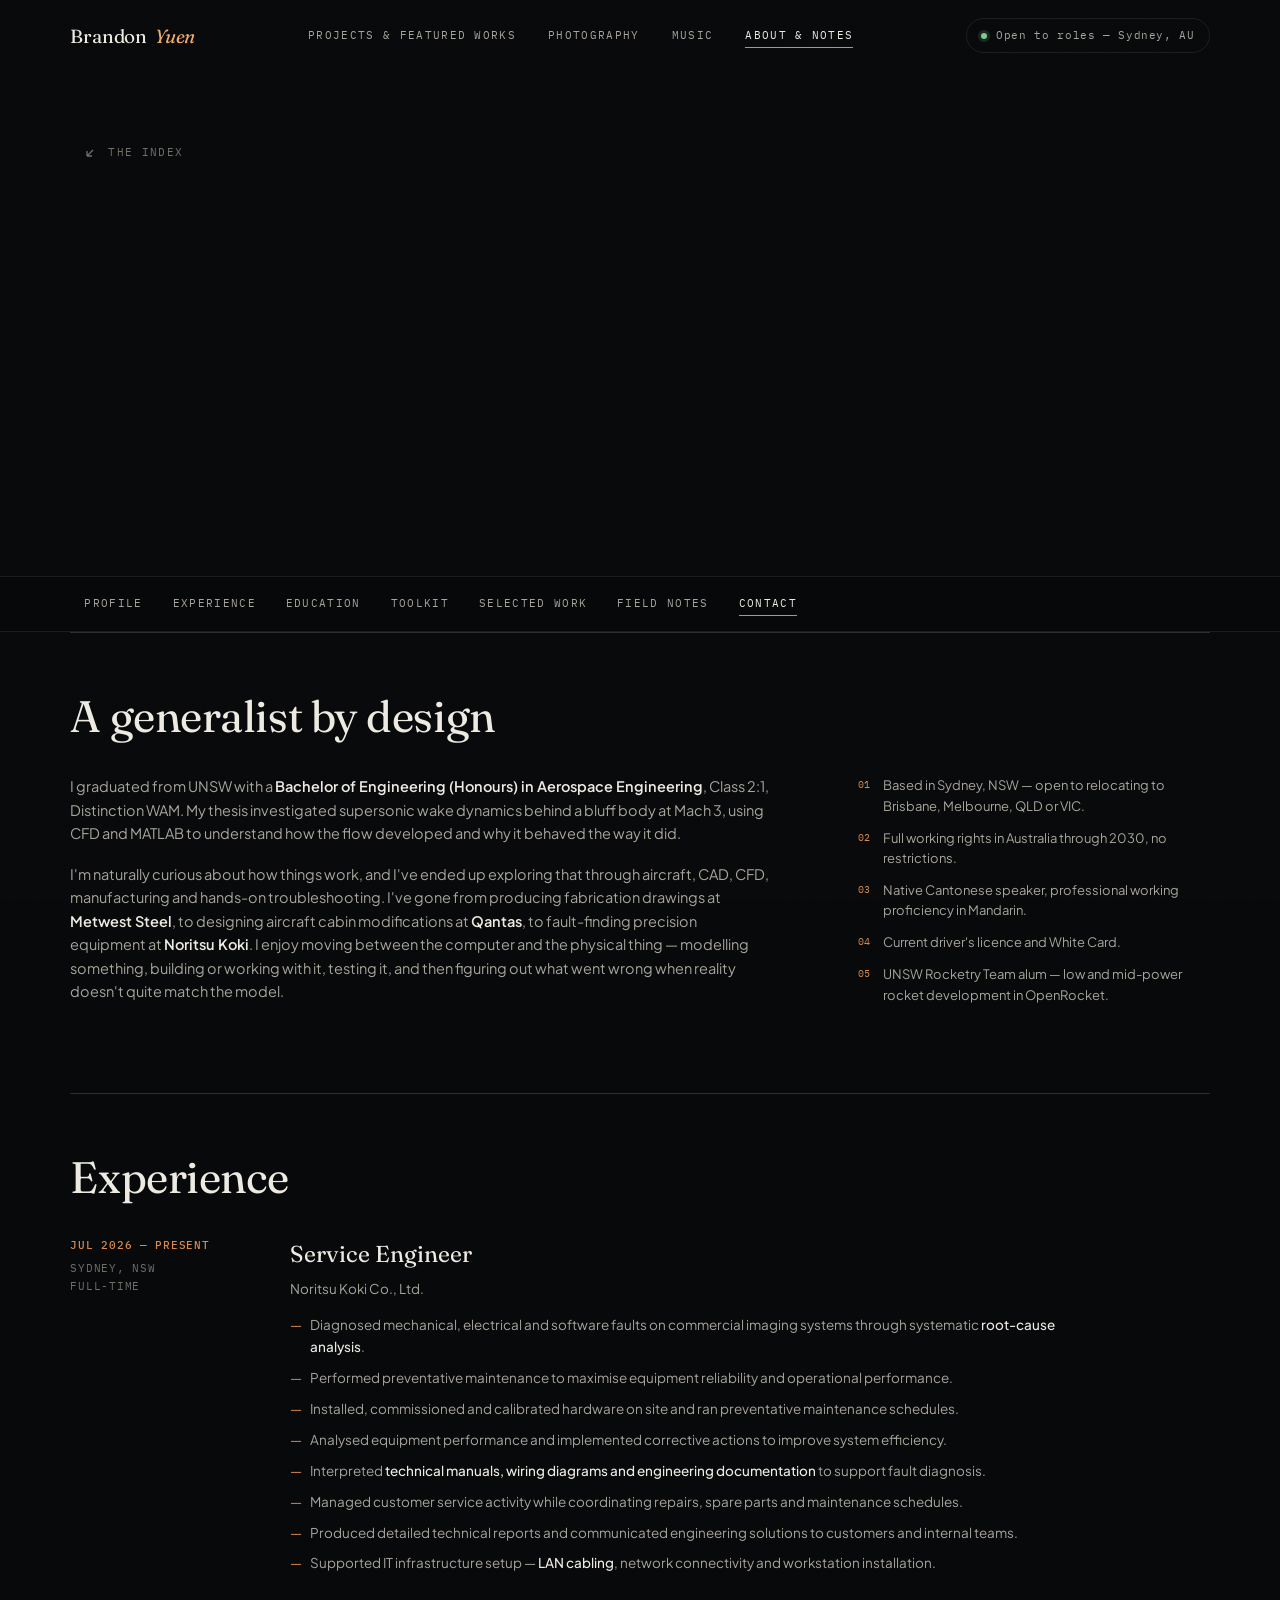
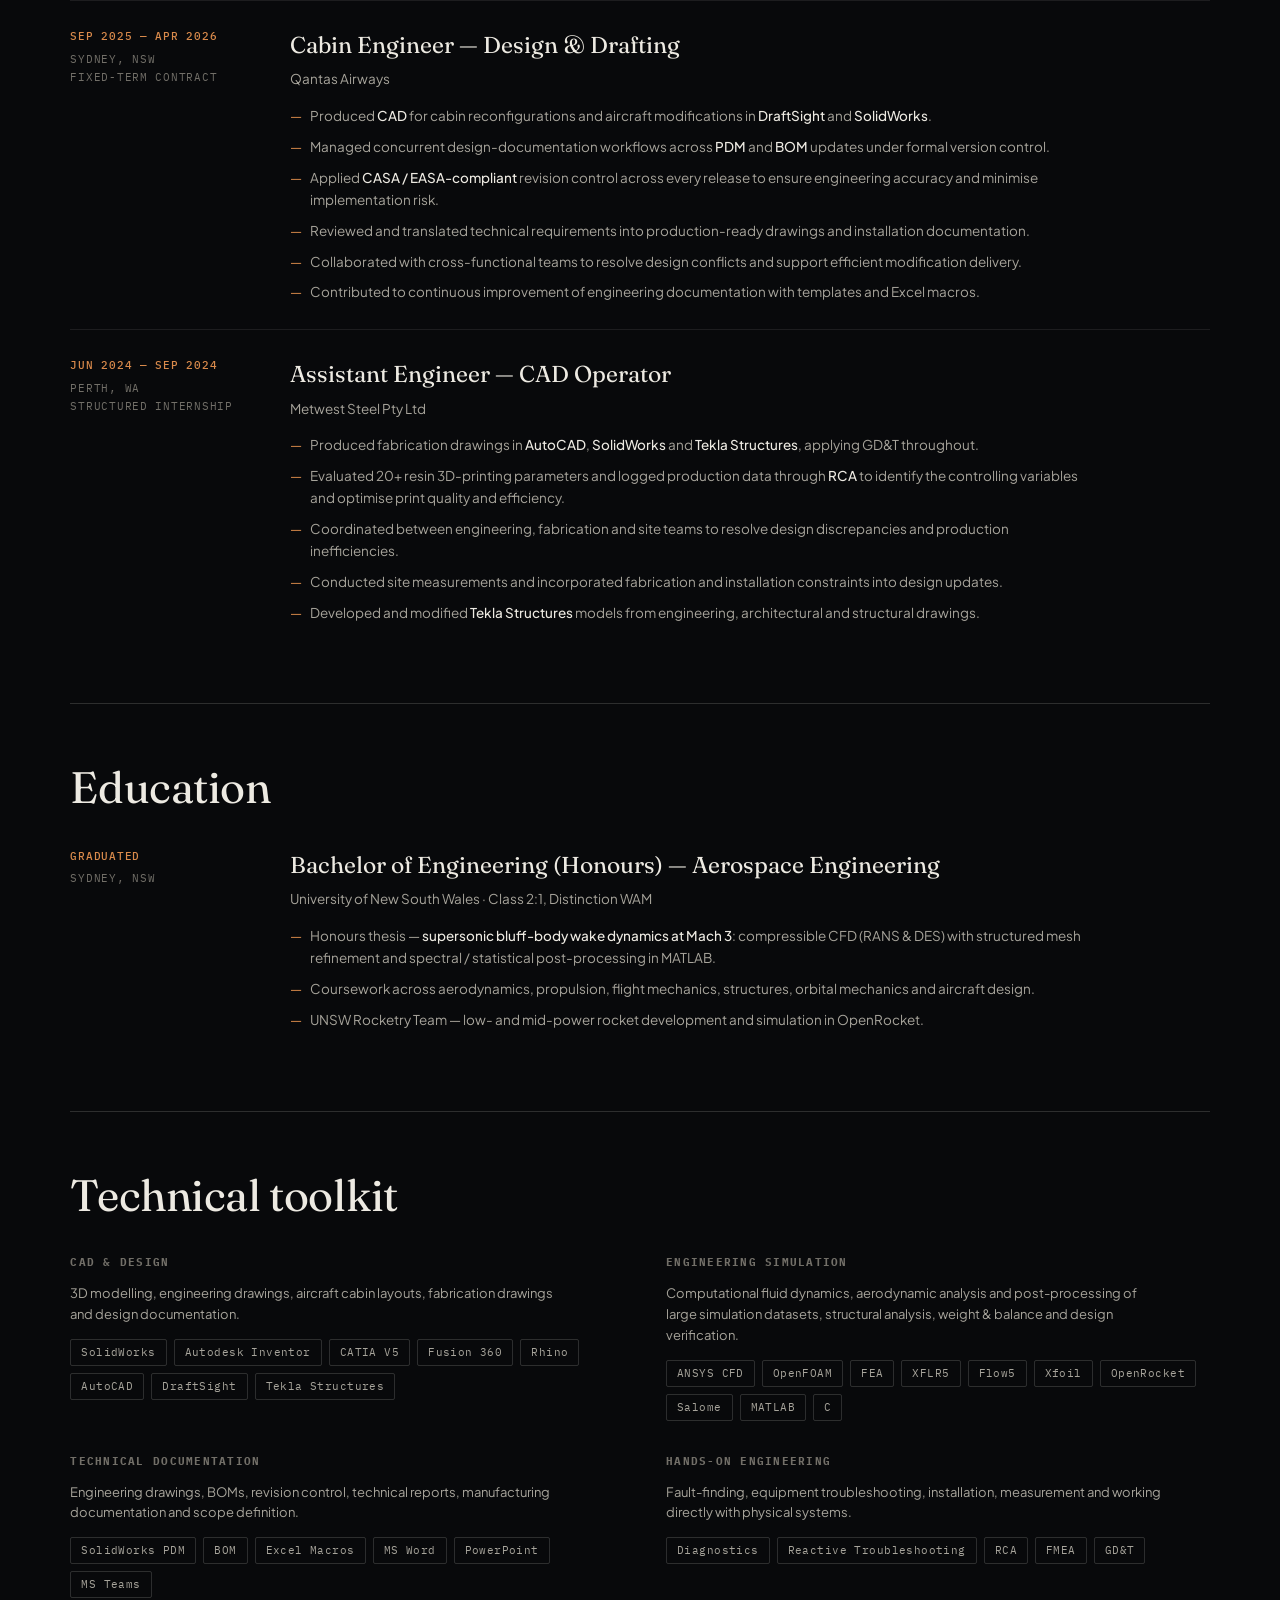
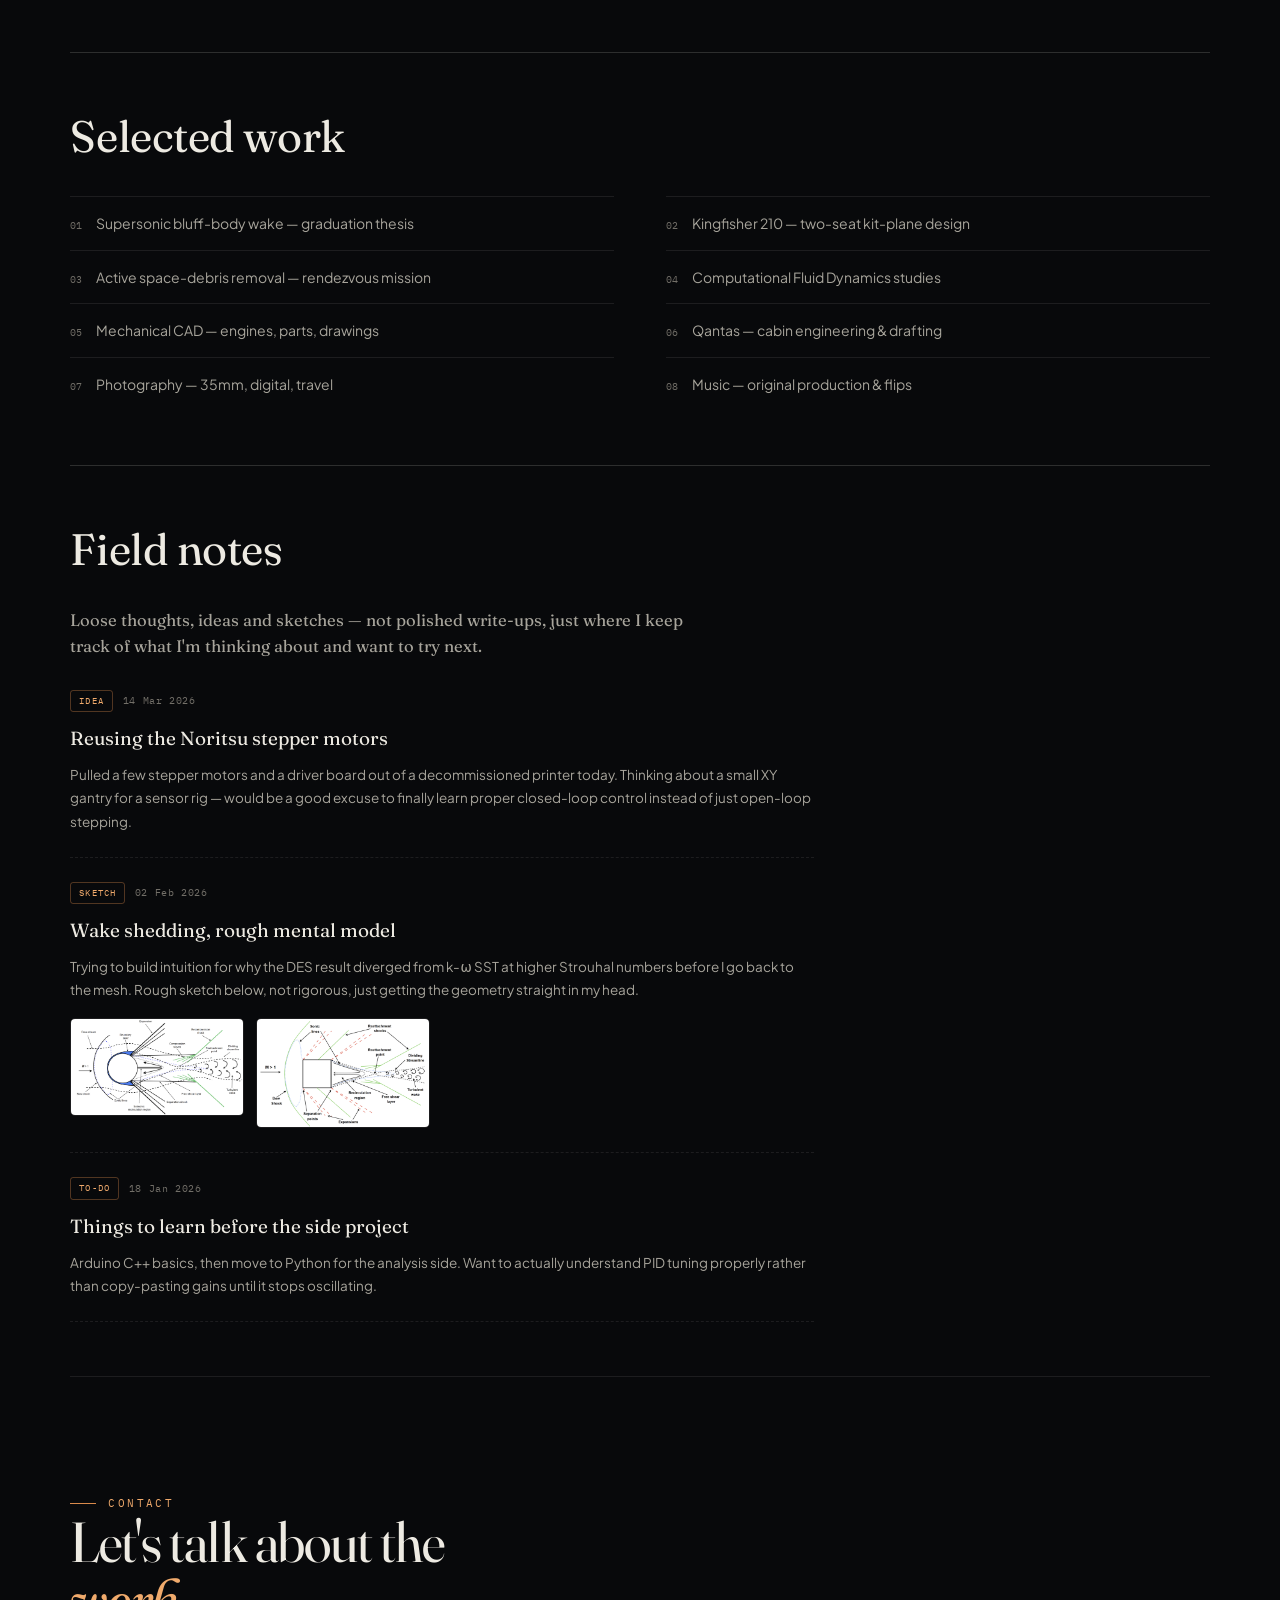
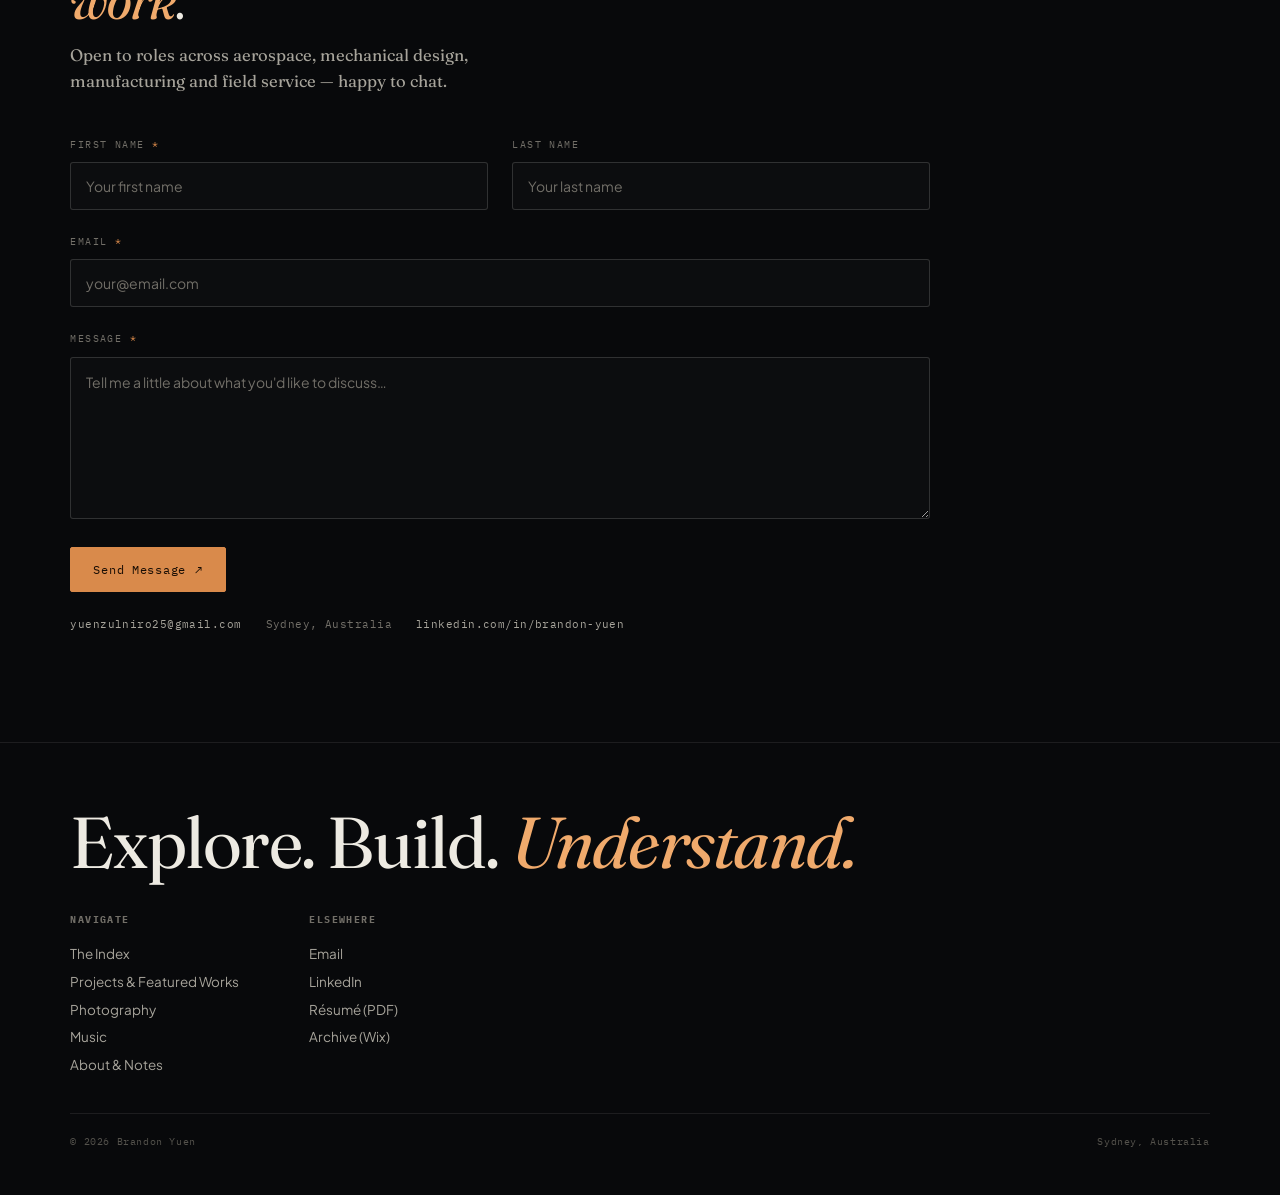
==== about.html @ ba44544e "Update portfolio and reorganise media" ====
<!DOCTYPE html>
<html lang="en">
<head>
<meta charset="UTF-8">
<meta name="viewport" content="width=device-width, initial-scale=1.0">
<link rel="shortcut icon" href="WEBP/Brandon.jpg" type="image/x-icon">
<title>About &amp; Notes — Brandon Yuen</title>
<meta name="description" content="Brandon Yuen — Aerospace &amp; Mechanical Engineer. Background, professional experience, education, technical toolkit, selected work, field notes and contact.">

<script>document.documentElement.classList.add('js');</script>
<noscript><style>#loader{display:none!important}.stage,.reveal{opacity:1!important;transform:none!important}</style></noscript>

<link rel="preconnect" href="https://fonts.googleapis.com">
<link rel="preconnect" href="https://fonts.gstatic.com" crossorigin>
<link href="https://fonts.googleapis.com/css2?family=Fraunces:ital,opsz,wght@0,9..144,400;0,9..144,500;1,9..144,400&family=IBM+Plex+Mono:wght@400;500&family=Plus+Jakarta+Sans:wght@400;500;600&display=swap" rel="stylesheet">
<link rel="stylesheet" href="redesign-assets/css/core.css">
</head>
<body data-page="about.redesign.html">

<div class="loader" id="loader" role="status" aria-live="polite" aria-label="Loading">
  <div class="loader__top">
    <span class="loader__label">Brandon Yuen — About</span>
    <span class="loader__label">Sydney, AU</span>
  </div>
  <div class="loader__mid">
    <span class="loader__word"><span>Archive</span></span>
  </div>
  <div class="loader__bottom">
    <span class="loader__count"><b>000</b><sup>%</sup></span>
    <span class="loader__status">Initialising</span>
  </div>
  <span class="loader__bar"></span>
</div>

<div class="grain" aria-hidden="true"></div>
<div class="railtrack" aria-hidden="true"><i></i></div>

<header class="site-header">
  <a class="brandmark" href="index.redesign.html"><b>Brandon</b><i>Yuen</i></a>
  <nav class="hnav" aria-label="Primary">
    <a href="work.redesign.html">Projects &amp; Featured Works</a>
    <a href="photography.redesign.html">Photography</a>
    <a href="music.redesign.html">Music</a>
    <a href="about.redesign.html">About &amp; Notes</a>
  </nav>
  <span class="avail"><i aria-hidden="true"></i><span>Open to roles — Sydney, AU</span></span>
  <button class="hmenu" aria-expanded="false" aria-label="Open menu">
    <span class="hmenu__label hmenu__label--open">Menu</span>
    <span class="hmenu__label hmenu__label--close">Close</span>
  </button>
</header>

<nav class="mnav" aria-label="Mobile">
  <a href="work.redesign.html">Projects &amp; Featured Works</a>
  <a href="photography.redesign.html">Photography</a>
  <a href="music.redesign.html">Music</a>
  <a href="about.redesign.html">About &amp; Notes</a>
</nav>

<main class="shell">

  <!-- ===== masthead ===== -->
  <section class="page-top" id="top">
    <a class="back-link" href="index.redesign.html"><svg viewBox="0 0 12 12" fill="none"><path d="M9 3 3 9M3 9h5M3 9V4" stroke="currentColor" stroke-width="1.3"/></svg> The Index</a>
    <span class="kicker stage">Profile — Technical Archive</span>
    <h1 class="display d-1 stage">About &amp; Notes</h1>
    <p class="standfirst stage">Aerospace Engineering (Honours) graduate from UNSW. I work between the model and the physical thing — CFD, CAD, aircraft modification and hands-on fault-finding — and I'm most interested in the moment reality and the model disagree.</p>
    <div class="btn-row about-actions stage">
      <a class="btn primary" href="resume.pdf" target="_blank" rel="noopener">Download résumé <span aria-hidden="true">↗</span></a>
      <a class="btn" href="https://www.linkedin.com/in/tsan-hoi-zulniro-brandon-yuen-83b472233" target="_blank" rel="noopener">LinkedIn</a>
      <a class="btn" href="#contact">Contact</a>
    </div>
  </section>

  <nav class="hnav chapter-nav" aria-label="On this page">
    <a href="#profile" data-spy-target="profile">Profile</a>
    <a href="#experience" data-spy-target="experience">Experience</a>
    <a href="#education" data-spy-target="education">Education</a>
    <a href="#toolkit" data-spy-target="toolkit">Toolkit</a>
    <a href="#selected-work" data-spy-target="selected-work">Selected work</a>
    <a href="#notes" data-spy-target="notes">Field notes</a>
    <a href="#contact" data-spy-target="contact">Contact</a>
  </nav>

  <!-- ========================================================
       PROFILE
       ======================================================== -->
  <article class="article article--cv" id="profile" data-spy>
    <h2 class="reveal">A generalist by design</h2>
    <div class="article__lede reveal">
      <div class="prose">
        <p>I graduated from UNSW with a <strong>Bachelor of Engineering (Honours) in Aerospace Engineering</strong>, Class 2:1, Distinction WAM. My thesis investigated supersonic wake dynamics behind a bluff body at Mach 3, using CFD and MATLAB to understand how the flow developed and why it behaved the way it did.</p>
        <p>I'm naturally curious about how things work, and I've ended up exploring that through aircraft, CAD, CFD, manufacturing and hands-on troubleshooting. I've gone from producing fabrication drawings at <strong>Metwest Steel</strong>, to designing aircraft cabin modifications at <strong>Qantas</strong>, to fault-finding precision equipment at <strong>Noritsu Koki</strong>. I enjoy moving between the computer and the physical thing — modelling something, building or working with it, testing it, and then figuring out what went wrong when reality doesn't quite match the model.</p>
      </div>
      <div>
        <ul class="cv-facts">
          <li><i>01</i>Based in Sydney, NSW — open to relocating to Brisbane, Melbourne, QLD or VIC.</li>
          <li><i>02</i>Full working rights in Australia through 2030, no restrictions.</li>
          <li><i>03</i>Native Cantonese speaker, professional working proficiency in Mandarin.</li>
          <li><i>04</i>Current driver's licence and White Card.</li>
          <li><i>05</i>UNSW Rocketry Team alum — low and mid-power rocket development in OpenRocket.</li>
        </ul>
      </div>
    </div>
  </article>

  <!-- ========================================================
       EXPERIENCE
       ======================================================== -->
  <article class="article article--cv" id="experience" data-spy>
    <h2 class="reveal">Experience</h2>

    <div class="cv-row reveal">
      <div class="cv-row__rail"><b>Jul 2026 — Present</b>Sydney, NSW<br>Full-time</div>
      <div>
        <div class="cv-row__role">Service Engineer</div>
        <div class="cv-row__org">Noritsu Koki Co., Ltd.</div>
        <ul class="cv-list">
          <li>Diagnosed mechanical, electrical and software faults on commercial imaging systems through systematic <b>root-cause analysis</b>.</li>
          <li>Performed preventative maintenance to maximise equipment reliability and operational performance.</li>
          <li>Installed, commissioned and calibrated hardware on site and ran preventative maintenance schedules.</li>
          <li>Analysed equipment performance and implemented corrective actions to improve system efficiency.</li>
          <li>Interpreted <b>technical manuals, wiring diagrams and engineering documentation</b> to support fault diagnosis.</li>
          <li>Managed customer service activity while coordinating repairs, spare parts and maintenance schedules.</li>
          <li>Produced detailed technical reports and communicated engineering solutions to customers and internal teams.</li>
          <li>Supported IT infrastructure setup — <b>LAN cabling</b>, network connectivity and workstation installation.</li>
        </ul>
      </div>
    </div>

    <div class="cv-row reveal">
      <div class="cv-row__rail"><b>Sep 2025 — Apr 2026</b>Sydney, NSW<br>Fixed-term contract</div>
      <div>
        <div class="cv-row__role">Cabin Engineer — Design &amp; Drafting</div>
        <div class="cv-row__org">Qantas Airways</div>
        <ul class="cv-list">
          <li>Produced <b>CAD</b> for cabin reconfigurations and aircraft modifications in <b>DraftSight</b> and <b>SolidWorks</b>.</li>
          <li>Managed concurrent design-documentation workflows across <b>PDM</b> and <b>BOM</b> updates under formal version control.</li>
          <li>Applied <b>CASA / EASA-compliant</b> revision control across every release to ensure engineering accuracy and minimise implementation risk.</li>
          <li>Reviewed and translated technical requirements into production-ready drawings and installation documentation.</li>
          <li>Collaborated with cross-functional teams to resolve design conflicts and support efficient modification delivery.</li>
          <li>Contributed to continuous improvement of engineering documentation with templates and Excel macros.</li>
        </ul>
      </div>
    </div>

    <div class="cv-row reveal">
      <div class="cv-row__rail"><b>Jun 2024 — Sep 2024</b>Perth, WA<br>Structured internship</div>
      <div>
        <div class="cv-row__role">Assistant Engineer — CAD Operator</div>
        <div class="cv-row__org">Metwest Steel Pty Ltd</div>
        <ul class="cv-list">
          <li>Produced fabrication drawings in <b>AutoCAD</b>, <b>SolidWorks</b> and <b>Tekla Structures</b>, applying GD&amp;T throughout.</li>
          <li>Evaluated 20+ resin 3D-printing parameters and logged production data through <b>RCA</b> to identify the controlling variables and optimise print quality and efficiency.</li>
          <li>Coordinated between engineering, fabrication and site teams to resolve design discrepancies and production inefficiencies.</li>
          <li>Conducted site measurements and incorporated fabrication and installation constraints into design updates.</li>
          <li>Developed and modified <b>Tekla Structures</b> models from engineering, architectural and structural drawings.</li>
        </ul>
      </div>
    </div>
  </article>

  <!-- ========================================================
       EDUCATION
       ======================================================== -->
  <article class="article article--cv" id="education" data-spy>
    <h2 class="reveal">Education</h2>
    <div class="cv-row reveal">
      <div class="cv-row__rail"><b>Graduated</b>Sydney, NSW</div>
      <div>
        <div class="cv-row__role">Bachelor of Engineering (Honours) — Aerospace Engineering</div>
        <div class="cv-row__org">University of New South Wales · Class 2:1, Distinction WAM</div>
        <ul class="cv-list">
          <li>Honours thesis — <b>supersonic bluff-body wake dynamics at Mach 3</b>: compressible CFD (RANS &amp; DES) with structured mesh refinement and spectral / statistical post-processing in MATLAB.</li>
          <li>Coursework across aerodynamics, propulsion, flight mechanics, structures, orbital mechanics and aircraft design.</li>
          <li>UNSW Rocketry Team — low- and mid-power rocket development and simulation in OpenRocket.</li>
        </ul>
      </div>
    </div>
  </article>

  <!-- ========================================================
       TOOLKIT
       ======================================================== -->
  <article class="article article--cv" id="toolkit" data-spy>
    <h2 class="reveal">Technical toolkit</h2>
    <div class="toolkit reveal">
      <div class="toolkit__group">
        <h3>CAD &amp; Design</h3>
        <p>3D modelling, engineering drawings, aircraft cabin layouts, fabrication drawings and design documentation.</p>
        <div class="tags">
          <span class="tag">SolidWorks</span><span class="tag">Autodesk Inventor</span><span class="tag">CATIA V5</span><span class="tag">Fusion 360</span><span class="tag">Rhino</span><span class="tag">AutoCAD</span><span class="tag">DraftSight</span><span class="tag">Tekla Structures</span>
        </div>
      </div>
      <div class="toolkit__group">
        <h3>Engineering Simulation</h3>
        <p>Computational fluid dynamics, aerodynamic analysis and post-processing of large simulation datasets, structural analysis, weight &amp; balance and design verification.</p>
        <div class="tags">
          <span class="tag">ANSYS CFD</span><span class="tag">OpenFOAM</span><span class="tag">FEA</span><span class="tag">XFLR5</span><span class="tag">Flow5</span><span class="tag">Xfoil</span><span class="tag">OpenRocket</span><span class="tag">Salome</span><span class="tag">MATLAB</span><span class="tag">C</span>
        </div>
      </div>
      <div class="toolkit__group">
        <h3>Technical Documentation</h3>
        <p>Engineering drawings, BOMs, revision control, technical reports, manufacturing documentation and scope definition.</p>
        <div class="tags">
          <span class="tag">SolidWorks PDM</span><span class="tag">BOM</span><span class="tag">Excel Macros</span><span class="tag">MS Word</span><span class="tag">PowerPoint</span><span class="tag">MS Teams</span>
        </div>
      </div>
      <div class="toolkit__group">
        <h3>Hands-on Engineering</h3>
        <p>Fault-finding, equipment troubleshooting, installation, measurement and working directly with physical systems.</p>
        <div class="tags">
          <span class="tag">Diagnostics</span><span class="tag">Reactive Troubleshooting</span><span class="tag">RCA</span><span class="tag">FMEA</span><span class="tag">GD&amp;T</span>
        </div>
      </div>
    </div>
  </article>

  <!-- ========================================================
       SELECTED WORK
       ======================================================== -->
  <article class="article article--cv" id="selected-work" data-spy>
    <h2 class="reveal">Selected work</h2>
    <ul class="cv-index reveal">
      <li><a href="work.redesign.html#research-thesis"><span class="n">01</span> Supersonic bluff-body wake — graduation thesis</a></li>
      <li><a href="work.redesign.html#aero4110"><span class="n">02</span> Kingfisher 210 — two-seat kit-plane design</a></li>
      <li><a href="work.redesign.html#space-debris"><span class="n">03</span> Active space-debris removal — rendezvous mission</a></li>
      <li><a href="work.redesign.html#cfd"><span class="n">04</span> Computational Fluid Dynamics studies</a></li>
      <li><a href="work.redesign.html#cad"><span class="n">05</span> Mechanical CAD — engines, parts, drawings</a></li>
      <li><a href="work.redesign.html#qantas"><span class="n">06</span> Qantas — cabin engineering &amp; drafting</a></li>
      <li><a href="photography.redesign.html"><span class="n">07</span> Photography — 35mm, digital, travel</a></li>
      <li><a href="music.redesign.html"><span class="n">08</span> Music — original production &amp; flips</a></li>
    </ul>
  </article>

  <!-- ========================================================
       FIELD NOTES
       ======================================================== -->
  <article class="article article--cv" id="notes" data-spy>
    <h2 class="reveal">Field notes</h2>
    <p class="standfirst reveal" style="max-width:56ch;margin-bottom:30px">Loose thoughts, ideas and sketches — not polished write-ups, just where I keep track of what I'm thinking about and want to try next.</p>
    <div class="note-log reveal">
      <article class="note-log__entry">
        <div class="note-log__meta"><span class="note-log__tag">Idea</span><span class="note-log__date">14 Mar 2026</span></div>
        <h3>Reusing the Noritsu stepper motors</h3>
        <p>Pulled a few stepper motors and a driver board out of a decommissioned printer today. Thinking about a small XY gantry for a sensor rig — would be a good excuse to finally learn proper closed-loop control instead of just open-loop stepping.</p>
      </article>
      <article class="note-log__entry">
        <div class="note-log__meta"><span class="note-log__tag">Sketch</span><span class="note-log__date">02 Feb 2026</span></div>
        <h3>Wake shedding, rough mental model</h3>
        <p>Trying to build intuition for why the DES result diverged from k-ω SST at higher Strouhal numbers before I go back to the mesh. Rough sketch below, not rigorous, just getting the geometry straight in my head.</p>
        <div class="note-log__sketch">
          <img src="WEBP/thesis/Pic14.webp" alt="Hand sketch — wake geometry" loading="lazy" decoding="async">
          <img src="WEBP/thesis/Pic15.webp" alt="Hand sketch — shedding model" loading="lazy" decoding="async">
        </div>
      </article>
      <article class="note-log__entry">
        <div class="note-log__meta"><span class="note-log__tag">To-do</span><span class="note-log__date">18 Jan 2026</span></div>
        <h3>Things to learn before the side project</h3>
        <p>Arduino C++ basics, then move to Python for the analysis side. Want to actually understand PID tuning properly rather than copy-pasting gains until it stops oscillating.</p>
      </article>
    </div>
  </article>

  <!-- ========================================================
       CONTACT  (form moved here from the landing)
       ======================================================== -->
  <section class="contact-sec" id="contact" data-spy>
    <div class="contact-head reveal">
      <span class="kicker">Contact</span>
      <h2 class="display d-2">Let's talk about the <em>work</em>.</h2>
      <p class="standfirst">Open to roles across aerospace, mechanical design, manufacturing and field service — happy to chat.</p>
    </div>

    <form class="contact-form reveal d1" action="https://formsubmit.co/yuenzulniro25@gmail.com" method="POST">
      <input type="hidden" name="_subject" value="New portfolio contact">
      <input type="hidden" name="_captcha" value="true">
      <input type="hidden" name="_template" value="table">
      <input type="hidden" name="_next" value="https://formsubmit.co/thanks">
      <div class="form-row">
        <label class="form-field">
          <span>First name <b>*</b></span>
          <input type="text" name="First Name" placeholder="Your first name" required>
        </label>
        <label class="form-field">
          <span>Last name</span>
          <input type="text" name="Last Name" placeholder="Your last name">
        </label>
      </div>
      <label class="form-field">
        <span>Email <b>*</b></span>
        <input type="email" name="Email" placeholder="your@email.com" required>
      </label>
      <label class="form-field">
        <span>Message <b>*</b></span>
        <textarea name="Message" rows="6" placeholder="Tell me a little about what you'd like to discuss…" required></textarea>
      </label>
      <button type="submit" class="btn primary form-submit">Send Message <span aria-hidden="true">↗</span></button>
    </form>

    <div class="contact-direct reveal">
      <a href="mailto:yuenzulniro25@gmail.com">yuenzulniro25@gmail.com</a>
      <span>Sydney, Australia</span>
      <a href="https://www.linkedin.com/in/tsan-hoi-zulniro-brandon-yuen-83b472233" target="_blank" rel="noopener">linkedin.com/in/brandon-yuen</a>
    </div>
  </section>

</main>

<footer class="site-footer">
  <p class="foot-big reveal">Explore. Build. <em>Understand.</em></p>
  <div class="foot-cols">
    <div class="foot-col">
      <h4>Navigate</h4>
      <a href="index.redesign.html">The Index</a>
      <a href="work.redesign.html">Projects &amp; Featured Works</a>
      <a href="photography.redesign.html">Photography</a>
      <a href="music.redesign.html">Music</a>
      <a href="about.redesign.html">About &amp; Notes</a>
    </div>
    <div class="foot-col">
      <h4>Elsewhere</h4>
      <a href="mailto:yuenzulniro25@gmail.com">Email</a>
      <a href="https://www.linkedin.com/in/tsan-hoi-zulniro-brandon-yuen-83b472233" target="_blank" rel="noopener">LinkedIn</a>
      <a href="resume.pdf" target="_blank" rel="noopener">Résumé (PDF)</a>
      <a href="https://brand0nyuen.wixsite.com/portfolio" target="_blank" rel="noopener">Archive (Wix)</a>
    </div>
  </div>
  <div class="foot-fine"><span>© 2026 Brandon Yuen</span><span>Sydney, Australia</span></div>
</footer>

<script src="redesign-assets/vendor/gsap.min.js"></script>
<script src="redesign-assets/vendor/ScrollTrigger.min.js"></script>
<script src="redesign-assets/js/app.js"></script>
</body>
</html>
---- redesign-assets/css/core.css ----
/* ============================================================
   BRANDON YUEN — REDESIGN  ·  "dark editorial fusion"
   Shared design system for index.redesign.html + section pages
   No media paths are referenced here. Fonts load from Google.
   ============================================================ */

:root{
  /* ---- surface ---- */
  --bg-0:#08090B;
  --bg-1:#0E0F12;
  --bg-2:#16171B;
  --bg-2-hover:#1D1F24;
  --paper:#F2EFE7;              /* editorial "page" tone for light insets */

  /* ---- ink ---- */
  --text-primary:#EDEAE2;
  --text-secondary:#A7A49B;
  --text-tertiary:#726F68;
  --text-quiet:#54524C;

  /* ---- accent ---- */
  --amber:#D98A4B;
  --amber-bright:#F0AA6C;
  --amber-deep:#8A5222;
  --ice:#6FA3C7;

  /* ---- lines ---- */
  --hairline:rgba(237,234,226,0.09);
  --hairline-strong:rgba(237,234,226,0.16);
  --hairline-amber:rgba(217,138,75,0.35);

  /* ---- type ---- */
  --font-display:'Fraunces', 'Times New Roman', serif;
  --font-body:'Plus Jakarta Sans', system-ui, -apple-system, sans-serif;
  --font-mono:'IBM Plex Mono', ui-monospace, monospace;

  /* ---- metrics ---- */
  --edge: clamp(20px, 5.5vw, 96px);
  --maxw: 1440px;
  --col-gap: clamp(20px, 3vw, 46px);
  --ease-out: cubic-bezier(.16,.84,.44,1);
  --ease-io: cubic-bezier(.65,.05,.36,1);
}

*{ box-sizing:border-box; margin:0; padding:0; }
[hidden]{ display:none !important; }
html{ background:var(--bg-0); -webkit-text-size-adjust:100%; scroll-behavior:smooth; }
html.lenis, html.lenis body{ height:auto; }
body{
  background:var(--bg-0);
  color:var(--text-primary);
  font-family:var(--font-body);
  font-size:16px;
  line-height:1.62;
  -webkit-font-smoothing:antialiased;
  text-rendering:optimizeLegibility;
  overflow-x:hidden;
}
a{ color:inherit; text-decoration:none; }
img,video{ max-width:100%; display:block; }
::selection{ background:var(--amber); color:#180D04; }

/* keyboard focus — consistent across the whole site */
:where(a,button,input,textarea,summary,[tabindex]):focus-visible{
  outline:2px solid var(--amber-bright);
  outline-offset:3px;
  border-radius:2px;
}

.sr-only{
  position:absolute; width:1px; height:1px; padding:0; margin:-1px;
  overflow:hidden; clip:rect(0,0,0,0); white-space:nowrap; border:0;
}

/* ---------- layout primitives ---------- */

.shell{ max-width:var(--maxw); margin:0 auto; padding-inline:var(--edge); }
.rule{ height:1px; background:var(--hairline); border:0; }
.rule-strong{ height:1px; background:var(--hairline-strong); border:0; }

/* film grain, extremely subtle, sitewide */
.grain{
  position:fixed; inset:0; z-index:3; pointer-events:none;
  opacity:.035; mix-blend-mode:overlay;
  background-image:url("data:image/svg+xml,%3Csvg xmlns='http://www.w3.org/2000/svg' width='140' height='140'%3E%3Cfilter id='n'%3E%3CfeTurbulence type='fractalNoise' baseFrequency='0.9' numOctaves='2' stitchTiles='stitch'/%3E%3C/filter%3E%3Crect width='100%25' height='100%25' filter='url(%23n)'/%3E%3C/svg%3E");
}

/* ---------- eyebrow / kicker / figure numerals ---------- */

.kicker{
  font-family:var(--font-mono);
  font-size:11px; letter-spacing:.22em; text-transform:uppercase;
  color:var(--amber-bright);
  display:inline-flex; align-items:center; gap:12px;
}
.kicker::before{ content:""; width:26px; height:1px; background:var(--amber); }
.kicker.plain::before{ display:none; }

.fig-no{
  font-family:var(--font-mono); font-size:11px; letter-spacing:.14em;
  color:var(--text-tertiary);
}

/* ---------- display type ---------- */

.display{
  font-family:var(--font-display);
  font-weight:400;
  font-optical-sizing:auto;
  font-variation-settings:"opsz" 144, "SOFT" 0, "WONK" 1;
  line-height:1.02;
  letter-spacing:-0.018em;
  color:var(--text-primary);
}
.display em{ font-style:italic; color:var(--amber-bright); font-variation-settings:"opsz" 144, "SOFT" 40, "WONK" 1; }

.d-hero{ font-size:clamp(52px, 10.5vw, 168px); }
.d-1{ font-size:clamp(32px, 5vw, 76px); }
.d-2{ font-size:clamp(30px, 4.4vw, 60px); }
.d-3{ font-size:clamp(23px, 2.6vw, 34px); line-height:1.12; }

.standfirst{
  font-family:var(--font-display);
  font-weight:400; font-size:clamp(15px, 1.3vw, 19px);
  line-height:1.55; color:var(--text-secondary);
  max-width:46ch;
}

.prose p{ font-size:clamp(14.5px, 1vw, 16.5px); color:var(--text-secondary); margin-bottom:1.15em; max-width:64ch; }
.prose p strong, .prose p b{ color:var(--text-primary); font-weight:600; }
.prose p:last-child{ margin-bottom:0; }
.prose .lead::first-letter{
  font-family:var(--font-display); float:left;
  font-size:3.4em; line-height:.82; padding:.06em .12em .02em 0;
  color:var(--amber-bright); font-weight:400;
}

.pull{
  font-family:var(--font-display); font-style:italic;
  font-size:clamp(19px, 2.2vw, 30px); line-height:1.34;
  color:var(--text-primary); letter-spacing:-.01em;
  max-width:42ch;
  border-top:1px solid var(--hairline-amber);
  border-bottom:1px solid var(--hairline-amber);
  padding:1em 0; margin-block:26px;
}

/* ---------- link underline wipe (words that "hover") ---------- */

.link{
  position:relative; display:inline;
  background-image:linear-gradient(currentColor,currentColor);
  background-size:0% 1px; background-repeat:no-repeat;
  background-position:0 100%;
  transition:background-size .45s var(--ease-out), color .3s ease;
}
.link:hover, .link:focus-visible{ background-size:100% 1px; }

.arrow-link{
  font-family:var(--font-mono); font-size:12px; letter-spacing:.08em;
  color:var(--amber-bright);
  display:inline-flex; align-items:center; gap:9px;
}
.arrow-link svg{ width:12px; height:12px; transition:transform .3s var(--ease-out); }
.arrow-link:hover svg{ transform:translate(3px,-3px); }

/* ---------- buttons ---------- */

.btn{
  --bg:rgba(255,255,255,0.02);
  position:relative; overflow:hidden;
  font-family:var(--font-mono); font-size:12px; letter-spacing:.06em;
  padding:14px 22px; border:1px solid var(--hairline-strong);
  color:var(--text-primary); background:var(--bg);
  display:inline-flex; align-items:center; gap:9px; border-radius:2px;
  transition:border-color .3s ease, background .3s ease, transform .3s var(--ease-out), color .3s ease;
}
.btn:hover{ border-color:var(--hairline-amber); background:rgba(255,255,255,0.05); transform:translateY(-2px); }
.btn.primary{ background:var(--amber); border-color:var(--amber); color:#180D04; }
.btn.primary:hover{ background:var(--amber-bright); border-color:var(--amber-bright); }
.btn-row{ display:flex; flex-wrap:wrap; gap:12px; }

/* reflection sweep on hover — a light catches the surface and slides across */
.btn::before{
  content:""; position:absolute; top:0; left:0;
  width:36%; height:100%;
  background:linear-gradient(115deg, transparent, rgba(255,255,255,.45), transparent);
  transform:translateX(-260%) skewX(-18deg);
  pointer-events:none;
}
.btn.primary::before{ background:linear-gradient(115deg, transparent, rgba(255,255,255,.65), transparent); }
@media (hover:hover) and (pointer:fine){
  .btn::before{ transition:transform .7s var(--ease-out); }
  .btn:hover::before{ transform:translateX(360%) skewX(-18deg); }
}

/* ---------- tags ---------- */

.tags{ display:flex; flex-wrap:wrap; gap:7px; }
.tag{
  font-family:var(--font-mono); font-size:10.5px; letter-spacing:.04em;
  color:var(--text-secondary); border:1px solid var(--hairline-strong);
  padding:4px 10px; border-radius:2px;
}

/* ============================================================
   LOADING SCREEN  (cipher.tv-style first-load curtain)
   ============================================================ */

.loader{
  position:fixed; inset:0; z-index:9999;
  background:var(--bg-0);
  display:flex; flex-direction:column; justify-content:space-between;
  padding:clamp(24px,5vw,64px);
  overflow:hidden;
  /* CSS-driven safety: the curtain always lifts even if JS stalls */
  animation:curtain-up .9s cubic-bezier(.85,0,.15,1) 3.1s forwards;
}
@keyframes curtain-up{ to{ transform:translateY(-100%); pointer-events:none; visibility:hidden; } }
.loader__top{ display:flex; justify-content:space-between; align-items:flex-start; }
.loader__label{ font-family:var(--font-mono); font-size:11px; letter-spacing:.2em; color:var(--text-tertiary); text-transform:uppercase; }
.loader__mid{ display:flex; flex-direction:column; align-items:flex-start; gap:min(3vw,30px); }
.loader__word{ overflow:hidden; padding:0 .04em; }
.loader__word span{
  display:block;
  font-family:var(--font-display); font-weight:400;
  font-size:clamp(46px,11vw,150px); line-height:1.06; letter-spacing:-.02em;
  color:var(--text-primary);
  transform:translateY(110%);
  animation:word-up .9s cubic-bezier(.16,.84,.44,1) forwards;
}
.loader__word:nth-child(1) span{ animation-delay:.15s; }
.loader__word:nth-child(2) span{ animation-delay:.26s; }
.loader__word:nth-child(3) span{ animation-delay:.37s; }
@keyframes word-up{ to{ transform:translateY(0); } }
.loader__word span em{ font-style:italic; color:var(--amber-bright); }
.loader__bottom{ display:flex; justify-content:space-between; align-items:flex-end; gap:20px; }
.loader__count{
  font-family:var(--font-mono); font-size:clamp(48px,9vw,120px);
  line-height:1; color:var(--text-primary); font-weight:400;
  font-variant-numeric:tabular-nums;
}
.loader__count sup{ font-size:.28em; color:var(--text-tertiary); vertical-align:super; margin-left:.4em; letter-spacing:.1em; }
.loader__bar{
  position:absolute; left:0; bottom:0; height:2px; width:0%;
  background:linear-gradient(90deg, var(--amber-deep), var(--amber-bright));
  box-shadow:0 0 16px 0 rgba(240,170,108,.5);
}
.loader__status{ font-family:var(--font-mono); font-size:11px; letter-spacing:.14em; color:var(--text-tertiary); text-transform:uppercase; text-align:right; min-width:12ch; }
body.loading{ overflow:hidden; height:100vh; }
.loader.done{ pointer-events:none; }

/* pre-reveal state for staged entrance.
   JS drives this when alive; the CSS animation is a safety net so the
   hero always appears even if the JS entrance never fires. */
.js .stage{ opacity:0; transform:translateY(26px); animation:stage-in 1s cubic-bezier(.2,.7,.2,1) forwards; }
.js .hero__grid .stage:nth-child(1){ animation-delay:3.35s; }
.js .hero__grid .stage:nth-child(2){ animation-delay:3.45s; }
.js .hero__grid .stage:nth-child(3){ animation-delay:3.55s; }
.js .hero__grid .stage:nth-child(4){ animation-delay:3.65s; }
.js .hero .stage:not(.hero__grid *){ animation-delay:3.7s; }
@keyframes stage-in{ to{ opacity:1; transform:none; } }

/* ============================================================
   HEADER
   ============================================================ */

.site-header{
  position:fixed; top:0; left:0; right:0; z-index:120;
  display:flex; align-items:center; justify-content:space-between; gap:24px;
  padding:18px var(--edge);
  background:transparent;
  transition:background .45s ease, backdrop-filter .45s ease, border-color .45s ease, padding .45s ease;
  border-bottom:1px solid transparent;
}
.site-header.scrolled{
  background:rgba(8,9,11,.7);
  backdrop-filter:blur(16px); -webkit-backdrop-filter:blur(16px);
  border-bottom-color:var(--hairline);
  padding-top:13px; padding-bottom:13px;
}
.brandmark{
  font-family:var(--font-display); font-size:19px; letter-spacing:-.01em;
  white-space:nowrap; display:inline-flex; gap:.42em;
  filter:url(#liquid);                       /* liquid-logo displacement */
  transition:letter-spacing .5s cubic-bezier(.32,.72,0,1);
}
.brandmark b{ font-weight:400; }
.brandmark i{ font-style:italic; color:var(--amber-bright); font-weight:400; }
.brandmark:hover{ letter-spacing:.012em; filter:url(#liquidHover); }
@media (prefers-reduced-motion: reduce){ .brandmark, .brandmark:hover{ filter:none; } }

.hnav{ display:flex; align-items:center; gap:4px; }
.hnav a{
  position:relative; white-space:nowrap;
  font-family:var(--font-mono); font-size:11px; letter-spacing:.12em; text-transform:uppercase;
  color:var(--text-secondary);
  padding:9px 14px; border-radius:999px;
  transition:color .3s ease;
}
.hnav a::after{
  content:""; position:absolute; left:14px; right:14px; bottom:6px; height:1px;
  background:var(--amber); transform:scaleX(0); transform-origin:left;
  transition:transform .4s var(--ease-out);
}
.hnav a:hover, .hnav a:focus-visible, .hnav a[aria-current]{ color:var(--text-primary); }
.hnav a:hover::after, .hnav a[aria-current]::after{ transform:scaleX(1); }

.avail{
  display:inline-flex; align-items:center; gap:9px;
  font-family:var(--font-mono); font-size:10.5px; letter-spacing:.06em;
  color:var(--text-secondary);
  border:1px solid var(--hairline); border-radius:999px; padding:8px 14px; white-space:nowrap;
}
.avail i{ width:6px; height:6px; border-radius:50%; background:#7FC98A; box-shadow:0 0 0 3px rgba(127,201,138,.16); animation:pdot 2.6s ease-in-out infinite; }
@keyframes pdot{}
@keyframes dot{ 0%,100%{opacity:1;} 50%{opacity:.4;} }

@media (max-width:1200px){ .avail span{ display:none; } }   /* "Projects & Featured Works" needs the room first */
@media (max-width:1080px){ .hnav a{ padding:9px 9px; font-size:10px; letter-spacing:.09em; } }
@media (max-width:720px){
  .hnav{ display:none; }
  .hnav.mobile-open{ display:flex; }
}

/* mobile menu button — ONE element, its label crossfades Menu ↔ Close
   so it never overlaps a separate close button at a different spot */
.hmenu{
  display:none; position:relative;
  width:78px; height:38px;
  background:none; border:1px solid var(--hairline-strong); border-radius:3px;
  color:var(--text-primary); font-family:var(--font-mono); font-size:11px; letter-spacing:.14em;
  z-index:121;                         /* stays above the full-screen overlay it controls */
}
@media (max-width:720px){ .hmenu{ display:inline-flex; } }
.hmenu__label{
  position:absolute; inset:0; display:flex; align-items:center; justify-content:center;
  transition:opacity .3s var(--ease-out), transform .3s var(--ease-out);
}
.hmenu__label--close{ opacity:0; transform:translateY(6px); }
.hmenu.is-open .hmenu__label--open{ opacity:0; transform:translateY(-6px); }
.hmenu.is-open .hmenu__label--close{ opacity:1; transform:translateY(0); }

/* full-screen mobile nav */
.mnav{
  position:fixed; inset:0; z-index:115; background:rgba(8,9,11,.97);
  backdrop-filter:blur(8px);
  display:flex; flex-direction:column; justify-content:center; gap:8px;
  padding:var(--edge);
  opacity:0; pointer-events:none; transition:opacity .4s ease;
}
.mnav.open{ opacity:1; pointer-events:auto; }
.mnav a{
  font-family:var(--font-display); font-size:clamp(34px,9vw,64px);
  color:var(--text-secondary); line-height:1.1;
  transition:color .3s ease, transform .3s var(--ease-out);
}
.mnav a:hover{ color:var(--amber-bright); transform:translateX(10px); }

/* ============================================================
   RING STAGE — the rotating media carousel IS the index
   (cipher.tv-style: the circle of media is the navigation)
   ============================================================ */

.ringstage{
  position:relative;
  height:100svh; min-height:620px;
  overflow:hidden;
  display:grid; place-items:center;
  touch-action:pan-y;
  --tiltX:-16deg;                /* ring tips forward — JS sets it from CFG.tilt */
  --cardTilt:9deg;              /* how far each card un-tilts (JS: tilt * -cardCounter) */
  perspective:var(--persp,1180px);
  perspective-origin:50% 41%;
}
/* soft top/bottom vignette so the wheel sits in a pool of light */
.ringstage::after{
  content:""; position:absolute; inset:0; z-index:1; pointer-events:none;
  background:radial-gradient(78% 72% at 50% 44%, transparent 58%, rgba(8,9,11,.42) 100%);
}

/* ---- shader-style gradient field (CSS-only, GPU-cheap) ---- */
.ring-shader{
  position:absolute; inset:-25%; z-index:0; pointer-events:none;
  filter:blur(52px) saturate(125%);
  opacity:1;
  overflow:hidden;
}
.ring-shader span{
  position:absolute; display:block; border-radius:50%;
  mix-blend-mode:screen; will-change:transform;
}
.ring-shader span:nth-child(1){
  width:56vw; height:56vw; left:6%; top:0%;
  background:radial-gradient(circle at 50% 50%, rgba(217,138,75,.62), rgba(217,138,75,0) 62%);
  animation:blob-a 26s ease-in-out infinite;
}
.ring-shader span:nth-child(2){
  width:50vw; height:50vw; right:0%; top:22%;
  background:radial-gradient(circle at 50% 50%, rgba(111,163,199,.52), rgba(111,163,199,0) 62%);
  animation:blob-b 32s ease-in-out infinite;
}
.ring-shader span:nth-child(3){
  width:44vw; height:44vw; left:24%; bottom:-8%;
  background:radial-gradient(circle at 50% 50%, rgba(240,170,108,.44), rgba(240,170,108,0) 60%);
  animation:blob-c 38s ease-in-out infinite;
}
.ring-shader span:nth-child(4){
  width:34vw; height:34vw; left:44%; top:34%;
  background:radial-gradient(circle at 50% 50%, rgba(237,234,226,.10), rgba(237,234,226,0) 60%);
  animation:blob-d 44s ease-in-out infinite;
}
@keyframes blob-a{ 0%,100%{transform:translate3d(0,0,0) scale(1);} 33%{transform:translate3d(9vw,6vh,0) scale(1.18);} 66%{transform:translate3d(-6vw,10vh,0) scale(.9);} }
@keyframes blob-b{ 0%,100%{transform:translate3d(0,0,0) scale(1);} 40%{transform:translate3d(-11vw,-7vh,0) scale(1.22);} 70%{transform:translate3d(-3vw,9vh,0) scale(.92);} }
@keyframes blob-c{ 0%,100%{transform:translate3d(0,0,0) scale(1);} 50%{transform:translate3d(12vw,-9vh,0) scale(1.25);} }
@keyframes blob-d{ 0%,100%{transform:translate3d(0,0,0) scale(1);} 50%{transform:translate3d(-8vw,-6vh,0) scale(1.3);} }
@media (prefers-reduced-motion: reduce){
  .ring-shader span{ animation:none !important; }
  .ring-shader{ opacity:.6; }
}

/* WebGL shader-gradient field — replaces the blob field when it loads */
.ring-shader-gl{
  position:absolute; inset:0; z-index:0; pointer-events:none;
  width:100%; height:100%;
  opacity:0; transition:opacity 1.2s ease;
}
.ringstage.gl-on .ring-shader-gl{ opacity:.92; }
.ringstage.gl-on .ring-shader{ opacity:.30; }   /* keep a touch of the soft blobs on top */

.ring-viewport{
  position:absolute; inset:0; z-index:2;
  transform-style:preserve-3d;
  transform:rotateX(var(--tiltX,-15deg));   /* the whole ring lies back */
  cursor:grab;
}
.ring-viewport.dragging{ cursor:grabbing; }

.ring{
  position:absolute; left:50%; top:47%;
  width:0; height:0;
  transform-style:preserve-3d;
  transform:translateZ(calc(var(--r,440px) * -1)) rotateY(var(--rot,0deg));
  will-change:transform;
}

.ring__item{
  /* --iw/--ih is the CLICKABLE box — deliberately bigger than the visible
     card (--cw/--ch below), wider on the sides than top/bottom to cover
     the keystoning a few-degrees-off-centre rotation causes. This is the
     real <a> element itself, not a pseudo-element layered on top of it —
     the whole thing IS the hit target, no indirection. */
  position:absolute; left:50%; top:50%;
  width:var(--iw,340px); height:var(--ih,300px);
  margin-left:calc(var(--iw,340px) / -2);
  margin-top:calc(var(--ih,300px) / -2);
  transform-style:preserve-3d;
  -webkit-tap-highlight-color:transparent;
  /* JS also sets --f (0..1 frontness) per frame */
  filter:blur(calc((1 - var(--f,1)) * 3.5px));
  opacity:calc(.26 + var(--f,1) * .74);
}
.ring__item.is-clickable{ cursor:pointer; }
/* an animatable custom property lets the hover "rise" transition smoothly
   WITHOUT putting a transition on .ring__card's transform as a whole —
   that property's scale()/rotateX() are driven fresh every frame from JS,
   and transitioning the whole shorthand would blur/lag that (undoing the
   snappy centring). Only --lift eases; the rest stays instant. */
@property --lift{ syntax:'<length>'; inherits:false; initial-value:0px; }
.ring__card{
  /* fixed visible size, centred inside the (bigger) clickable anchor */
  position:absolute; top:50%; left:50%;
  width:var(--cw,240px); height:var(--ch,240px);
  margin-left:calc(var(--cw,240px) / -2);
  margin-top:calc(var(--ch,240px) / -2);
  overflow:hidden;
  padding:5px;
  border:1px solid var(--hairline-strong);
  border-radius:20px;
  background:rgba(255,255,255,.035);
  box-shadow:inset 0 1px 1px rgba(255,255,255,.08);
  --lift:0px;
  /* partly un-tilt each card (readable) while the wheel itself stays tipped;
     scale by frontness for depth; --lift is the only part that transitions */
  transform:translateY(var(--lift)) rotateX(var(--cardTilt,11deg)) scale(calc(.64 + var(--f,1) * .46));
  transition:border-color .5s cubic-bezier(.32,.72,0,1), --lift .3s var(--ease-out);
}
/* hover: the whole card rises toward you, not just the image inside it */
.ring__item.is-hover .ring__card{ --lift:-10px; }
.ring__media{
  position:absolute; inset:5px;
  border-radius:15px; overflow:hidden;
  background:var(--bg-1);
}
.ring__media img, .ring__media video{
  width:100%; height:100%; object-fit:cover; display:block;
  filter:grayscale(.32) contrast(1.06) brightness(.92);
  transition:filter .5s cubic-bezier(.32,.72,0,1), transform .5s cubic-bezier(.16,.84,.44,1);
}
.ring__media::after{      /* readability + push non-front items back */
  content:""; position:absolute; inset:0;
  background:linear-gradient(180deg, rgba(8,9,11,.04), rgba(8,9,11,.52));
  opacity:calc(.22 + (1 - var(--f,1)) * .4);
  transition:opacity .5s cubic-bezier(.32,.72,0,1);
}
.ring__tag{
  position:absolute; left:12px; bottom:12px; z-index:2;
  font-family:var(--font-mono); font-size:9px; letter-spacing:.14em; text-transform:uppercase;
  color:var(--text-secondary);
  opacity:calc((var(--f,1) - .55) * 3);
}
.ring__item.is-front .ring__card{
  border-color:var(--hairline-amber);
  box-shadow:inset 0 1px 1px rgba(255,255,255,.10), 0 0 0 1px rgba(217,138,75,.10), 0 30px 80px -30px rgba(217,138,75,.30);
}
.ring__item.is-front .ring__media img,
.ring__item.is-front .ring__media video{ filter:grayscale(0) contrast(1.06) brightness(1); }

/* a faint tint marks every card that's currently reachable (clickable) —
   not just the loud hover/centred states — so the wider "in range" zone
   reads as a group even before you touch it */
.ring__item.is-near .ring__card{ border-color:rgba(217,138,75,.28); }

/* hover: a vivid pulsing glow + the image brightens and zooms slightly —
   lives on the image/border, never on .ring__card's own transform, so it
   never fights the per-frame frontness scale driven from JS */
@keyframes ring-pulse{
  0%,100%{ box-shadow:inset 0 1px 1px rgba(255,255,255,.10), 0 0 0 1px rgba(217,138,75,.22), 0 30px 70px -28px rgba(217,138,75,.45); }
  50%{ box-shadow:inset 0 1px 1px rgba(255,255,255,.16), 0 0 0 2px rgba(240,170,108,.45), 0 40px 95px -26px rgba(240,170,108,.7); }
}
.ring__item.is-hover .ring__card{ border-color:var(--amber-bright); animation:ring-pulse 1.5s ease-in-out infinite; }
.ring__item.is-hover .ring__media img,
.ring__item.is-hover .ring__media video{ filter:grayscale(0) contrast(1.12) brightness(1.1) saturate(1.2); transform:scale(1.05); }
.ring__item.is-hover .ring__tag{ opacity:1; color:var(--amber-bright); }

/* click flash — a bright pop confirming the click landed */
@keyframes card-flash{ 0%{ filter:grayscale(0) brightness(1) saturate(1); } 30%{ filter:grayscale(0) brightness(1.9) saturate(1.5); } 100%{ filter:grayscale(0) brightness(1) saturate(1); } }
.ring__item.is-flash .ring__media img,
.ring__item.is-flash .ring__media video{ animation:card-flash .55s cubic-bezier(.16,.84,.44,1); }
.ring__item.is-flash .ring__card{ animation:ring-pulse .55s ease-out; }

/* the label at the bottom — the "index" readout */
.ring-label{
  position:absolute; left:0; right:0; bottom:clamp(40px,10vh,104px); z-index:6;
  display:flex; flex-direction:column; align-items:center; gap:8px;
  padding-inline:var(--edge); text-align:center; pointer-events:none;
}
.ring-label__no{
  font-family:var(--font-mono); font-size:10px; letter-spacing:.24em; color:var(--amber);
}
.ring-label__name{
  font-family:var(--font-display); font-weight:400;
  font-size:clamp(30px,6vw,68px); line-height:1; letter-spacing:-.02em;
  color:var(--text-primary);
  transition:opacity .45s cubic-bezier(.32,.72,0,1), transform .45s cubic-bezier(.32,.72,0,1), filter .45s cubic-bezier(.32,.72,0,1);
}
.ring-label__desc{
  font-family:var(--font-mono); font-size:11px; letter-spacing:.14em; text-transform:uppercase;
  color:var(--text-secondary);
  transition:opacity .45s cubic-bezier(.32,.72,0,1);
}
.ring-label.swapping .ring-label__name{ opacity:0; transform:translateY(10px); filter:blur(4px); }
.ring-label.swapping .ring-label__desc{ opacity:0; }

.ring-hint{
  position:absolute; left:50%; bottom:8px; z-index:6; transform:translateX(-50%);
  font-family:var(--font-mono); font-size:9px; letter-spacing:.24em; text-transform:uppercase;
  color:var(--text-quiet);
}

.scrollcue{
  position:absolute; bottom:20px; right:var(--edge); z-index:6;
  display:flex; flex-direction:column; align-items:center; gap:8px;
  font-family:var(--font-mono); font-size:9px; letter-spacing:.24em; color:var(--text-tertiary);
}
.scrollcue i{ width:1px; height:24px; background:linear-gradient(180deg,var(--text-tertiary),transparent); animation:cue 1.9s ease-in-out infinite; }
@keyframes cue{ 0%{opacity:0;transform:scaleY(.3);transform-origin:top;} 40%{opacity:1;} 100%{opacity:0;transform:scaleY(1);transform-origin:top;} }

@media (max-width:640px){
  .scrollcue{ display:none; }
  .ring-label__name{ font-size:clamp(26px,8vw,40px); }
}
@media (prefers-reduced-motion: reduce){
  .ring__item{ filter:none; }
  .ring-label__name, .ring__media img, .ring__media video{ transition:opacity .2s ease; }
}

/* the centred card gently pulses to invite the second click ("go in") */
.ring__item.is-centred .ring__card{ border-color:var(--amber); animation:ring-pulse 2.2s ease-in-out infinite; }

/* ---- WARP transition: zoom into the card + light-speed streaks ---- */
.warp{
  position:fixed; inset:0; z-index:9998; pointer-events:none;
  background:rgba(8,9,11,0);
  transition:background .55s cubic-bezier(.6,0,.85,.25);
}
.warp.go{ background:rgba(8,9,11,.97); }
.warp-canvas{ position:absolute; inset:0; width:100%; height:100%; }
.warp-card{
  position:fixed; z-index:1; border-radius:15px; overflow:hidden;
  border:1px solid var(--hairline-amber);
  will-change:transform, opacity, filter;
  transform:translate(0,0) scale(1);
  transition:transform .9s cubic-bezier(.5,0,1,.5),
             opacity .9s cubic-bezier(.6,0,1,.6),
             filter .9s cubic-bezier(.6,0,1,.6);
}
.warp-card :where(img,video){ width:100%; height:100%; object-fit:cover; }
.warp-card.go{
  transform:translate(var(--dx,0), var(--dy,0)) scale(9);
  opacity:0; filter:blur(16px) brightness(1.7);
}
@media (prefers-reduced-motion: reduce){ .warp, .warp-card{ display:none; } }

/* ============================================================
   PROFILE  (editorial two-column with portrait)
   ============================================================ */

.profile-sec{ padding-block:clamp(70px,10vh,130px); border-top:1px solid var(--hairline); }
.profile-grid{
  display:grid; grid-template-columns:1fr; gap:clamp(34px,6vw,90px); align-items:start;
  justify-items:center;
}
.profile-portrait{
  position:relative; border:1px solid var(--hairline-strong); border-radius:5px; overflow:hidden;
  max-width:clamp(280px, 42vw, 520px); width:100%;
  margin-inline:auto;                 /* stays centred at every screen size */
}
.profile-portrait img{ width:100%; height:auto; filter:grayscale(.2) contrast(1.05); }
.profile-portrait figcaption{
  position:absolute; left:12px; bottom:12px;
  font-family:var(--font-mono); font-size:9.5px; letter-spacing:.1em; color:var(--text-secondary);
  background:rgba(8,9,11,.6); border:1px solid var(--hairline); backdrop-filter:blur(6px);
  padding:5px 9px; border-radius:2px;
}
.profile-body{ width:100%; }
.profile-body .kicker{ margin-bottom:22px; }

/* ---- past-experience card (company logo + role) ---- */
.exp-block{ margin-top:28px; border-top:1px solid var(--hairline); padding-top:22px; }
.exp-block .intro-label{
  font-family:var(--font-mono); font-size:10px; letter-spacing:.16em; text-transform:uppercase;
  color:var(--text-tertiary); margin-bottom:14px;
}
.experience-card{
  display:grid; grid-template-columns:118px minmax(0,1fr); gap:22px; align-items:center;
  padding:16px 18px; border:1px solid var(--hairline); border-radius:6px;
  background:rgba(255,255,255,.015);
  transition:border-color .35s var(--ease-out), transform .35s var(--ease-out), background .35s var(--ease-out);
}
.experience-card:hover{ border-color:var(--hairline-amber); background:rgba(255,255,255,.028); transform:translateY(-2px); }
.company-logo{
  display:flex; align-items:center; justify-content:center;
  height:82px; border-right:1px solid var(--hairline); padding-right:18px;
}
.company-logo img{ max-width:100px; max-height:58px; width:auto; height:auto; object-fit:contain; }
.experience-company{
  font-family:var(--font-mono); font-size:9px; letter-spacing:.14em; text-transform:uppercase;
  color:var(--amber); margin-bottom:6px;
}
.experience-info h3{ font-family:var(--font-display); font-weight:400; font-size:20px; margin:0 0 4px; color:var(--text-primary); }
.experience-role{ font-size:13px; color:var(--text-secondary); }
.experience-location, .experience-date{
  font-family:var(--font-mono); font-size:9px; letter-spacing:.1em; text-transform:uppercase; color:var(--text-tertiary);
}
.experience-location{ margin-top:10px; }
.experience-date{ margin-top:3px; }
@media (max-width:600px){
  .experience-card{ grid-template-columns:1fr; gap:14px; }
  .company-logo{ border-right:none; border-bottom:1px solid var(--hairline); padding-right:0; padding-bottom:14px; justify-content:flex-start; height:auto; }
}

@media (min-width:960px){
  .profile-grid{ grid-template-columns:0.85fr 1.15fr; justify-items:stretch; }
  .profile-portrait{ margin-inline:0; }
  .profile-body .prose{ columns:2; column-gap:44px; }
  .profile-body .prose p{ break-inside:avoid; }
}

/* ============================================================
   CONTACT  (recruiter message form → email)
   ============================================================ */
.contact-sec{ padding-block:clamp(72px,12vh,160px); border-top:1px solid var(--hairline); }
.contact-head{ max-width:36ch; margin-bottom:42px; }
.contact-head .standfirst{ margin-top:16px; }
.contact-form{ max-width:860px; }
.form-row{ display:grid; grid-template-columns:1fr 1fr; gap:24px; }
.form-field{ display:flex; flex-direction:column; gap:9px; margin-bottom:24px; }
.form-field > span{
  font-family:var(--font-mono); font-size:10px; letter-spacing:.14em; text-transform:uppercase; color:var(--text-tertiary);
}
.form-field > span b{ color:var(--amber); font-weight:400; }
.form-field input, .form-field textarea{
  width:100%; border:1px solid var(--hairline-strong); border-radius:3px;
  background:rgba(255,255,255,.02); color:var(--text-primary);
  font-family:var(--font-body); font-size:14px; padding:13px 15px; outline:none;
  transition:border-color .25s var(--ease-out), background .25s var(--ease-out), box-shadow .25s var(--ease-out);
}
.form-field input{ height:48px; }
.form-field textarea{ min-height:158px; resize:vertical; line-height:1.6; }
.form-field input::placeholder, .form-field textarea::placeholder{ color:var(--text-tertiary); }
.form-field input:focus, .form-field textarea:focus{
  border-color:var(--amber); background:rgba(255,255,255,.035); box-shadow:0 0 0 2px rgba(217,138,75,.10);
}
.form-submit{ cursor:pointer; margin-top:4px; }
@media (max-width:640px){
  .form-row{ grid-template-columns:1fr; gap:0; }
  .form-submit{ width:100%; justify-content:center; }
}

/* ============================================================
   TEASER STRIP  (photography marquee preview on landing)
   ============================================================ */

.teaser-sec{ padding-block:clamp(60px,9vh,120px); border-top:1px solid var(--hairline); overflow:hidden; }
.teaser-head{ display:flex; justify-content:space-between; align-items:baseline; gap:20px; margin-bottom:34px; }
.marq{ position:relative; overflow:hidden;
  -webkit-mask-image:linear-gradient(90deg,transparent,#000 7%,#000 93%,transparent);
          mask-image:linear-gradient(90deg,transparent,#000 7%,#000 93%,transparent);
}
.marq__track{ display:flex; gap:10px; width:max-content; will-change:transform; }
.marq__track img{
  height:clamp(160px,22vw,260px); width:auto; aspect-ratio:3/2; object-fit:cover;
  border:1px solid var(--hairline); border-radius:3px;
  filter:grayscale(.35) contrast(1.05);
  transition:filter .4s ease, transform .5s var(--ease-out);
}
.marq__track img:hover{ filter:grayscale(0) contrast(1.05); transform:translateY(-4px); }

/* ============================================================
   SECTION-PAGE MASTHEAD + ARTICLE BLOCKS
   ============================================================ */

.page-top{ padding-top:calc(72px + clamp(40px,8vh,96px)); padding-bottom:clamp(28px,5vh,64px); }
.page-top .kicker{ margin-bottom:20px; }
.page-top h1{ margin-bottom:18px; }
.page-top .standfirst{ max-width:52ch; }

/* sticky "in this chapter" jump-bar — the same nav row that sits in the
   masthead sticks under the header once you scroll past it, so any
   project is one click away without scrolling back up */
.chapter-nav{
  position:sticky; top:72px; z-index:60;
  margin-top:24px; margin-inline:calc(var(--edge) * -1);
  padding:9px var(--edge);
  display:flex; flex-wrap:nowrap; gap:2px; overflow-x:auto;
  background:rgba(8,9,11,.86); backdrop-filter:blur(14px); -webkit-backdrop-filter:blur(14px);
  border-block:1px solid var(--hairline);
  scrollbar-width:none;
}
.chapter-nav::-webkit-scrollbar{ display:none; }
.chapter-nav a{ flex:0 0 auto; white-space:nowrap; }

/* leading width matches .kicker's dash+gap (26px + 12px) so the two
   eyebrow rows in a masthead line up on the same text column */
.back-link{
  position:relative;
  font-family:var(--font-mono); font-size:11px; letter-spacing:.12em; text-transform:uppercase;
  color:var(--text-tertiary); display:flex; align-items:center; width:fit-content;
  padding-left:38px; margin-bottom:34px;
}
.back-link svg{
  position:absolute; left:14px; top:50%; width:12px; height:12px;
  transform:translateY(-50%); transition:transform .3s var(--ease-out);
}
.back-link:hover{ color:var(--amber-bright); }
.back-link:hover svg{ transform:translateY(-50%) translateX(-3px); }

/* progress rail on section pages */
.railtrack{ position:fixed; top:0; left:0; height:2px; width:100%; z-index:130; background:transparent; }
.railtrack i{ display:block; height:100%; width:0%; background:linear-gradient(90deg,var(--amber-deep),var(--amber-bright)); box-shadow:0 0 12px rgba(240,170,108,.4); }

.article{
  padding-block:clamp(44px,7vh,88px);
  border-top:1px solid var(--hairline-strong);
}
.article__head{ display:grid; grid-template-columns:1fr; gap:12px; margin-bottom:30px; }
.article__meta{ display:flex; flex-wrap:wrap; gap:16px 26px; align-items:baseline; }
.article__meta .fig-no{ color:var(--amber); }
.article__meta span.mono{ font-family:var(--font-mono); font-size:10.5px; letter-spacing:.1em; text-transform:uppercase; color:var(--text-tertiary); }
.article h2{ font-family:var(--font-display); font-weight:400; font-size:clamp(24px,3.6vw,44px); line-height:1.06; letter-spacing:-.02em; margin-top:6px; }

.article__lede{ display:grid; grid-template-columns:1fr; gap:24px; margin-bottom:34px; }
@media (min-width:900px){ .article__lede{ grid-template-columns:1.35fr .65fr; gap:56px; align-items:start; } }

.figure{
  position:relative; border:1px solid var(--hairline); border-radius:5px; overflow:hidden;
  background:var(--bg-1); margin-block:22px;
  /* border-color/box-shadow transitions live on .js .reveal.is-in (below) —
     that rule already wins the cascade for every .reveal figure, so the
     hover glow rides on it instead of fighting it for specificity */
}
.figure img, .figure video{ width:100%; height:auto; display:block; transition:transform .5s var(--ease-out); }
.figure--wide video, .figure--wide img{ aspect-ratio:16/9; object-fit:cover; max-height:min(60vh,600px); }
/* a standalone figure not paired in a plate-duo reads best a little
   smaller than the full column, so it doesn't dominate the page */
.article > .figure:not(.figure--wide){ max-width:640px; margin-inline:auto; }
@media (hover:hover) and (pointer:fine){
  .figure:hover{ border-color:var(--hairline-amber); box-shadow:0 26px 60px -30px rgba(217,138,75,.32); }
  .figure:hover img, .figure:hover video{ transform:scale(1.035); }
}
.figure figcaption{ padding:16px 20px 24px; border-top:1px solid var(--hairline); }
.figure .plate-label{
  display:block; font-family:var(--font-mono); font-size:10px; letter-spacing:.08em;
  color:var(--amber-bright); margin-bottom:7px; text-transform:uppercase;
}
.figure .plate-text{ display:block; font-size:clamp(12.5px,1vw,13.5px); color:var(--text-secondary); line-height:1.6; }
.figure .plate-text b, .figure .plate-text strong{ color:var(--text-primary); }
/* the dashes line up flush with the paragraph text above (no extra
   left margin) — only the list text itself hangs indented */
.figure figcaption ul{
  list-style:none; margin:14px 0 4px; padding:0;
  display:flex; flex-direction:column; gap:7px;
  font-size:clamp(12.5px,1vw,13.5px); color:var(--text-secondary); line-height:1.6;
}
.figure figcaption ul li{ padding-left:20px; position:relative; }
.figure figcaption ul li::before{ content:"—"; position:absolute; left:0; color:var(--amber); }

.plate-duo{ display:grid; grid-template-columns:1fr; gap:18px; margin-block:22px; }
@media (min-width:760px){ .plate-duo{ grid-template-columns:1fr 1fr; } }
.plate-duo .figure{ margin-block:0; }   /* the duo grid supplies the rhythm instead */

/* spec tables (AERO4110) — auto-fit responds to the CARD's own width
   (it sits inside a half-width plate-duo column), not the viewport,
   so it never crams 3 columns into a narrow card */
.spec-tables{ display:grid; grid-template-columns:repeat(auto-fit,minmax(96px,1fr)); gap:12px; margin-top:12px; }
.spec-group{ min-width:0; }
.spec-title{ font-family:var(--font-mono); font-size:9px; letter-spacing:.1em; text-transform:uppercase; color:var(--text-tertiary); margin-bottom:5px; }
.spec-table{ width:100%; border-collapse:collapse; table-layout:fixed; font-size:10.5px; }
.spec-table th, .spec-table td{
  padding:4px 3px; border-bottom:1px solid var(--hairline); text-align:left;
  overflow-wrap:break-word; word-break:break-word;
}
.spec-table th{ font-weight:400; color:var(--text-tertiary); }
.spec-table td{ text-align:right; color:var(--text-secondary); }
.spec-table tr:last-child th, .spec-table tr:last-child td{ border-bottom:none; }

/* diagram card reused from original */
.card-diagram{ width:100%; aspect-ratio:16/9; border:1px solid var(--hairline); border-radius:4px; overflow:hidden; background:var(--bg-1); }
.card-diagram svg{ width:100%; height:100%; display:block; }

/* ============================================================
   FOOTER
   ============================================================ */

.site-footer{
  border-top:1px solid var(--hairline);
  padding:clamp(40px,7vh,90px) var(--edge) clamp(30px,5vh,60px);
  display:grid; grid-template-columns:1fr; gap:34px;
  max-width:var(--maxw); margin:0 auto;
}
.site-footer .foot-big{ font-family:var(--font-display); font-weight:400; font-size:clamp(30px,6vw,72px); line-height:1; letter-spacing:-.02em; }
.site-footer .foot-big em{ font-style:italic; color:var(--amber-bright); }
.foot-cols{ display:flex; flex-wrap:wrap; gap:40px 70px; }
.foot-col h4{ font-family:var(--font-mono); font-size:10px; letter-spacing:.14em; text-transform:uppercase; color:var(--text-tertiary); margin-bottom:12px; }
.foot-col a{ display:block; font-size:13.5px; color:var(--text-secondary); padding:3px 0; }
.foot-col a:hover{ color:var(--amber-bright); }
.foot-fine{ font-family:var(--font-mono); font-size:10px; letter-spacing:.06em; color:var(--text-quiet); display:flex; justify-content:space-between; flex-wrap:wrap; gap:10px; border-top:1px solid var(--hairline); padding-top:20px; }

/* ============================================================
   SCROLL REVEAL (GSAP toggles .is-in; CSS is the fallback look)
   ============================================================ */

.js .reveal{
  opacity:0; transform:translateY(24px);
  animation:reveal-fallback .01s linear 7s forwards;   /* shows content even if the observer never fires */
}
@keyframes reveal-fallback{ to{ opacity:1; transform:none; } }
.js .reveal.is-in{
  opacity:1; transform:none; animation:none;
  /* the entrance uses the slower pair; border-color/box-shadow get their
     own snappy duration so a hover glow on a .reveal element (e.g. .figure)
     stays smooth without this higher-specificity rule swallowing it */
  transition:opacity .9s var(--ease-out), transform .9s var(--ease-out),
             border-color .3s var(--ease-out), box-shadow .3s var(--ease-out);
}

/* ============================================================
   ABOUT & NOTES  — editorial CV / technical archive
   ============================================================ */
.about-actions{ margin-top:28px; }

.article--cv{ padding-block:clamp(38px,6vh,72px); }
.article--cv > h2{
  font-family:var(--font-display); font-weight:400;
  font-size:clamp(24px,3.6vw,44px); letter-spacing:-.01em;
  margin-bottom:clamp(24px,4vh,38px);
}

/* row: mono rail + body on a shared axis */
.cv-row{ display:grid; grid-template-columns:1fr; gap:10px 44px; padding:26px 0; border-top:1px solid var(--hairline); }
.cv-row:first-of-type{ border-top:none; padding-top:0; }
@media (min-width:760px){ .cv-row{ grid-template-columns:172px 1fr; gap:0 48px; } }
.cv-row__rail{ font-family:var(--font-mono); font-size:10.5px; letter-spacing:.07em; text-transform:uppercase; color:var(--text-tertiary); line-height:1.75; }
.cv-row__rail b{ display:block; color:var(--amber); font-weight:500; margin-bottom:4px; }
.cv-row__role{ font-family:var(--font-display); font-size:clamp(18px,2vw,23px); color:var(--text-primary); margin-bottom:4px; }
.cv-row__org{ font-size:13.5px; color:var(--text-secondary); margin-bottom:15px; }

.cv-list{ list-style:none; display:flex; flex-direction:column; gap:9px; max-width:66ch; }
.cv-list li{ position:relative; padding-left:20px; font-size:13.5px; line-height:1.62; color:var(--text-secondary); }
.cv-list li::before{ content:"—"; position:absolute; left:0; color:var(--amber); }
.cv-list li b{ color:var(--text-primary); font-weight:500; }

.cv-facts{ list-style:none; display:flex; flex-direction:column; gap:12px; }
@media (max-width:899px){ .cv-facts{ margin-top:22px; padding-top:22px; border-top:1px solid var(--hairline); } }
.cv-facts li{ display:flex; gap:13px; font-size:13px; color:var(--text-secondary); line-height:1.55; }
.cv-facts li i{ flex:0 0 auto; font-family:var(--font-mono); font-style:normal; font-size:10px; color:var(--amber); padding-top:2px; }

.toolkit{ display:grid; grid-template-columns:1fr; gap:28px; }
@media (min-width:720px){ .toolkit{ grid-template-columns:1fr 1fr; gap:32px 52px; } }
.toolkit__group h3{ font-family:var(--font-mono); font-size:10.5px; letter-spacing:.12em; text-transform:uppercase; color:var(--text-tertiary); margin-bottom:12px; }
.toolkit__group p{ font-size:13px; color:var(--text-secondary); line-height:1.6; margin-bottom:14px; max-width:50ch; }

.cv-index{ list-style:none; display:grid; grid-template-columns:1fr; }
@media (min-width:720px){ .cv-index{ grid-template-columns:1fr 1fr; column-gap:52px; } }
.cv-index a{ display:flex; align-items:baseline; gap:14px; padding:15px 0; border-top:1px solid var(--hairline); font-size:14px; color:var(--text-secondary); transition:color .3s var(--ease-out); }
.cv-index a:hover{ color:var(--amber-bright); }
.cv-index a .n{ font-family:var(--font-mono); font-size:10px; color:var(--text-tertiary); }

.note-log{ display:flex; flex-direction:column; }
.note-log__entry{ padding:24px 0; border-bottom:1px dashed var(--hairline); max-width:62ch; }
.note-log__entry:first-child{ padding-top:0; }
.note-log__meta{ display:flex; align-items:center; gap:10px; margin-bottom:11px; }
.note-log__tag{ font-family:var(--font-mono); font-size:9px; letter-spacing:.12em; text-transform:uppercase; color:var(--amber-bright); border:1px solid var(--hairline-amber); padding:3px 8px; border-radius:3px; }
.note-log__date{ font-family:var(--font-mono); font-size:10px; letter-spacing:.06em; color:var(--text-tertiary); }
.note-log__entry h3{ font-family:var(--font-display); font-size:19px; font-weight:400; margin-bottom:9px; color:var(--text-primary); }
.note-log__entry p{ font-size:13.5px; line-height:1.72; color:var(--text-secondary); }
.note-log__sketch{ margin-top:16px; display:grid; grid-template-columns:1fr 1fr; gap:12px; max-width:360px; }
.note-log__sketch img{ border:1px solid var(--hairline); border-radius:5px; }

.contact-direct{ margin-top:24px; font-family:var(--font-mono); font-size:11px; letter-spacing:.04em; color:var(--text-tertiary); display:flex; flex-wrap:wrap; gap:8px 24px; }
.contact-direct a{ color:var(--text-secondary); }
.contact-direct a:hover{ color:var(--amber-bright); }

/* ============================================================
   PHOTOGRAPHY  — the corridor (scroll flies you through a
   3D hall of hanging frames)
   ============================================================ */
body.photo-page{ background:#060607; }
.photo-page .grain{ opacity:.22; }
.photo-page .site-header{ background:linear-gradient(180deg, rgba(6,6,7,.85), rgba(6,6,7,0)); backdrop-filter:none; border-bottom:none; }
.photo-page .site-header.scrolled{ background:rgba(6,6,7,.92); backdrop-filter:blur(12px); }

.hall-scroll{ position:relative; min-height:100svh; }
.hall{
  position:sticky; top:0; height:100svh; overflow:hidden;
  perspective:1150px; perspective-origin:50% 47%;
}

/* living background: two slow-drifting light pools + a fine dot screen.
   Both are transform/opacity only (compositor) and pause under reduced-motion. */
.hall::before{
  content:""; position:absolute; inset:-25%; z-index:0; pointer-events:none;
  background:
    radial-gradient(40% 44% at 24% 18%, rgba(217,138,75,.22), transparent 70%),
    radial-gradient(48% 50% at 82% 86%, rgba(111,163,199,.16), transparent 72%),
    radial-gradient(135% 125% at 50% 44%, transparent 62%, rgba(0,0,0,.42));
  will-change:transform, opacity;
  animation:hallHaze 42s ease-in-out infinite alternate;
}
.hall::after{
  content:""; position:absolute; inset:0; z-index:0; pointer-events:none;
  background-image:radial-gradient(rgba(237,234,226,.55) .5px, transparent .6px);
  background-size:4px 4px; opacity:.028;
  -webkit-mask-image:radial-gradient(125% 90% at 50% 38%, #000, transparent 76%);
          mask-image:radial-gradient(125% 90% at 50% 38%, #000, transparent 76%);
}
@keyframes hallHaze{
  0%   { transform:translate3d(-3%,-2%,0) scale(1.04); opacity:.72; }
  50%  { transform:translate3d( 2%, 3%,0) scale(1.14); opacity:1; }
  100% { transform:translate3d( 4%,-1%,0) scale(1.07); opacity:.8; }
}

.hall__space{
  position:absolute; inset:0; z-index:1;
  transform-style:preserve-3d; will-change:transform;
  transition:filter .45s var(--ease-out), opacity .45s var(--ease-out);
}

/* streaming perspective floor + ceiling of the corridor.
   The grid lives on a ::before that only ever gets a composited translate
   (--flow, set by JS) — the plane itself never repaints. */
.hall__floor, .hall__ceil{
  position:absolute; left:50%; width:2600px; height:4600px; margin-left:-1300px;
  overflow:hidden;
  -webkit-mask-image:linear-gradient(#000 0%, #000 22%, rgba(0,0,0,.5) 55%, transparent 92%);
          mask-image:linear-gradient(#000 0%, #000 22%, rgba(0,0,0,.5) 55%, transparent 92%);
}
.hall__floor::before, .hall__ceil::before{
  content:""; position:absolute; left:0; right:0; top:-242px; height:calc(100% + 484px);
  background:
    repeating-linear-gradient(90deg, transparent 0 117px, rgba(217,138,75,.66) 117px 121px),
    repeating-linear-gradient(0deg,  transparent 0 117px, rgba(237,234,226,.32) 117px 121px),
    radial-gradient(60% 40% at 50% 0%, rgba(217,138,75,.10), transparent 70%);
  transform:translate3d(0, var(--flow, 0px), 0);
  will-change:transform;
}
.hall__floor{ top:100%; transform-origin:50% 0; transform:translateY(90px) rotateX(90deg); }
.hall__ceil{ bottom:100%; transform-origin:50% 100%; transform:translateY(-90px) rotateX(-90deg); opacity:.45; }

.hframe{
  position:absolute; left:50%; top:50%;
  width:var(--fw,300px); height:var(--fh,300px);      /* square */
  margin-left:calc(var(--fw,300px) / -2);
  margin-top:calc(var(--fh,300px) / -2);
  transform-style:preserve-3d; will-change:transform,opacity;
  -webkit-tap-highlight-color:transparent;
}
.hframe__media{
  position:absolute; inset:0; overflow:hidden; border-radius:6px;
  border:1px solid var(--hairline-strong); background:#0b0b0c;
  box-shadow:0 60px 130px -55px rgba(0,0,0,.85);
  transition:border-color .4s var(--ease-out), box-shadow .4s var(--ease-out);
}
/* per-photo rotation for files that were saved sideways (square card → stays square) */
.hframe[data-rot="-90"] .hframe__media{ transform:rotate(-90deg); }
.hframe[data-rot="90"]  .hframe__media{ transform:rotate(90deg); }
.hframe[data-rot="180"] .hframe__media{ transform:rotate(180deg); }
.hframe__media img{
  width:100%; height:100%; object-fit:cover; display:block;
  transition:transform .6s var(--ease-out), filter .5s var(--ease-out);
}
.hframe.is-hot .hframe__media{ border-color:var(--amber); box-shadow:0 50px 130px -30px rgba(217,138,75,.42); }
.hframe.is-hot .hframe__media img{ transform:scale(1.05); filter:brightness(1.06) saturate(1.06); }
.hframe__num{
  position:absolute; top:11px; left:13px; z-index:2;
  font-family:var(--font-mono); font-size:10px; letter-spacing:.16em;
  color:#fff; mix-blend-mode:difference; pointer-events:none;
}

/* opening title over the corridor mouth */
.hall__title{
  position:absolute; left:var(--edge); top:clamp(96px,15vh,168px); z-index:5;
  max-width:min(660px,72vw); pointer-events:none;
  transition:opacity .6s var(--ease-out), transform .6s var(--ease-out);
}
.hall__title .back-link{ color:rgba(255,255,255,.62); pointer-events:auto; }
.hall__title h1{
  font-family:var(--font-display); font-weight:400; color:#fff;
  font-size:clamp(44px,9.5vw,132px); line-height:.9; letter-spacing:-.025em; margin:14px 0 14px;
}
.hall__title p{ color:rgba(255,255,255,.6); font-size:clamp(12.5px,1.3vw,15.5px); max-width:42ch; }
.hall.is-deep .hall__title{ opacity:0; transform:translateY(-18px); }

.hall__cap{
  position:absolute; left:0; right:0; bottom:26px; z-index:6;
  display:flex; gap:16px 20px; justify-content:center; align-items:baseline; flex-wrap:wrap;
  padding-inline:var(--edge); pointer-events:none;
}
.hall__cap .n{ font-family:var(--font-mono); font-size:10.5px; letter-spacing:.2em; color:var(--amber); }
.hall__cap .t{ font-family:var(--font-display); font-size:clamp(19px,2.8vw,32px); color:#fff; }
.hall__hint{
  position:absolute; left:0; right:0; bottom:7px; text-align:center;
  font-family:var(--font-mono); font-size:9px; letter-spacing:.34em; text-transform:uppercase;
  color:var(--text-quiet); pointer-events:none;
}

body.viewer-open .hall__space{ filter:blur(9px); opacity:.28; }
.hall{ transition:transform .5s var(--ease-out); }
body.viewer-open .hall{ transform:scale(1.06); }

/* ---- reduced-motion / no-JS fallback: plain column ---- */
.hall--flat{ position:static; height:auto; overflow:visible; perspective:none; padding:clamp(56px,10vh,120px) 0; }
.hall--flat .hall__space{ position:static; transform:none !important; filter:none !important; opacity:1 !important;
  display:grid; grid-template-columns:repeat(auto-fill,minmax(240px,1fr)); gap:18px; padding-inline:var(--edge); }
.hall--flat .hframe{ position:static; width:auto; height:auto; margin:0;
  transform:none !important; opacity:1 !important; visibility:visible !important; aspect-ratio:1/1; }
.hall--flat .hframe[data-rot="-90"] .hframe__media,
.hall--flat .hframe[data-rot="90"] .hframe__media,
.hall--flat .hframe[data-rot="180"] .hframe__media{ transform:none; }
.hall--flat .hframe[data-rot="-90"] .hframe__media img{ transform:rotate(-90deg); }
.hall--flat .hframe[data-rot="90"] .hframe__media img{ transform:rotate(90deg); }
.hall--flat .hframe[data-rot="180"] .hframe__media img{ transform:rotate(180deg); }
.hall--flat .hall__floor, .hall--flat .hall__ceil, .hall--flat .hall__cap, .hall--flat .hall__hint{ display:none; }
.hall--flat::before, .hall--flat::after{ display:none; }
.hall--flat .hall__title{ position:static; max-width:none; margin-bottom:34px; }

/* ----- viewer ----- */
.viewer{
  position:fixed; inset:0; z-index:200;
  display:flex; align-items:center; justify-content:center;
  padding:clamp(14px,4vw,64px);
  background:rgba(6,7,9,.9); backdrop-filter:blur(12px);
  opacity:0; visibility:hidden;
  transition:opacity .3s var(--ease-out), visibility .3s;
}
.viewer.open{ opacity:1; visibility:visible; }
.viewer__stage{ position:relative; max-width:min(1200px,94vw); }
.viewer__img{
  --vrot:0deg;
  max-width:100%; max-height:86vh; object-fit:contain; display:block; margin:0 auto;
  border:1px solid var(--hairline-strong); border-radius:6px;
  transform:rotate(var(--vrot)) scale(.94); opacity:0; filter:blur(8px);
  transition:transform .34s var(--ease-out), opacity .34s var(--ease-out), filter .34s var(--ease-out);
}
.viewer.open .viewer__img{ transform:rotate(var(--vrot)) scale(1); opacity:1; filter:blur(0); }
.viewer.is-swapping .viewer__img{ opacity:0; filter:blur(6px); transition-duration:.14s; }
/* a photo whose file is stored sideways — swap the visual bounds so it still fits */
.viewer__img[data-rot="-90"]{ --vrot:-90deg; max-width:86vh; max-height:94vw; }
.viewer__img[data-rot="90"]{  --vrot:90deg;  max-width:86vh; max-height:94vw; }
.viewer__img[data-rot="180"]{ --vrot:180deg; }
.viewer__close{
  position:absolute; top:-6px; right:0; z-index:2;
  font-family:var(--font-mono); font-size:10px; letter-spacing:.14em; text-transform:uppercase;
  color:var(--text-secondary); background:none; border:1px solid var(--hairline-strong);
  padding:9px 15px; border-radius:999px; cursor:pointer;
  transition:color .2s, border-color .2s, transform .16s var(--ease-out);
}
.viewer__close:hover{ color:var(--amber-bright); border-color:var(--hairline-amber); }
.viewer__close:active{ transform:scale(.96); }
.viewer__nav{
  position:absolute; top:50%; transform:translateY(-50%);
  width:52px; height:52px; border-radius:999px;
  background:rgba(20,21,24,.66); border:1px solid var(--hairline-strong);
  color:var(--text-primary); cursor:pointer; font-size:17px; line-height:1;
  display:flex; align-items:center; justify-content:center;
  transition:background .2s, border-color .2s, transform .16s var(--ease-out);
}
.viewer__nav:hover{ border-color:var(--hairline-amber); background:rgba(30,31,35,.82); }
.viewer__nav:active{ transform:translateY(-50%) scale(.93); }
.viewer__nav--prev{ left:max(6px,-4vw); }
.viewer__nav--next{ right:max(6px,-4vw); }
.viewer__meta{
  position:absolute; left:0; right:0; bottom:-34px;
  display:flex; gap:18px; justify-content:center;
  font-family:var(--font-mono); font-size:10px; letter-spacing:.12em; color:var(--text-tertiary);
}
@media (max-width:720px){
  .viewer__nav{ width:44px; height:44px; }
  .viewer__nav--prev{ left:2px; } .viewer__nav--next{ right:2px; }
}

/* ============================================================
   REDUCED MOTION
   ============================================================ */

@media (prefers-reduced-motion: reduce){
  *, *::before, *::after{ animation-duration:.001ms !important; animation-iteration-count:1 !important; transition-duration:.001ms !important; scroll-behavior:auto !important; }
  .js .stage, .js .reveal{ opacity:1 !important; transform:none !important; }
  #hero-canvas{ display:none; }
  .hero__fallback{ opacity:.6; }
  .loader{ display:none; }
  body.loading{ overflow:auto; height:auto; }
}

/* ============================================================
   MUSIC  — "three-track visual archive" (audio-reactive, 2D)
   A ledger of three rows. Click a row → it opens in place into a
   now-playing panel with a live canvas waveform. No 3D, no
   floating Spotify card — the transport is woven into the row.
   ============================================================ */
/* ---- the ledger (sits inside .shell, no extra width wrapper) ---- */
.mx-list{ list-style:none; border-top:1px solid var(--hairline-strong); margin-top:clamp(6px,2vh,20px); }
.mx-track{ border-bottom:1px solid var(--hairline); }

.mx-track__title-h{ margin:0; font:inherit; font-weight:400; }
.mx-track__head{
  --pad:clamp(15px,2.4vh,26px);
  width:100%; display:grid; grid-template-columns:auto 1fr auto; align-items:center;
  gap:clamp(14px,3vw,34px); padding:var(--pad) 4px;
  background:none; border:0; cursor:pointer; text-align:left; color:inherit;
  min-height:56px; transition:opacity .35s var(--ease-out);
  -webkit-tap-highlight-color:transparent;
}
.mx-track__head:active{ transform:scale(.997); }
.mx-track__n{ font-family:var(--font-mono); font-size:11px; letter-spacing:.16em; color:var(--text-tertiary); transition:color .3s var(--ease-out); }
.mx-track__name{
  font-family:var(--font-display); font-weight:400; letter-spacing:-.02em;
  font-size:clamp(24px,4.4vw,46px); line-height:1; color:var(--text-secondary);
  transition:color .35s var(--ease-out);
}
.mx-track__tail{ display:flex; align-items:center; gap:14px; }
.mx-track__dur{ font-family:var(--font-mono); font-size:10.5px; letter-spacing:.08em; text-transform:uppercase; color:var(--text-tertiary); white-space:nowrap; }
.mx-track__glyph{ font-family:var(--font-mono); font-size:12px; color:var(--text-tertiary); flex:0 0 auto; width:1.1em; text-align:center; transition:color .3s var(--ease-out); }

@media (hover:hover) and (pointer:fine){
  .mx-track__head:hover .mx-track__n,
  .mx-track__head:hover .mx-track__glyph{ color:var(--amber); }
  .mx-track__head:hover .mx-track__name{ color:var(--text-primary); }
}
.mx-track.is-active .mx-track__n,
.mx-track.is-active .mx-track__glyph{ color:var(--amber); }
.mx-track.is-active .mx-track__name{ color:var(--text-primary); }

/* once a row is open, the others step back */
.mx-list.has-active .mx-track:not(.is-active) .mx-track__head{ opacity:.38; }
@media (hover:hover) and (pointer:fine){
  .mx-list.has-active .mx-track:not(.is-active) .mx-track__head:hover{ opacity:.7; }
}

/* ---- expanding panel: interruptible grid-rows transition ---- */
.mx-track__panelwrap{ display:grid; grid-template-rows:0fr; transition:grid-template-rows .34s var(--ease-out); }
.mx-track.is-active .mx-track__panelwrap{ grid-template-rows:1fr; }
.mx-track__panel{ overflow:hidden; min-height:0; }
.mx-track__inner{
  display:grid; grid-template-columns:1fr; gap:clamp(15px,3vw,28px);
  padding:4px 4px clamp(22px,4vh,34px);
  opacity:0; transform:translateY(8px); filter:blur(4px);
  transition:opacity .3s var(--ease-out) .04s, transform .3s var(--ease-out) .04s, filter .3s var(--ease-out) .04s;
}
.mx-track.is-active .mx-track__inner{ opacity:1; transform:none; filter:none; }
@media (min-width:720px){ .mx-track__inner{ grid-template-columns:auto 1fr; align-items:center; } }

.mx-cover{
  width:clamp(74px,20vw,104px); aspect-ratio:1/1; border-radius:5px; overflow:hidden;
  border:1px solid var(--hairline-strong); background:var(--bg-2);
}
.mx-cover img{ width:100%; height:100%; object-fit:cover; }

.mx-stage{ min-width:0; }
.mx-row{ display:flex; align-items:center; gap:clamp(12px,2vw,18px); }

.mx-play{
  width:46px; height:46px; border-radius:999px; flex:0 0 auto;
  border:1px solid var(--hairline-strong); background:rgba(255,255,255,.02); color:var(--text-primary);
  cursor:pointer; display:grid; place-items:center;
  transition:border-color .25s, background .25s, transform .16s var(--ease-out);
}
.mx-play:hover{ border-color:var(--hairline-amber); background:rgba(255,255,255,.05); }
.mx-play:active{ transform:scale(.94); }
.mx-play .mx-ic{ display:block; }

.mx-wave{ position:relative; flex:1 1 auto; min-width:0; height:clamp(62px,11vh,100px); cursor:pointer; touch-action:none; }
.mx-wave canvas{ position:absolute; inset:0; width:100%; height:100%; display:block; }
.mx-wave__load{
  position:absolute; inset:0; display:grid; place-items:center;
  font-family:var(--font-mono); font-size:9.5px; letter-spacing:.2em; text-transform:uppercase; color:var(--text-tertiary);
}
/* plain fallback bar — reduced-motion, or when the waveform can't be read */
.mx-bar{ position:absolute; left:0; right:0; top:50%; height:3px; margin-top:-1.5px; background:var(--hairline-strong); }
.mx-bar__fill{ position:absolute; left:0; top:0; height:100%; width:0%; background:var(--amber); }
.mx-wave.is-bare canvas{ display:none; }
.mx-wave:not(.is-bare) .mx-bar{ display:none; }

.mx-transport{
  display:flex; align-items:center; justify-content:space-between; gap:14px 20px; flex-wrap:wrap; margin-top:12px;
  font-family:var(--font-mono); font-size:10.5px; letter-spacing:.08em; color:var(--text-tertiary);
}
.mx-transport .mx-time b{ color:var(--amber); font-weight:500; }
.mx-transport .mx-note{ color:var(--text-secondary); letter-spacing:.01em; }
.mx-clear{
  font-family:var(--font-mono); font-size:10px; letter-spacing:.14em; text-transform:uppercase;
  color:var(--text-tertiary); background:none; border:0; cursor:pointer; padding:6px 2px; transition:color .2s;
}
.mx-clear:hover{ color:var(--amber-bright); }

.mx-keys{
  margin-top:clamp(22px,4vh,34px); padding-top:18px; border-top:1px solid var(--hairline);
  font-family:var(--font-mono); font-size:10px; letter-spacing:.1em; text-transform:uppercase; color:var(--text-quiet);
  display:flex; flex-wrap:wrap; gap:8px 22px;
}
.mx-keys kbd{ font:inherit; color:var(--text-tertiary); }

/* ---- ambient per-track backdrop (blurred cover, slow drift) ---- */
.mx-amb{
  position:fixed; inset:0; z-index:0; pointer-events:none; overflow:hidden;
  opacity:0; transition:opacity .9s var(--ease-out);
}
.mx-amb.is-on{ opacity:1; }
.mx-amb img{
  position:absolute; inset:-12%; width:124%; height:124%; object-fit:cover;
  filter:blur(46px) saturate(1.25) brightness(.62);
  opacity:.18; will-change:transform;
  animation:mxDrift 46s ease-in-out infinite alternate;
}
@keyframes mxDrift{
  0%  { transform:translate3d(-2%,-1%,0) scale(1.06); }
  100%{ transform:translate3d(3%,2%,0) scale(1.22); }
}
body.music-page .site-header,
body.music-page main,
body.music-page .site-footer{ position:relative; z-index:1; }

/* ---- page-level volume (built by music.js, sits under the ledger) ---- */
.mx-vol{
  display:flex; align-items:center; gap:14px; flex-wrap:wrap;
  margin-top:clamp(24px,4.5vh,38px); padding-top:16px; border-top:1px solid var(--hairline);
  font-family:var(--font-mono); font-size:10px; letter-spacing:.16em; text-transform:uppercase; color:var(--text-tertiary);
}
.mx-vol__label{ color:var(--amber); }
.mx-vol input[type=range]{
  -webkit-appearance:none; appearance:none; background:none; cursor:pointer;
  width:min(240px,44vw); height:20px; --v:80%;
}
.mx-vol input[type=range]::-webkit-slider-runnable-track{
  height:2px; border-radius:2px;
  background:linear-gradient(90deg, var(--amber) 0 var(--v), var(--hairline-strong) var(--v) 100%);
}
.mx-vol input[type=range]::-moz-range-track{ height:2px; border-radius:2px; background:var(--hairline-strong); }
.mx-vol input[type=range]::-moz-range-progress{ height:2px; border-radius:2px; background:var(--amber); }
.mx-vol input[type=range]::-webkit-slider-thumb{
  -webkit-appearance:none; appearance:none; margin-top:-6px;
  width:13px; height:13px; border-radius:999px; background:var(--amber); border:0;
  transition:transform .16s var(--ease-out), background .2s, box-shadow .3s;
}
.mx-vol input[type=range]::-moz-range-thumb{ width:13px; height:13px; border:0; border-radius:999px; background:var(--amber); }
.mx-vol input[type=range]:hover::-webkit-slider-thumb{ background:var(--amber-bright); transform:scale(1.18); box-shadow:0 0 0 6px rgba(217,138,75,.14); }
.mx-vol__pct{ color:var(--text-secondary); min-width:3.5ch; }
.mx-vol__mute{
  margin-left:auto; background:none; border:0; cursor:pointer; font:inherit;
  letter-spacing:.16em; text-transform:uppercase; color:var(--text-tertiary); transition:color .2s;
}
.mx-vol__mute:hover{ color:var(--amber-bright); }
.mx-vol.is-muted .mx-vol__label,
.mx-vol.is-muted .mx-vol__pct{ color:var(--text-quiet); }
.mx-vol.is-muted .mx-vol__pct{ text-decoration:line-through; }

/* ---- more life on the active row ---- */
.mx-cover{
  transition:transform .55s var(--ease-out) .04s, filter .55s var(--ease-out) .04s;
  transform:scale(.92); filter:saturate(.55) brightness(.88);
}
.mx-track.is-active .mx-cover{ transform:none; filter:none; }
.mx-track.is-playing .mx-track__n{ animation:mxPulse 2.6s ease-in-out infinite; }
@keyframes mxPulse{ 0%,100%{ opacity:1; } 50%{ opacity:.4; } }
.mx-play.is-playing{ animation:mxRing 2.8s ease-out infinite; }
@keyframes mxRing{
  0%  { box-shadow:0 0 0 0 rgba(217,138,75,.45); }
  70% { box-shadow:0 0 0 13px rgba(217,138,75,0); }
  100%{ box-shadow:0 0 0 0 rgba(217,138,75,0); }
}

@media (prefers-reduced-motion: reduce){
  .mx-track__panelwrap, .mx-track__inner{ transition:none; }
  .mx-amb img,
  .mx-track.is-playing .mx-track__n,
  .mx-play.is-playing{ animation:none; }
  .mx-cover{ transform:none; filter:none; transition:none; }
}

/* ============================================================
   MUSIC PAGE  —  "Árstraumur" aesthetic pass
   Cool blue-black ground, soft sage accent, Marcellus display,
   IBM Plex Mono captions, a signature-script loader + a sticky
   onboard-audio mini-bar. Scoped to  body.music-page  so the
   rest of the portfolio keeps its warm amber identity.
   ============================================================ */
body.music-page{
  --bg-0:#04070e;
  --amber:#8fc7a4;                 /* the accent — soft sage */
  --amber-bright:#a9d8bd;
  --amber-deep:#4f7b62;
  --text-primary:rgba(230,237,245,.92);
  --text-secondary:rgba(199,210,222,.72);
  --text-tertiary:rgba(176,189,204,.60);
  --text-quiet:rgba(154,176,201,.42);
  --hairline:rgba(154,176,201,.14);
  --hairline-strong:rgba(154,176,201,.26);
  --hairline-amber:rgba(143,199,164,.42);
  --font-display:'Marcellus', 'Times New Roman', serif;
  /* waveform colours read by music.js */
  --wave-played:rgba(160,210,182,0.95);
  --wave-mid:rgba(143,199,164,0.92);
  --wave-deep:rgba(79,123,98,0.80);
  --wave-un:rgba(199,210,222,0.15);
  --wave-glow:rgba(169,216,189,0.30);
  --wave-head:rgba(200,232,214,0.95);
  background:#04070e;
}
body.music-page ::selection{ background:var(--amber); color:#052015; }
body.music-page .grain{ opacity:.04; }

/* the persistent top-left wordmark, as a signature (matches the loader) */
body.music-page .brandmark{
  font-family:'Parisienne', 'Snell Roundhand', cursive;
  font-size:23px; letter-spacing:0; gap:.2ch; padding-top:2px;
}
body.music-page .brandmark b{ font-weight:400; }
body.music-page .brandmark i{ font-style:normal; color:var(--amber-bright); }
body.music-page .site-header{ background:linear-gradient(180deg, rgba(4,7,14,.9), rgba(4,7,14,0)); backdrop-filter:none; border-bottom:none; }
body.music-page .site-header.scrolled{ background:rgba(4,7,14,.92); backdrop-filter:blur(12px); border-bottom:1px solid var(--hairline); }

/* ---- centred, signature-script loader with the orbital-ascent scene ---- */
.loader--center{ justify-content:center; align-items:center; text-align:center; background:#04070e; }
/* procedural canvas: a night city that the camera pulls back from, out to a
   planet in a starfield. music-loader.js drives it off the real load %. */
.loader--center .mx-scene{
  position:absolute; inset:0; width:100%; height:100%; display:block;
  z-index:0; pointer-events:none;
}
.loader--center .loader__mid,
.loader--center .loader__coord,
.loader--center .loader__meter{ z-index:2; }
.loader__coord{
  position:absolute; left:0; right:0; bottom:clamp(150px,30vh,280px); text-align:center;
  font-family:var(--font-mono); font-size:9px; letter-spacing:.24em; text-transform:uppercase;
  color:rgba(176,201,190,0); transition:color 1s var(--ease-out);
}
.loader.is-orbit .loader__coord{ color:rgba(176,201,190,.5); }
.loader--center .loader__mid{ align-items:center; gap:clamp(16px,3vh,28px); }
.loader--center .loader__word{ overflow:visible; padding:0; }
.loader__word--sig span{
  font-family:'Parisienne', 'Snell Roundhand', cursive;
  font-size:clamp(54px,12vw,124px); line-height:1.12; letter-spacing:0;
  color:rgba(233,239,246,.96); transform:none;
  opacity:0; animation:mxSigFade 1.1s cubic-bezier(.22,.61,.36,1) .15s forwards;
}
@keyframes mxSigFade{ from{ opacity:0; transform:translateY(12px); } to{ opacity:1; transform:none; } }
.loader__tag{
  font-family:'Marcellus', 'Times New Roman', serif;
  font-size:clamp(15px,2.4vw,21px); line-height:1.5; color:rgba(199,210,222,.68);
  max-width:32ch; opacity:0; animation:mxSigFade 1s ease .45s forwards;
}
.loader--center .loader__meter{
  position:absolute; left:50%; bottom:clamp(56px,13vh,116px); transform:translateX(-50%);
  display:flex; flex-direction:column; align-items:center; gap:13px; width:min(320px,72vw);
}
.loader--center .loader__bar{
  position:static; width:100%; height:1px;
  background:linear-gradient(90deg, rgba(143,199,164,.2), var(--amber-bright));
  box-shadow:0 0 12px rgba(143,199,164,.4);
}
.loader__read{
  font-family:var(--font-mono); font-size:10px; letter-spacing:.3em; text-transform:uppercase;
  color:rgba(176,189,204,.6);
}
.loader__read .loader__count{
  font-family:inherit; font-size:inherit; letter-spacing:.3em; color:rgba(176,189,204,.88);
}
.loader__read .loader__count sup{ font-size:.85em; margin-left:.1em; vertical-align:baseline; letter-spacing:0; }
.loader--center .loader__status{
  font-family:var(--font-mono); font-size:9px; letter-spacing:.26em; text-transform:uppercase;
  color:rgba(154,176,201,.44); text-align:center; min-width:0;
}

/* ---- ledger eyebrow ---- */
.mx-ledger-label{
  font-family:var(--font-mono); font-size:10px; letter-spacing:.24em; text-transform:uppercase;
  color:var(--text-tertiary); display:flex; align-items:center; gap:12px;
  margin-top:clamp(10px,2.5vh,26px);
}
.mx-ledger-label::before{ content:""; width:24px; height:1px; background:var(--amber); }

/* ---- track list: calmer, more "index" than "hero" ---- */
body.music-page .mx-track__name{ font-size:clamp(20px,2.8vw,32px); letter-spacing:-.01em; }
body.music-page .mx-list{ border-top-color:var(--hairline-strong); }

/* ---- square, outlined transport (prev / play / next) ---- */
.mx-transport-row{ display:flex; align-items:center; gap:10px; flex:0 0 auto; }
.mx-tbtn{
  width:38px; height:38px; flex:0 0 auto; display:grid; place-items:center;
  border:1px solid var(--hairline-strong); background:rgba(255,255,255,.015);
  color:var(--text-primary); cursor:pointer; border-radius:3px;
  transition:border-color .22s, background .22s, color .22s, transform .14s var(--ease-out);
}
.mx-tbtn:hover{ border-color:var(--hairline-amber); background:rgba(143,199,164,.06); color:var(--amber-bright); }
.mx-tbtn:active{ transform:scale(.93); }
.mx-tbtn svg{ width:13px; height:13px; display:block; }
/* pulsing ring = a pseudo-element scaling out (compositor only, no repaint) */
@keyframes mxRingCool{
  0%{ transform:scale(1); opacity:.5; }
  70%{ transform:scale(1.55); opacity:0; }
  100%{ transform:scale(1.55); opacity:0; }
}
/* the existing play button, squared off and dropped into the transport row */
body.music-page .mx-row{ align-items:center; }
body.music-page .mx-play{
  position:relative;
  width:44px; height:44px; border-radius:3px;
  border-color:var(--hairline-strong); background:rgba(255,255,255,.015); order:2;
}
body.music-page .mx-play:hover{ border-color:var(--hairline-amber); background:rgba(143,199,164,.06); }
body.music-page .mx-play.is-playing::after{
  content:""; position:absolute; inset:-1px; border-radius:3px;
  border:1px solid var(--amber); pointer-events:none;
  animation:mxRingCool 2.8s var(--ease-out) infinite;
}
.mx-transport-row .mx-tbtn--prev{ order:1; }
.mx-transport-row .mx-tbtn--next{ order:3; }
@media (max-width:560px){
  body.music-page .mx-row{ flex-wrap:wrap; }
  body.music-page .mx-wave{ order:1; flex-basis:100%; }
  body.music-page .mx-transport-row{ order:2; }
}

body.music-page .mx-track.is-playing .mx-track__n{ animation:mxPulse 2.6s ease-in-out infinite; }

/* ---- sticky onboard-audio mini-bar ---- */
.mx-minibar{
  position:fixed; left:0; right:0; bottom:0; z-index:80;
  display:flex; align-items:center; gap:13px;
  padding:11px clamp(16px,4vw,32px);
  background:rgba(4,7,14,.92);
  border-top:1px solid var(--hairline-strong);
  font-family:var(--font-mono); font-size:10px; letter-spacing:.2em; text-transform:uppercase;
  transform:translateY(115%); transition:transform .4s var(--ease-out);
}
/* only pay for the blur while it's actually on screen */
.mx-minibar.is-shown{
  transform:none;
  background:rgba(4,7,14,.78);
  backdrop-filter:blur(14px); -webkit-backdrop-filter:blur(14px);
}
.mx-minibar__pp{
  width:30px; height:30px; flex:0 0 auto; display:grid; place-items:center; border-radius:3px;
  border:1px solid var(--hairline-strong); background:none; color:var(--text-primary); cursor:pointer;
  transition:border-color .2s, color .2s;
}
.mx-minibar__pp:hover{ border-color:var(--hairline-amber); color:var(--amber-bright); }
.mx-minibar__pp svg{ width:11px; height:11px; }
.mx-minibar__eq{ display:inline-flex; align-items:flex-end; gap:2px; width:15px; height:13px; flex:0 0 auto; }
.mx-minibar__eq i{ flex:1; background:var(--amber); transform-origin:bottom; transform:scaleY(.26); border-radius:1px; }
.mx-minibar.is-playing .mx-minibar__eq i{ animation:mxEq .8s ease-in-out infinite; }
.mx-minibar.is-playing .mx-minibar__eq i:nth-child(2){ animation-delay:-.24s; }
.mx-minibar.is-playing .mx-minibar__eq i:nth-child(3){ animation-delay:-.5s; }
.mx-minibar.is-playing .mx-minibar__eq i:nth-child(4){ animation-delay:-.12s; }
@keyframes mxEq{ 0%,100%{ transform:scaleY(.2); } 50%{ transform:scaleY(1); } }
.mx-minibar__title{
  flex:1 1 auto; min-width:0; color:var(--text-secondary);
  white-space:nowrap; overflow:hidden; text-overflow:ellipsis; cursor:pointer;
  background:none; border:0; font:inherit; letter-spacing:.2em; text-transform:uppercase; text-align:left;
}
.mx-minibar__title b{ color:var(--amber); font-weight:400; margin-right:9px; }
.mx-minibar__toggle{
  flex:0 0 auto; background:none; border:0; color:var(--text-tertiary); cursor:pointer;
  font:inherit; letter-spacing:.1em; transition:color .2s, transform .2s var(--ease-out);
}
.mx-minibar__toggle:hover{ color:var(--amber-bright); }
.mx-minibar.at-player .mx-minibar__toggle{ transform:rotate(180deg); }

/* ---- scroll-pinned cosmic hero (music-hero.js) ---- */
.mx-hero-scroll{ position:relative; height:calc(100svh * var(--mx-hero-len, 2.6)); }
.mx-hero{ position:sticky; top:0; height:100svh; overflow:hidden; }
.mx-hero__scene{ position:absolute; inset:0; width:100%; height:100%; display:block; z-index:0; pointer-events:none; }
.mx-hero__inner{
  position:absolute; left:var(--edge); top:50%; transform:translateY(-50%);
  z-index:2; max-width:min(46ch, 78vw);
  display:flex; flex-direction:column; gap:clamp(12px,2.2vh,22px);
  transition:opacity .6s var(--ease-out), transform .6s var(--ease-out);
}
.mx-hero.is-far .mx-hero__inner{ opacity:0; transform:translateY(-50%) translate3d(0,-18px,0) scale(.97); }
.mx-hero__coord{
  font-family:var(--font-mono); font-size:9px; letter-spacing:.24em;
  text-transform:uppercase; color:rgba(176,201,190,.5);
}
.mx-hero__sig{
  font-family:'Parisienne','Snell Roundhand',cursive;
  font-size:clamp(48px,9.5vw,118px); line-height:1.12; letter-spacing:0;
  color:rgba(233,239,246,.96);
}
.mx-hero__tag{
  font-family:'Marcellus','Times New Roman',serif;
  font-size:clamp(15px,2.2vw,21px); line-height:1.5;
  color:rgba(199,210,222,.68); max-width:34ch;
}
.mx-hero__cue{
  position:absolute; left:var(--edge); bottom:clamp(24px,5vh,52px); z-index:2;
  font-family:var(--font-mono); font-size:9.5px; letter-spacing:.26em;
  text-transform:uppercase; color:var(--text-tertiary);
  transition:color .25s var(--ease-out);
}
.mx-hero__cue:hover{ color:var(--amber-bright); }
.mx-hero__act{
  position:absolute; right:var(--edge); bottom:clamp(24px,5vh,52px); z-index:2;
  font-family:var(--font-mono); font-size:9px; letter-spacing:.24em;
  text-transform:uppercase; color:rgba(176,201,190,.45); margin:0;
}
@media (max-width:640px){ .mx-hero__act{ display:none; } }

@media (prefers-reduced-motion: reduce){
  .loader__word--sig span, .loader__tag{ animation:none; opacity:1; }
  body.music-page .mx-play.is-playing::after{ animation:none; opacity:0; }
  .mx-minibar{ transition:none; }
  .mx-minibar.is-playing .mx-minibar__eq i{ animation:none; transform:scaleY(.6); }
  .mx-hero-scroll{ height:auto; }
  .mx-hero{ position:static; height:auto; min-height:70svh; }
  .mx-hero__inner{ transition:none; }
  .mx-hero.is-far .mx-hero__inner{ opacity:1; transform:translateY(-50%); }
  .mx-hero__cue{ position:static; margin-top:20px; display:inline-block; }
}

/* ============================================================
   NEW-CONTENT FLAG (for Wix material added later)
   ============================================================ */
[data-new]{ position:relative; }
[data-new]::before{
  content:"NEW"; position:absolute; top:-8px; left:-10px; z-index:5;
  font-family:var(--font-mono); font-size:9px; letter-spacing:.14em;
  color:#180D04; background:var(--amber-bright);
  padding:3px 6px; border-radius:2px;
}
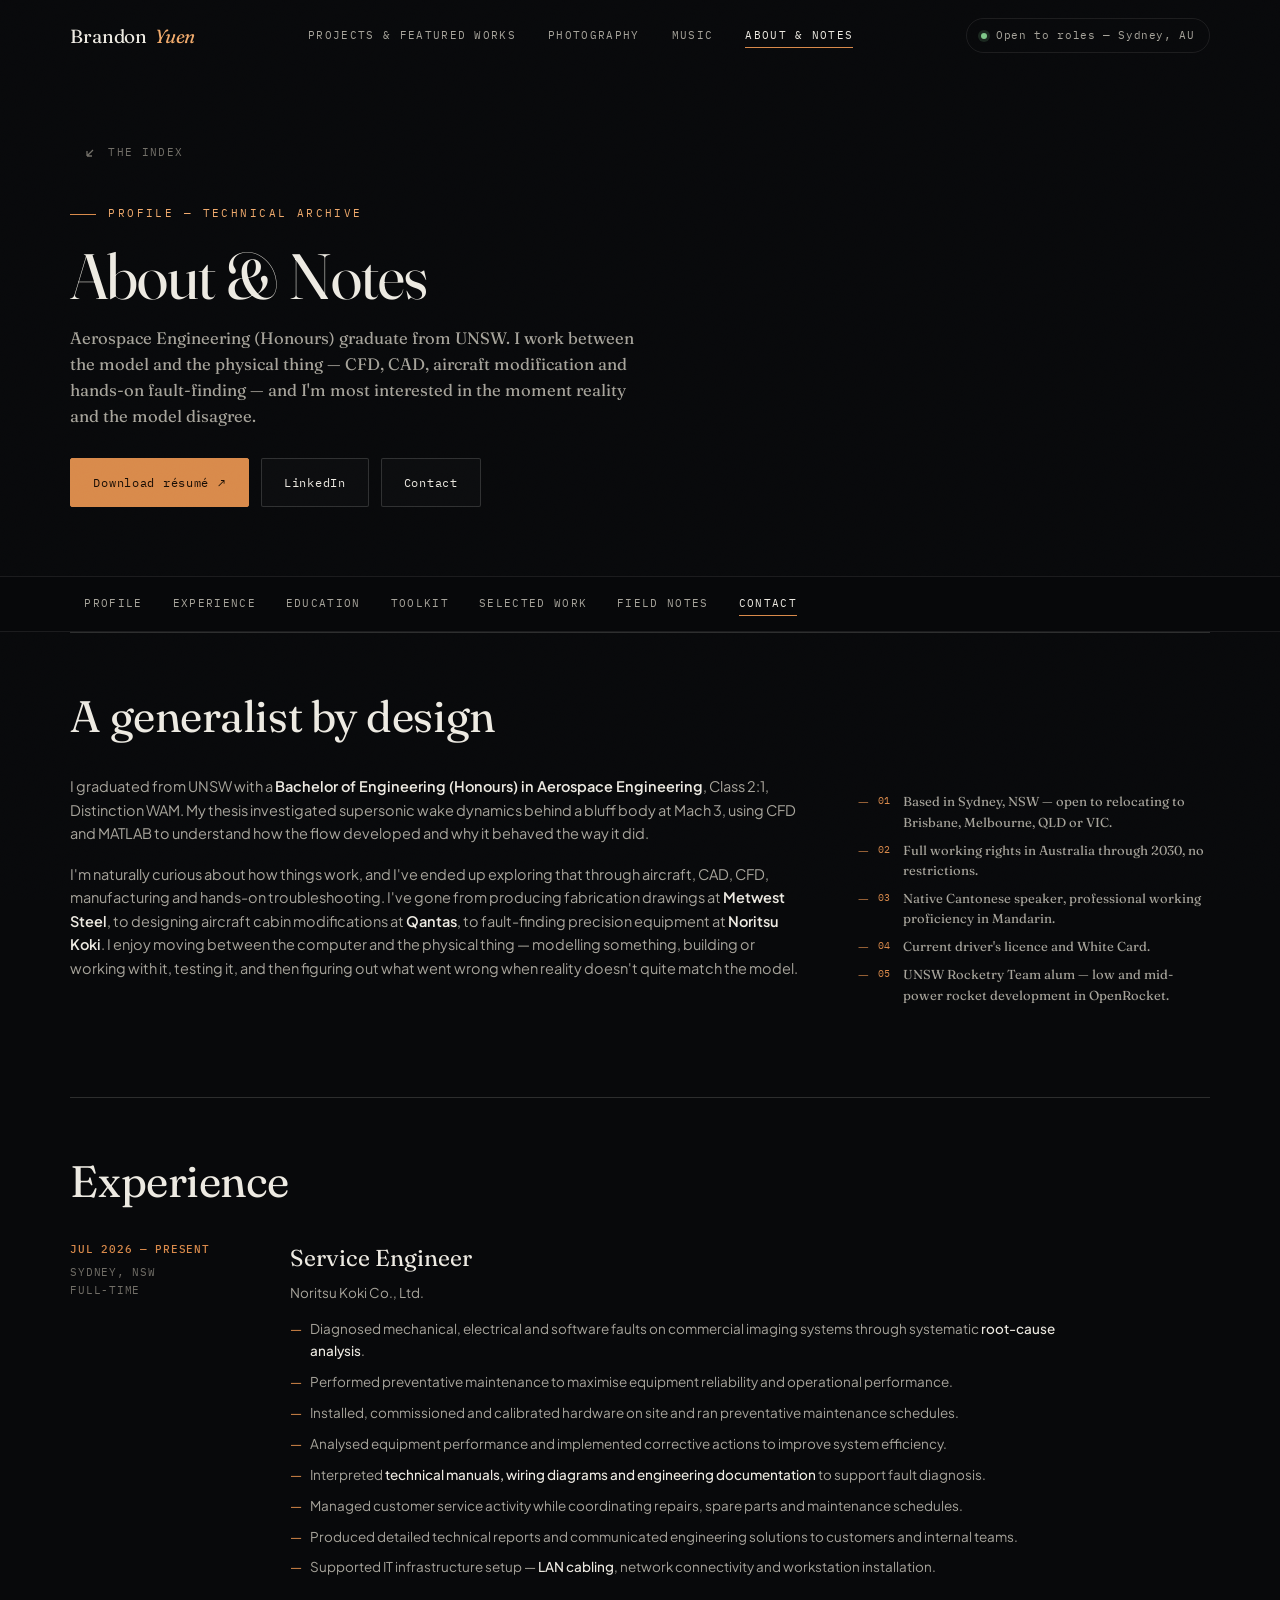
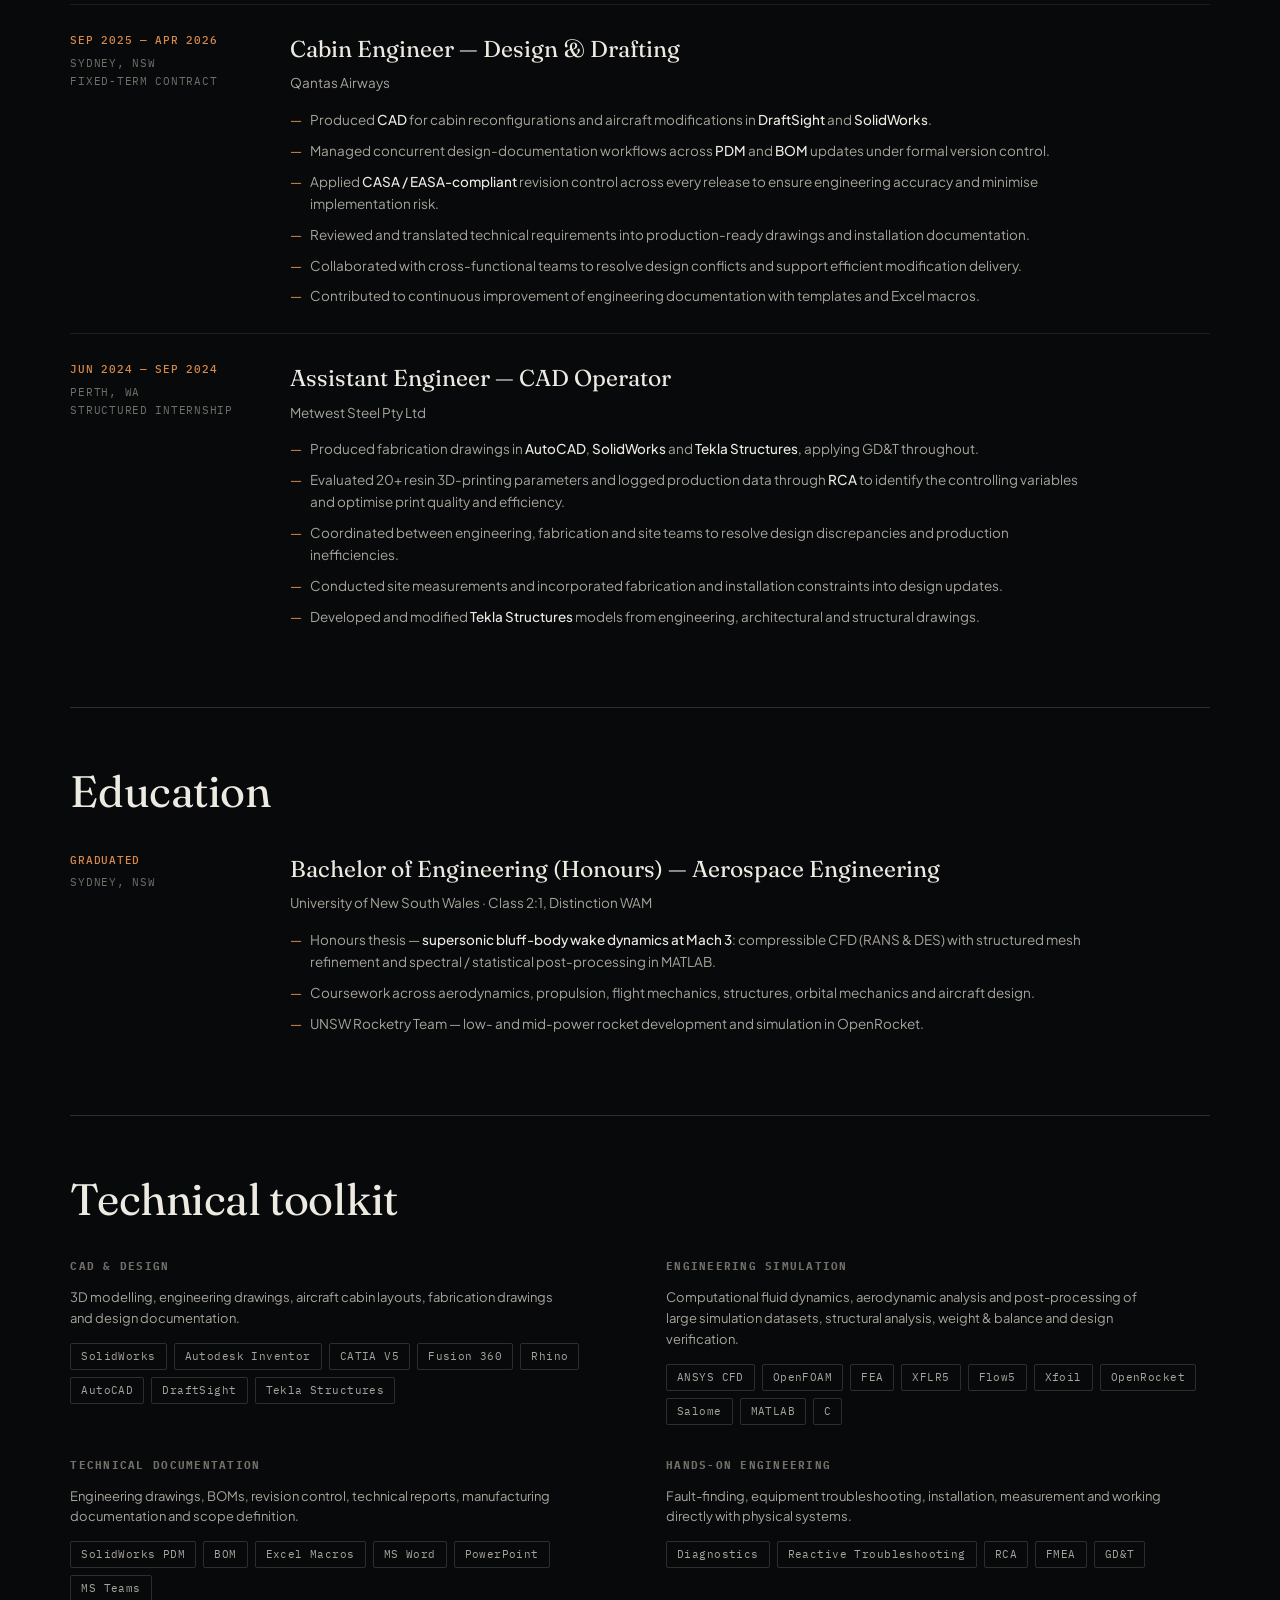
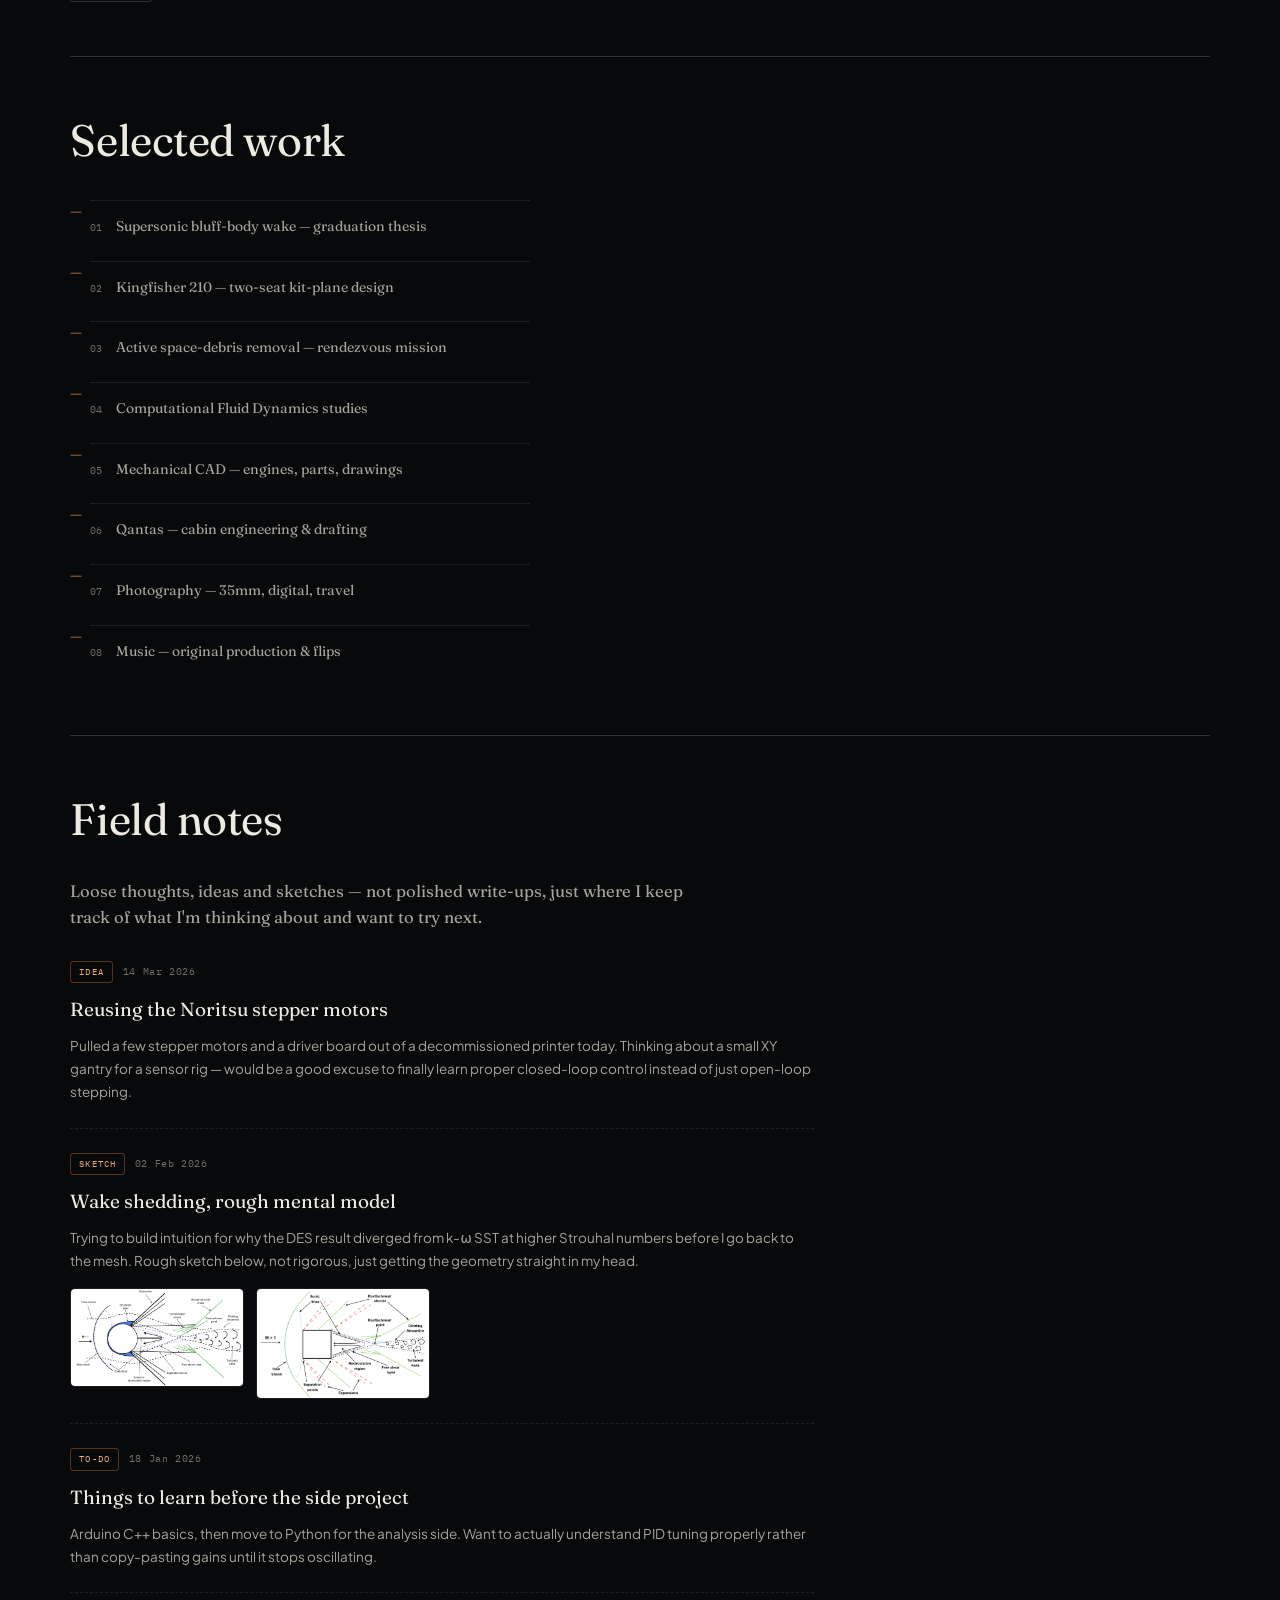
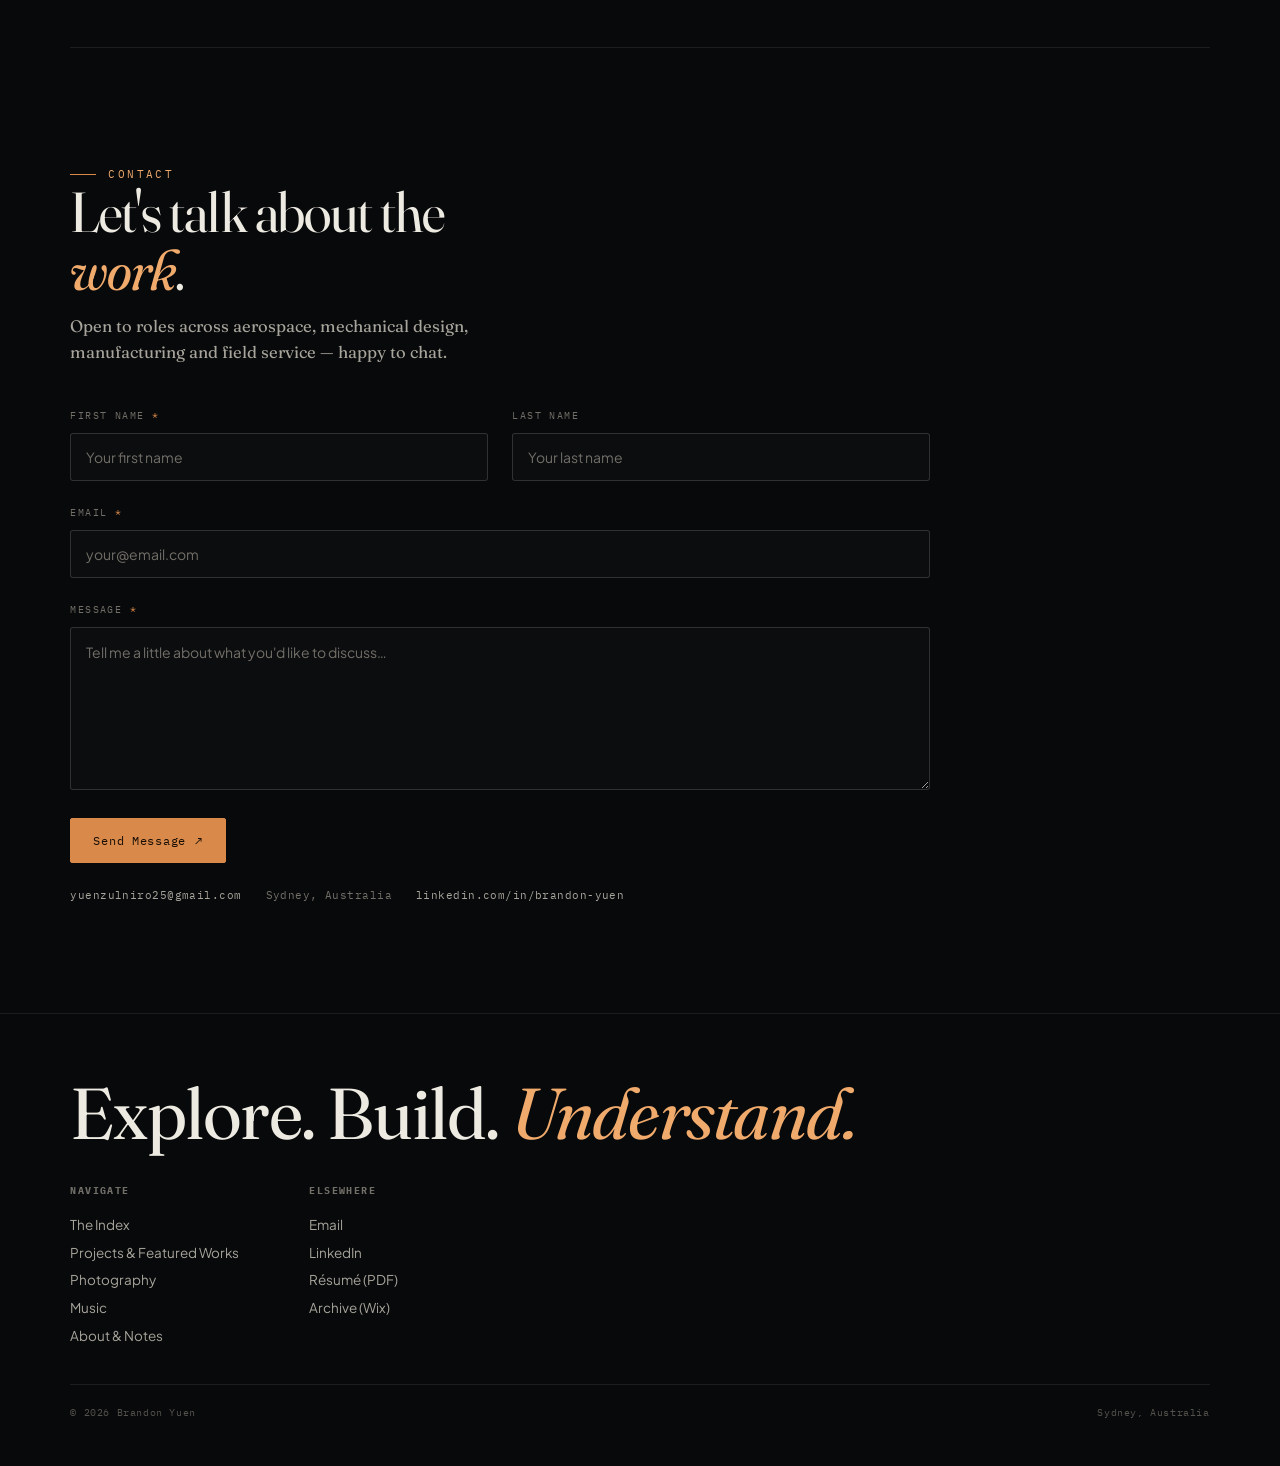
==== commit 59949e23: "Ring for 11 cards, work.html order, link previews, perf and homepage wording - Ring: re-space for 11" ====
--- a/about.html
+++ b/about.html
@@ -6,16 +6,37 @@
 <link rel="shortcut icon" href="WEBP/Brandon.jpg" type="image/x-icon">
 <title>About &amp; Notes — Brandon Yuen</title>
 <meta name="description" content="Brandon Yuen — Aerospace &amp; Mechanical Engineer. Background, professional experience, education, technical toolkit, selected work, field notes and contact.">
+<link rel="canonical" href="https://1n0nly-ily.github.io/brandon-portfolio/about.html">
+
+<!-- Open Graph — LinkedIn / Facebook / Slack link previews -->
+<meta property="og:type" content="website">
+<meta property="og:site_name" content="Brandon Yuen">
+<meta property="og:url" content="https://1n0nly-ily.github.io/brandon-portfolio/about.html">
+<meta property="og:title" content="About &amp; Notes — Brandon Yuen">
+<meta property="og:description" content="Brandon Yuen — Aerospace &amp; Mechanical Engineer. Background, professional experience, education, technical toolkit, selected work, field notes and contact.">
+<meta property="og:image" content="https://1n0nly-ily.github.io/brandon-portfolio/WEBP/og-share-image.jpg">
+<meta property="og:image:type" content="image/jpeg">
+<meta property="og:image:width" content="1200">
+<meta property="og:image:height" content="630">
+<meta property="og:image:alt" content="Brandon Yuen — Aerospace &amp; Mechanical Engineer, with a CFD velocity contour">
+<meta property="og:locale" content="en_AU">
+
+<!-- Twitter / X card -->
+<meta name="twitter:card" content="summary_large_image">
+<meta name="twitter:title" content="About &amp; Notes — Brandon Yuen">
+<meta name="twitter:description" content="Brandon Yuen — Aerospace &amp; Mechanical Engineer. Background, professional experience, education, technical toolkit, selected work, field notes and contact.">
+<meta name="twitter:image" content="https://1n0nly-ily.github.io/brandon-portfolio/WEBP/og-share-image.jpg">
 
 <script>document.documentElement.classList.add('js');</script>
 <noscript><style>#loader{display:none!important}.stage,.reveal{opacity:1!important;transform:none!important}</style></noscript>
 
 <link rel="preconnect" href="https://fonts.googleapis.com">
 <link rel="preconnect" href="https://fonts.gstatic.com" crossorigin>
-<link href="https://fonts.googleapis.com/css2?family=Fraunces:ital,opsz,wght@0,9..144,400;0,9..144,500;1,9..144,400&family=IBM+Plex+Mono:wght@400;500&family=Plus+Jakarta+Sans:wght@400;500;600&display=swap" rel="stylesheet">
+<link rel="preload" as="style" href="https://fonts.googleapis.com/css2?family=Fraunces:ital,opsz,wght@0,9..144,400;0,9..144,500;1,9..144,400&family=IBM+Plex+Mono:wght@400;500&family=Plus+Jakarta+Sans:wght@400;500;600&display=swap" onload="this.onload=null;this.rel='stylesheet'">
+<noscript><link rel="stylesheet" href="https://fonts.googleapis.com/css2?family=Fraunces:ital,opsz,wght@0,9..144,400;0,9..144,500;1,9..144,400&family=IBM+Plex+Mono:wght@400;500&family=Plus+Jakarta+Sans:wght@400;500;600&display=swap"></noscript>
 <link rel="stylesheet" href="redesign-assets/css/core.css">
 </head>
-<body data-page="about.redesign.html">
+<body data-page="about.html">
 
 <div class="loader" id="loader" role="status" aria-live="polite" aria-label="Loading">
   <div class="loader__top">
@@ -36,12 +57,12 @@
 <div class="railtrack" aria-hidden="true"><i></i></div>
 
 <header class="site-header">
-  <a class="brandmark" href="index.redesign.html"><b>Brandon</b><i>Yuen</i></a>
+  <a class="brandmark" href="index.html"><b>Brandon</b><i>Yuen</i></a>
   <nav class="hnav" aria-label="Primary">
-    <a href="work.redesign.html">Projects &amp; Featured Works</a>
-    <a href="photography.redesign.html">Photography</a>
-    <a href="music.redesign.html">Music</a>
-    <a href="about.redesign.html">About &amp; Notes</a>
+    <a href="work.html">Projects &amp; Featured Works</a>
+    <a href="photography.html">Photography</a>
+    <a href="music.html">Music</a>
+    <a href="about.html">About &amp; Notes</a>
   </nav>
   <span class="avail"><i aria-hidden="true"></i><span>Open to roles — Sydney, AU</span></span>
   <button class="hmenu" aria-expanded="false" aria-label="Open menu">
@@ -51,17 +72,17 @@
 </header>
 
 <nav class="mnav" aria-label="Mobile">
-  <a href="work.redesign.html">Projects &amp; Featured Works</a>
-  <a href="photography.redesign.html">Photography</a>
-  <a href="music.redesign.html">Music</a>
-  <a href="about.redesign.html">About &amp; Notes</a>
+  <a href="work.html">Projects &amp; Featured Works</a>
+  <a href="photography.html">Photography</a>
+  <a href="music.html">Music</a>
+  <a href="about.html">About &amp; Notes</a>
 </nav>
 
 <main class="shell">
 
   <!-- ===== masthead ===== -->
   <section class="page-top" id="top">
-    <a class="back-link" href="index.redesign.html"><svg viewBox="0 0 12 12" fill="none"><path d="M9 3 3 9M3 9h5M3 9V4" stroke="currentColor" stroke-width="1.3"/></svg> The Index</a>
+    <a class="back-link" href="index.html"><svg viewBox="0 0 12 12" fill="none"><path d="M9 3 3 9M3 9h5M3 9V4" stroke="currentColor" stroke-width="1.3"/></svg> The Index</a>
     <span class="kicker stage">Profile — Technical Archive</span>
     <h1 class="display d-1 stage">About &amp; Notes</h1>
     <p class="standfirst stage">Aerospace Engineering (Honours) graduate from UNSW. I work between the model and the physical thing — CFD, CAD, aircraft modification and hands-on fault-finding — and I'm most interested in the moment reality and the model disagree.</p>
@@ -222,14 +243,14 @@
   <article class="article article--cv" id="selected-work" data-spy>
     <h2 class="reveal">Selected work</h2>
     <ul class="cv-index reveal">
-      <li><a href="work.redesign.html#research-thesis"><span class="n">01</span> Supersonic bluff-body wake — graduation thesis</a></li>
-      <li><a href="work.redesign.html#aero4110"><span class="n">02</span> Kingfisher 210 — two-seat kit-plane design</a></li>
-      <li><a href="work.redesign.html#space-debris"><span class="n">03</span> Active space-debris removal — rendezvous mission</a></li>
-      <li><a href="work.redesign.html#cfd"><span class="n">04</span> Computational Fluid Dynamics studies</a></li>
-      <li><a href="work.redesign.html#cad"><span class="n">05</span> Mechanical CAD — engines, parts, drawings</a></li>
-      <li><a href="work.redesign.html#qantas"><span class="n">06</span> Qantas — cabin engineering &amp; drafting</a></li>
-      <li><a href="photography.redesign.html"><span class="n">07</span> Photography — 35mm, digital, travel</a></li>
-      <li><a href="music.redesign.html"><span class="n">08</span> Music — original production &amp; flips</a></li>
+      <li><a href="work.html#research-thesis"><span class="n">01</span> Supersonic bluff-body wake — graduation thesis</a></li>
+      <li><a href="work.html#aero4110"><span class="n">02</span> Kingfisher 210 — two-seat kit-plane design</a></li>
+      <li><a href="work.html#space-debris"><span class="n">03</span> Active space-debris removal — rendezvous mission</a></li>
+      <li><a href="work.html#cfd"><span class="n">04</span> Computational Fluid Dynamics studies</a></li>
+      <li><a href="work.html#cad"><span class="n">05</span> Mechanical CAD — engines, parts, drawings</a></li>
+      <li><a href="work.html#qantas"><span class="n">06</span> Qantas — cabin engineering &amp; drafting</a></li>
+      <li><a href="photography.html"><span class="n">07</span> Photography — 35mm, digital, travel</a></li>
+      <li><a href="music.html"><span class="n">08</span> Music — original production &amp; flips</a></li>
     </ul>
   </article>
 
@@ -312,11 +333,11 @@
   <div class="foot-cols">
     <div class="foot-col">
       <h4>Navigate</h4>
-      <a href="index.redesign.html">The Index</a>
-      <a href="work.redesign.html">Projects &amp; Featured Works</a>
-      <a href="photography.redesign.html">Photography</a>
-      <a href="music.redesign.html">Music</a>
-      <a href="about.redesign.html">About &amp; Notes</a>
+      <a href="index.html">The Index</a>
+      <a href="work.html">Projects &amp; Featured Works</a>
+      <a href="photography.html">Photography</a>
+      <a href="music.html">Music</a>
+      <a href="about.html">About &amp; Notes</a>
     </div>
     <div class="foot-col">
       <h4>Elsewhere</h4>
--- a/redesign-assets/css/core.css
+++ b/redesign-assets/css/core.css
@@ -1,6 +1,6 @@
 /* ============================================================
    BRANDON YUEN — REDESIGN  ·  "dark editorial fusion"
-   Shared design system for index.redesign.html + section pages
+   Shared design system for index.html + section pages
    No media paths are referenced here. Fonts load from Google.
    ============================================================ */
 
@@ -126,7 +126,8 @@
   max-width:46ch;
 }
 
-.prose p{ font-size:clamp(14.5px, 1vw, 16.5px); color:var(--text-secondary); margin-bottom:1.15em; max-width:64ch; }
+
+.prose p{ font-size:clamp(14.5px, 1vw, 16.5px); color:var(--text-secondary); margin-bottom:1.15em; max-width:none; width:100%;}
 .prose p strong, .prose p b{ color:var(--text-primary); font-weight:600; }
 .prose p:last-child{ margin-bottom:0; }
 .prose .lead::first-letter{
@@ -139,7 +140,8 @@
   font-family:var(--font-display); font-style:italic;
   font-size:clamp(19px, 2.2vw, 30px); line-height:1.34;
   color:var(--text-primary); letter-spacing:-.01em;
-  max-width:42ch;
+  max-width:none;
+  width:100%;
   border-top:1px solid var(--hairline-amber);
   border-bottom:1px solid var(--hairline-amber);
   padding:1em 0; margin-block:26px;
@@ -504,9 +506,10 @@
   transition:opacity .5s cubic-bezier(.32,.72,0,1);
 }
 .ring__tag{
-  position:absolute; left:12px; bottom:12px; z-index:2;
+  /* lives INSIDE .ring__card so it sits on its own card, not on the oversized hit box */
+  position:absolute; left:16px; bottom:14px; z-index:2;
   font-family:var(--font-mono); font-size:9px; letter-spacing:.14em; text-transform:uppercase;
-  color:var(--text-secondary);
+  color:var(--text-primary); text-shadow:0 1px 6px rgba(8,9,11,.85);
   opacity:calc((var(--f,1) - .55) * 3);
 }
 .ring__item.is-front .ring__card{
@@ -815,6 +818,33 @@
 }
 .figure figcaption ul li{ padding-left:20px; position:relative; }
 .figure figcaption ul li::before{ content:"—"; position:absolute; left:0; color:var(--amber); }
+
+/* project body bullet lists — amber dash markers, but the type matches the
+   .standfirst paragraph that sits under each <h2> (Fraunces, weight 400,
+   never bold). Applies to a bare <ul> in an article's lede or prose (no
+   class needed), or anywhere via <ul class="proj-list">. */
+.article__lede ul,
+.article .prose ul,
+.article > ul,
+ul.proj-list{
+  list-style:none; margin:16px 0 4px; padding:0;
+  display:flex; flex-direction:column; gap:8px;
+  font-family:var(--font-display); font-weight:400;
+  font-size:clamp(14px,1.15vw,16.5px); line-height:1.55;
+  color:var(--text-secondary); max-width:46ch;
+}
+.article__lede ul li,
+.article .prose ul li,
+.article > ul li,
+ul.proj-list li{ position:relative; padding-left:20px; }
+.article__lede ul li::before,
+.article .prose ul li::before,
+.article > ul li::before,
+ul.proj-list li::before{ content:"—"; position:absolute; left:0; color:var(--amber); }
+.article__lede ul li b, .article__lede ul li strong,
+.article .prose ul li b, .article .prose ul li strong,
+.article > ul li b, .article > ul li strong,
+ul.proj-list li b, ul.proj-list li strong{ color:var(--text-primary); font-weight:500; }
 
 .plate-duo{ display:grid; grid-template-columns:1fr; gap:18px; margin-block:22px; }
 @media (min-width:760px){ .plate-duo{ grid-template-columns:1fr 1fr; } }
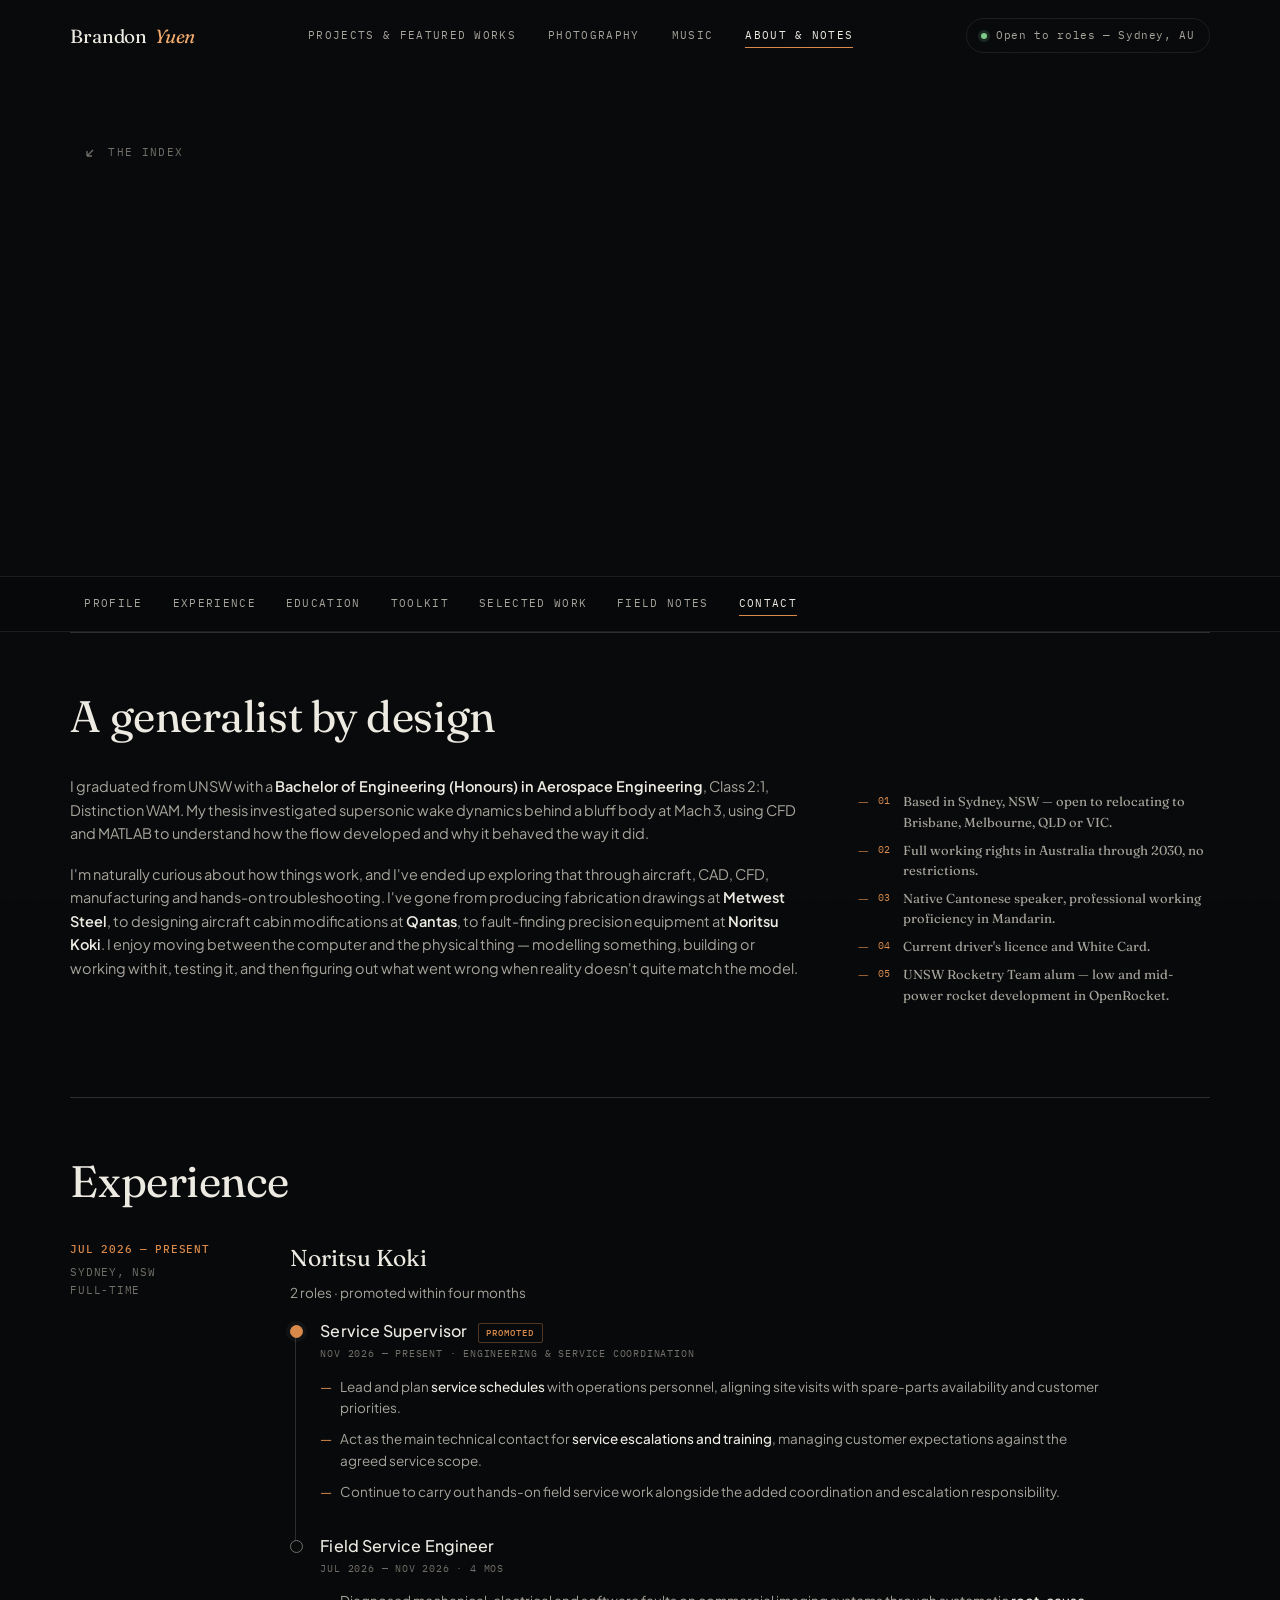
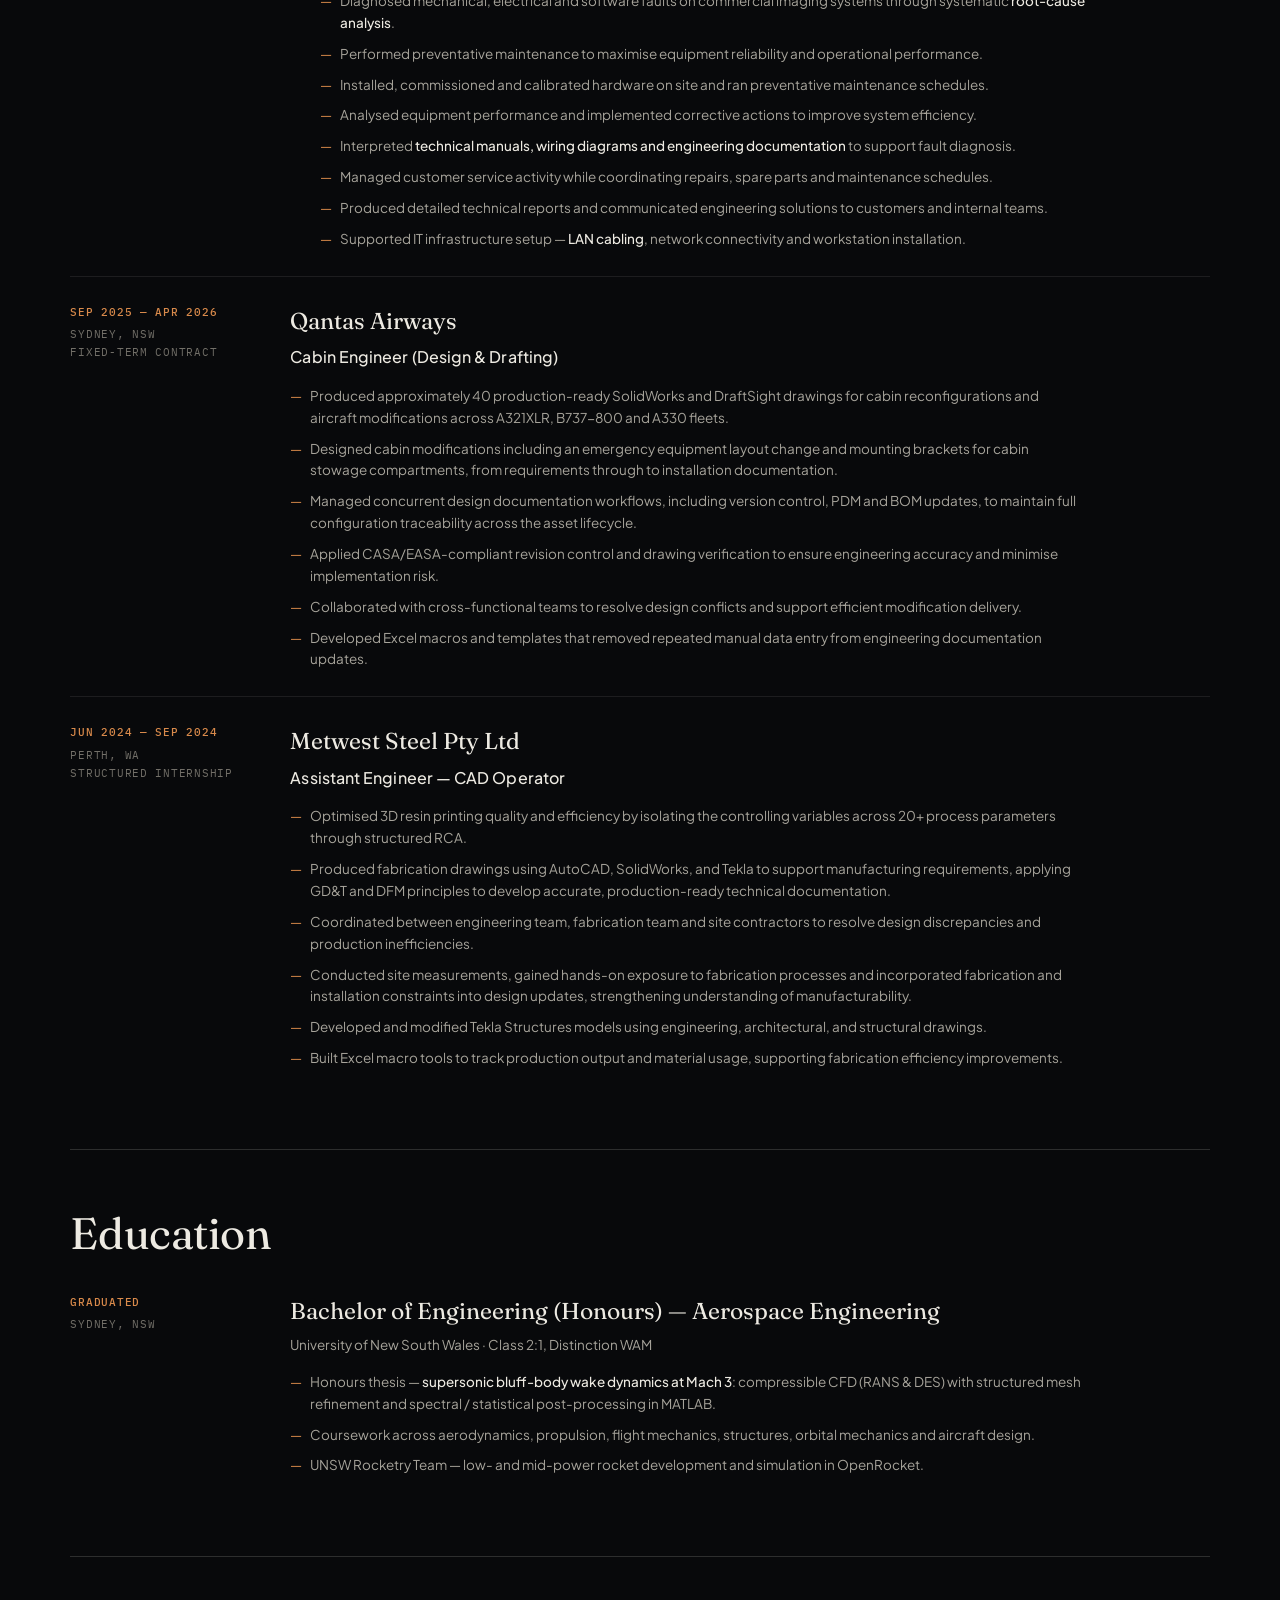
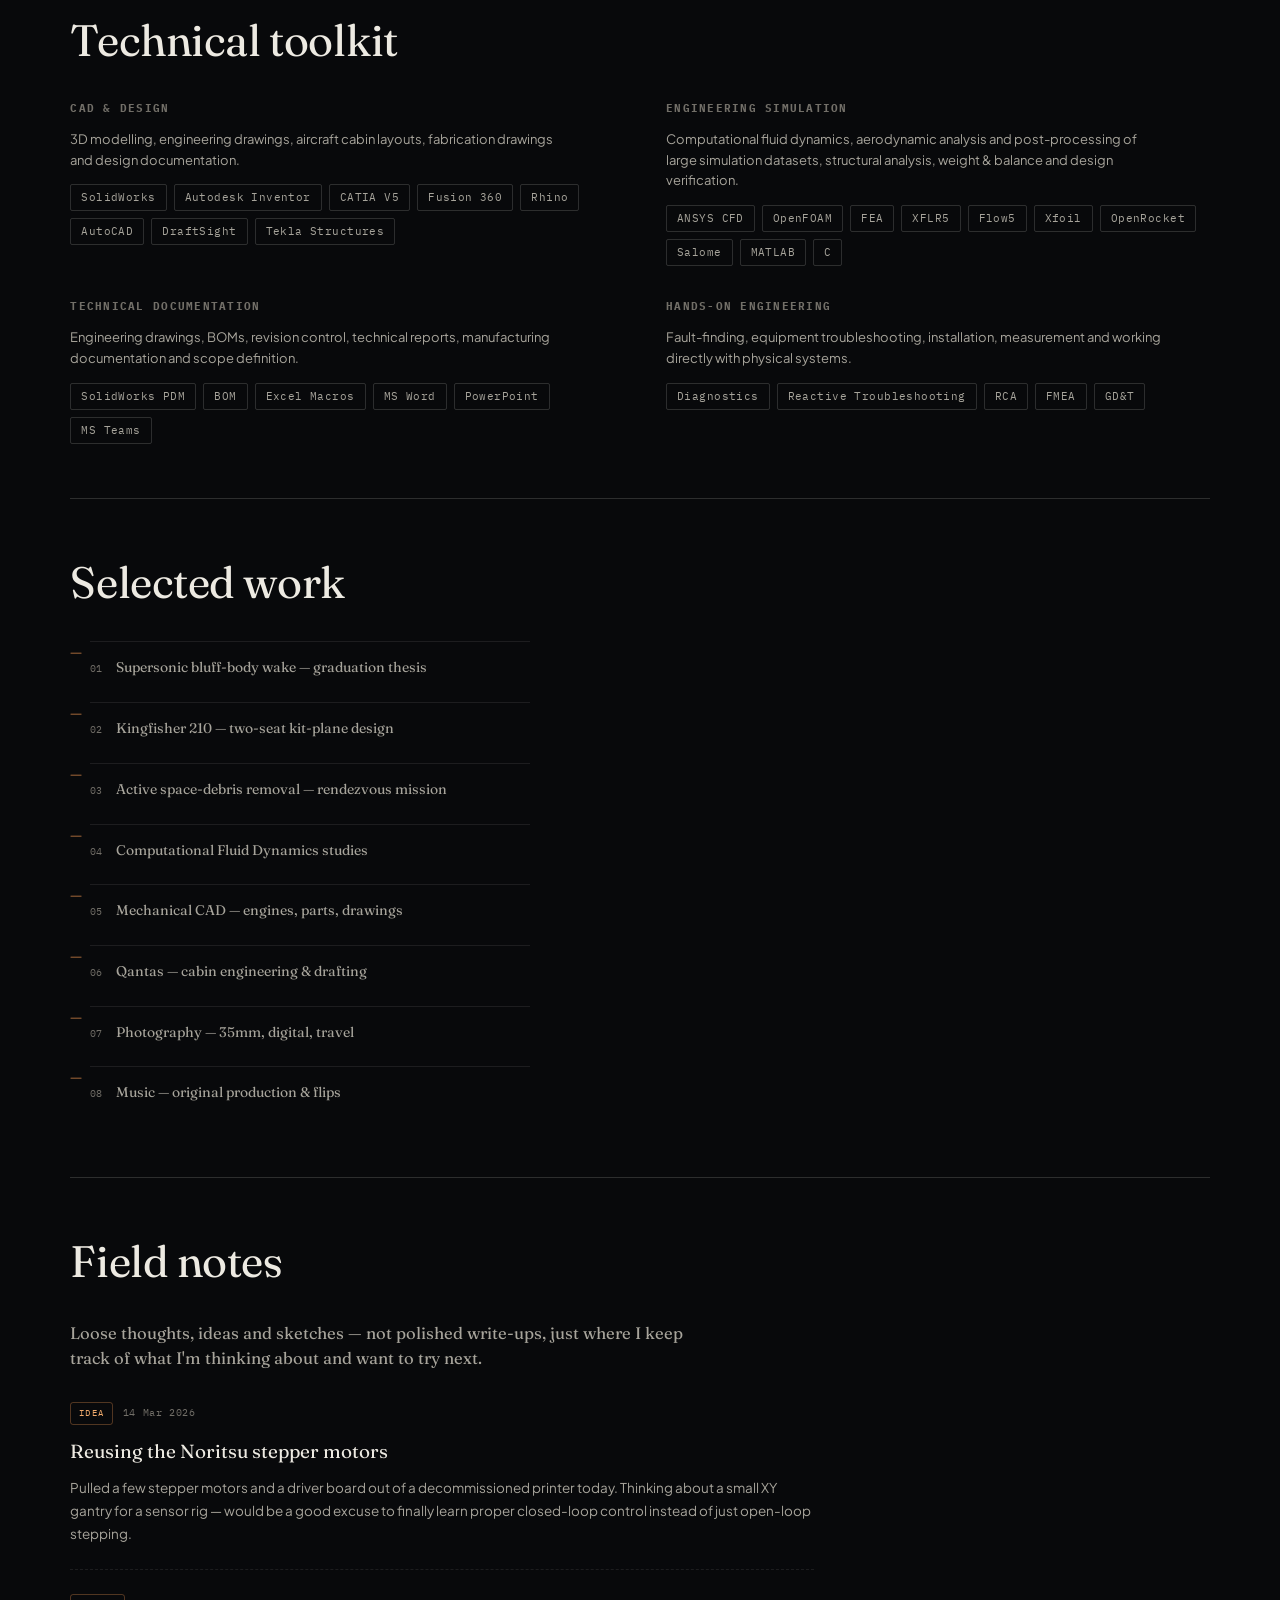
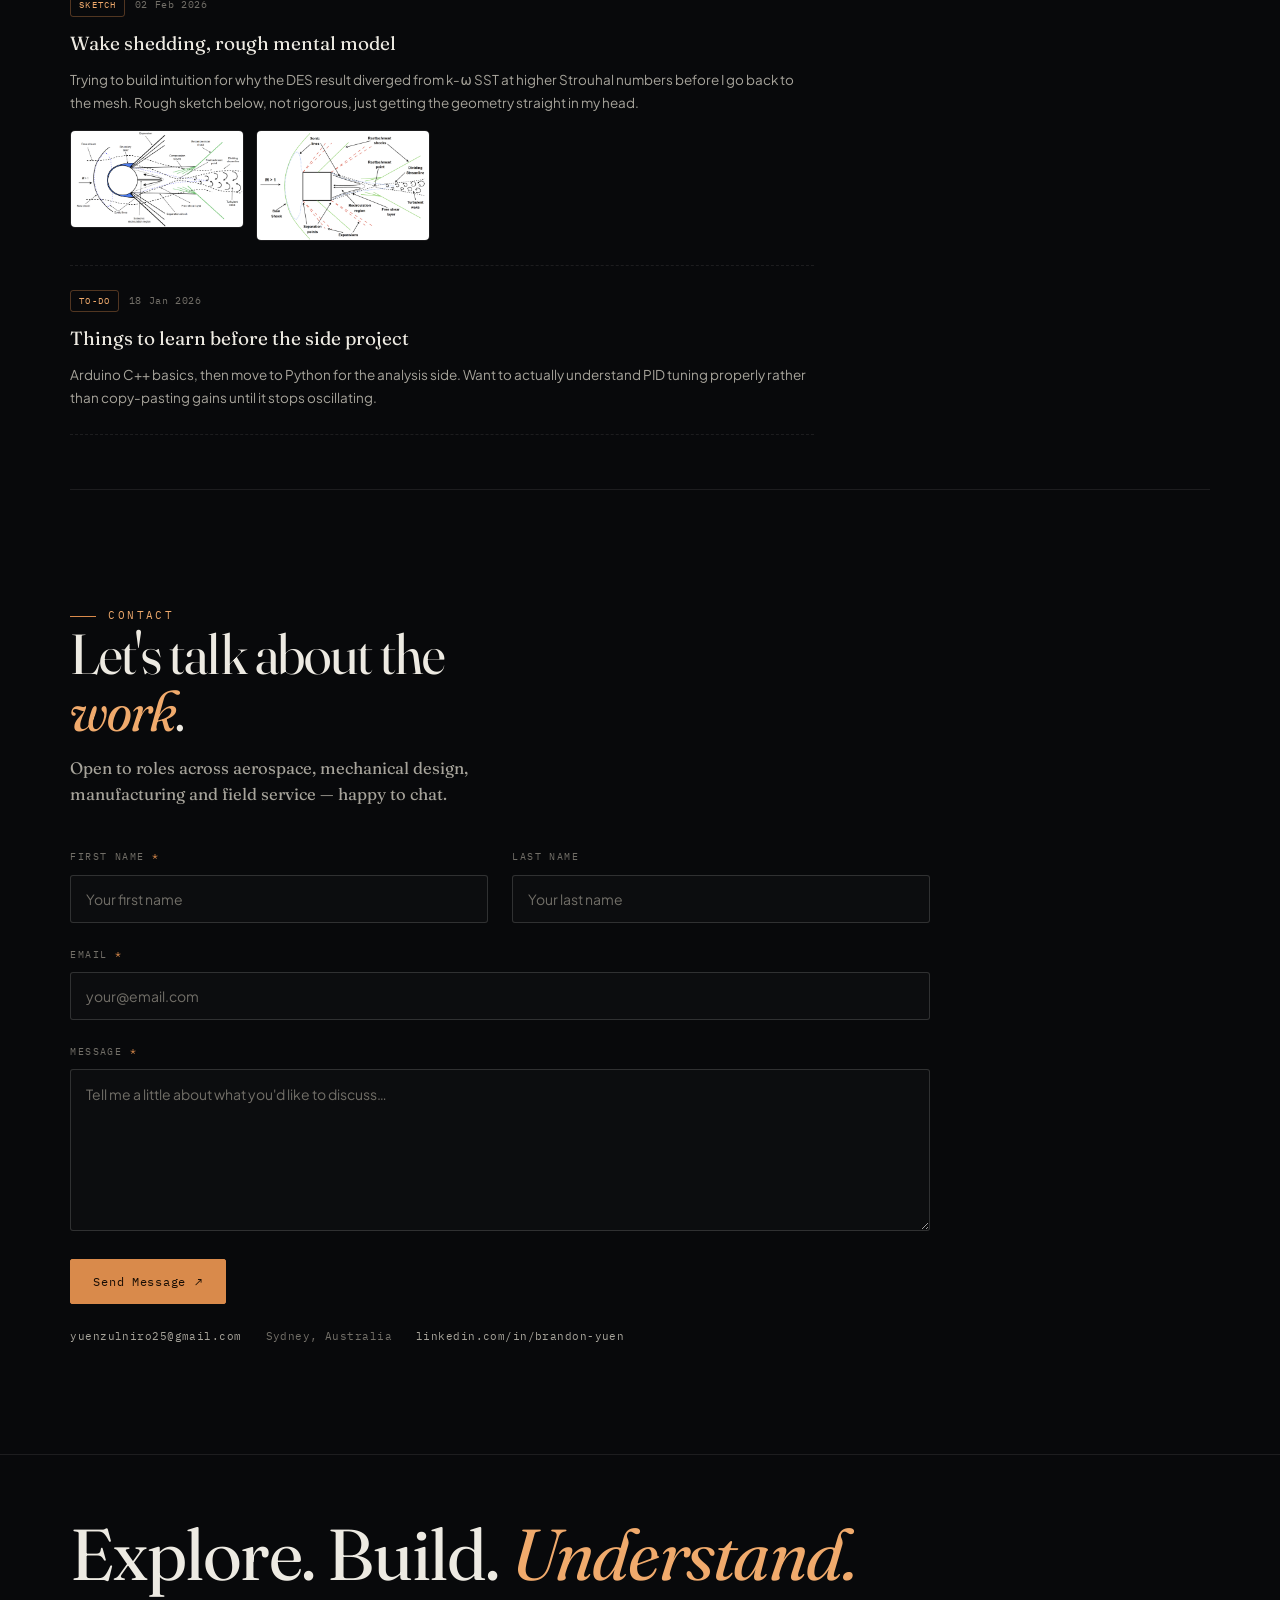
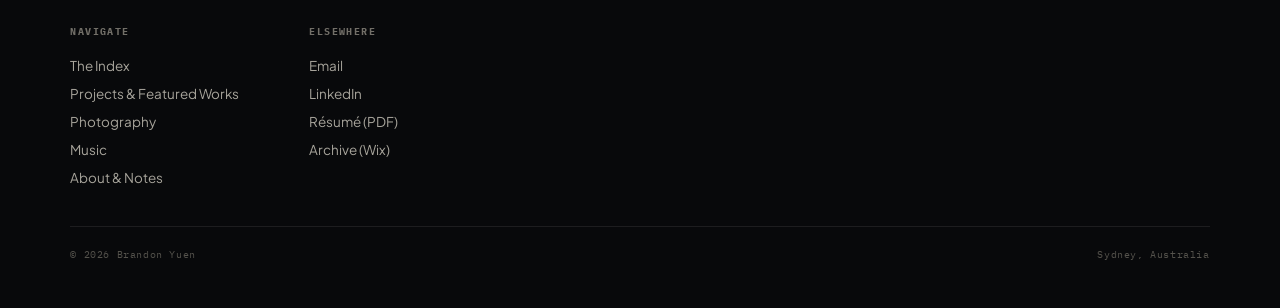
==== commit 954d53d7: "New portrait, Service Supervisor role and Noritsu career timeline Swap the homepage and ring portrai" ====
--- a/about.html
+++ b/about.html
@@ -134,33 +134,51 @@
     <div class="cv-row reveal">
       <div class="cv-row__rail"><b>Jul 2026 — Present</b>Sydney, NSW<br>Full-time</div>
       <div>
-        <div class="cv-row__role">Service Engineer</div>
-        <div class="cv-row__org">Noritsu Koki Co., Ltd.</div>
-        <ul class="cv-list">
-          <li>Diagnosed mechanical, electrical and software faults on commercial imaging systems through systematic <b>root-cause analysis</b>.</li>
-          <li>Performed preventative maintenance to maximise equipment reliability and operational performance.</li>
-          <li>Installed, commissioned and calibrated hardware on site and ran preventative maintenance schedules.</li>
-          <li>Analysed equipment performance and implemented corrective actions to improve system efficiency.</li>
-          <li>Interpreted <b>technical manuals, wiring diagrams and engineering documentation</b> to support fault diagnosis.</li>
-          <li>Managed customer service activity while coordinating repairs, spare parts and maintenance schedules.</li>
-          <li>Produced detailed technical reports and communicated engineering solutions to customers and internal teams.</li>
-          <li>Supported IT infrastructure setup — <b>LAN cabling</b>, network connectivity and workstation installation.</li>
-        </ul>
+        <div class="cv-row__role">Noritsu Koki</div>
+        <div class="cv-row__org">2 roles · promoted within four months</div>
+
+        <ol class="cv-track">
+          <!-- example wording for the new role: edit freely -->
+          <li class="cv-track__item is-current">
+            <div class="cv-row__job">Service Supervisor <span class="cv-track__tag">Promoted</span></div>
+            <div class="cv-track__meta">Nov 2026 — Present · Engineering &amp; service coordination</div>
+            <ul class="cv-list">
+              <li>Lead and plan <b>service schedules</b> with operations personnel, aligning site visits with spare-parts availability and customer priorities.</li>
+              <li>Act as the main technical contact for <b>service escalations and training</b>, managing customer expectations against the agreed service scope.</li>
+              <li>Continue to carry out hands-on field service work alongside the added coordination and escalation responsibility.</li>
+            </ul>
+          </li>
+
+          <li class="cv-track__item">
+            <div class="cv-row__job">Field Service Engineer</div>
+            <div class="cv-track__meta">Jul 2026 — Nov 2026 · 4 mos</div>
+            <ul class="cv-list">
+              <li>Diagnosed mechanical, electrical and software faults on commercial imaging systems through systematic <b>root-cause analysis</b>.</li>
+              <li>Performed preventative maintenance to maximise equipment reliability and operational performance.</li>
+              <li>Installed, commissioned and calibrated hardware on site and ran preventative maintenance schedules.</li>
+              <li>Analysed equipment performance and implemented corrective actions to improve system efficiency.</li>
+              <li>Interpreted <b>technical manuals, wiring diagrams and engineering documentation</b> to support fault diagnosis.</li>
+              <li>Managed customer service activity while coordinating repairs, spare parts and maintenance schedules.</li>
+              <li>Produced detailed technical reports and communicated engineering solutions to customers and internal teams.</li>
+              <li>Supported IT infrastructure setup — <b>LAN cabling</b>, network connectivity and workstation installation.</li>
+            </ul>
+          </li>
+        </ol>
       </div>
     </div>
 
     <div class="cv-row reveal">
       <div class="cv-row__rail"><b>Sep 2025 — Apr 2026</b>Sydney, NSW<br>Fixed-term contract</div>
       <div>
-        <div class="cv-row__role">Cabin Engineer — Design &amp; Drafting</div>
-        <div class="cv-row__org">Qantas Airways</div>
+        <div class="cv-row__role">Qantas Airways</div>
+        <div class="cv-row__job">Cabin Engineer (Design &amp; Drafting)</div>
         <ul class="cv-list">
-          <li>Produced <b>CAD</b> for cabin reconfigurations and aircraft modifications in <b>DraftSight</b> and <b>SolidWorks</b>.</li>
-          <li>Managed concurrent design-documentation workflows across <b>PDM</b> and <b>BOM</b> updates under formal version control.</li>
-          <li>Applied <b>CASA / EASA-compliant</b> revision control across every release to ensure engineering accuracy and minimise implementation risk.</li>
-          <li>Reviewed and translated technical requirements into production-ready drawings and installation documentation.</li>
+          <li>Produced approximately 40 production-ready SolidWorks and DraftSight drawings for cabin reconfigurations and aircraft modifications across A321XLR, B737-800 and A330 fleets.</li>
+          <li>Designed cabin modifications including an emergency equipment layout change and mounting brackets for cabin stowage compartments, from requirements through to installation documentation.</li>
+          <li>Managed concurrent design documentation workflows, including version control, PDM and BOM updates, to maintain full configuration traceability across the asset lifecycle.</li>
+          <li>Applied CASA/EASA-compliant revision control and drawing verification to ensure engineering accuracy and minimise implementation risk.</li>
           <li>Collaborated with cross-functional teams to resolve design conflicts and support efficient modification delivery.</li>
-          <li>Contributed to continuous improvement of engineering documentation with templates and Excel macros.</li>
+          <li>Developed Excel macros and templates that removed repeated manual data entry from engineering documentation updates.</li>
         </ul>
       </div>
     </div>
@@ -168,14 +186,15 @@
     <div class="cv-row reveal">
       <div class="cv-row__rail"><b>Jun 2024 — Sep 2024</b>Perth, WA<br>Structured internship</div>
       <div>
-        <div class="cv-row__role">Assistant Engineer — CAD Operator</div>
-        <div class="cv-row__org">Metwest Steel Pty Ltd</div>
+        <div class="cv-row__role">Metwest Steel Pty Ltd</div>
+        <div class="cv-row__job">Assistant Engineer — CAD Operator</div>
         <ul class="cv-list">
-          <li>Produced fabrication drawings in <b>AutoCAD</b>, <b>SolidWorks</b> and <b>Tekla Structures</b>, applying GD&amp;T throughout.</li>
-          <li>Evaluated 20+ resin 3D-printing parameters and logged production data through <b>RCA</b> to identify the controlling variables and optimise print quality and efficiency.</li>
-          <li>Coordinated between engineering, fabrication and site teams to resolve design discrepancies and production inefficiencies.</li>
-          <li>Conducted site measurements and incorporated fabrication and installation constraints into design updates.</li>
-          <li>Developed and modified <b>Tekla Structures</b> models from engineering, architectural and structural drawings.</li>
+          <li>Optimised 3D resin printing quality and efficiency by isolating the controlling variables across 20+ process parameters through structured RCA.</li>
+          <li>Produced fabrication drawings using AutoCAD, SolidWorks, and Tekla to support manufacturing requirements, applying GD&T and DFM principles to develop accurate, production-ready technical documentation.</li>
+          <li>Coordinated between engineering team, fabrication team and site contractors to resolve design discrepancies and production inefficiencies.</li>
+          <li>Conducted site measurements, gained hands-on exposure to fabrication processes and incorporated fabrication and installation constraints into design updates, strengthening understanding of manufacturability.</li>
+          <li>Developed and modified Tekla Structures models using engineering, architectural, and structural drawings.</li>
+          <li>Built Excel macro tools to track production output and material usage, supporting fabrication efficiency improvements.</li>
         </ul>
       </div>
     </div>
--- a/redesign-assets/css/core.css
+++ b/redesign-assets/css/core.css
@@ -437,6 +437,9 @@
   cursor:grab;
 }
 .ring-viewport.dragging{ cursor:grabbing; }
+/* the wheel is a control, not prose: no text/image selection highlight on click or double-click */
+.ringstage{ -webkit-user-select:none; user-select:none; }
+.ring__media img{ -webkit-user-drag:none; }
 
 .ring{
   position:absolute; left:50%; top:47%;
@@ -925,11 +928,32 @@
 .cv-row__rail b{ display:block; color:var(--amber); font-weight:500; margin-bottom:4px; }
 .cv-row__role{ font-family:var(--font-display); font-size:clamp(18px,2vw,23px); color:var(--text-primary); margin-bottom:4px; }
 .cv-row__org{ font-size:13.5px; color:var(--text-secondary); margin-bottom:15px; }
+/* job title under a company name: smaller, sans, so it reads as a different level from the company */
+.cv-row__job{ font-family:var(--font-body); font-weight:500; font-size:clamp(14.5px,1.4vw,16px); letter-spacing:.005em; color:var(--text-primary); margin-bottom:15px; }
 
 .cv-list{ list-style:none; display:flex; flex-direction:column; gap:9px; max-width:66ch; }
 .cv-list li{ position:relative; padding-left:20px; font-size:13.5px; line-height:1.62; color:var(--text-secondary); }
 .cv-list li::before{ content:"—"; position:absolute; left:0; color:var(--amber); }
 .cv-list li b{ color:var(--text-primary); font-weight:500; }
+
+/* several roles at one company: line + dots, LinkedIn-style */
+.cv-track{ list-style:none; margin-top:2px; }
+.cv-track__item{ position:relative; padding-left:30px; padding-bottom:30px; }
+.cv-track__item:last-child{ padding-bottom:0; }
+.cv-track__item::before{                       /* the dot */
+  content:""; position:absolute; left:0; top:7px; width:11px; height:11px; border-radius:50%;
+  border:1.5px solid var(--text-tertiary); background:var(--bg-0, #08090b); z-index:1;
+}
+.cv-track__item.is-current::before{ border-color:var(--amber); background:var(--amber); box-shadow:0 0 0 4px rgba(255,255,255,.04); }
+.cv-track__item:not(:last-child)::after{       /* the line down to the next dot */
+  content:""; position:absolute; left:5px; top:18px; bottom:-7px; width:1px; background:var(--hairline-strong);
+}
+.cv-track .cv-row__job{ margin-bottom:2px; }
+.cv-track__meta{ font-family:var(--font-mono); font-size:10px; letter-spacing:.08em; text-transform:uppercase; color:var(--text-tertiary); margin-bottom:13px; }
+.cv-track__tag{
+  display:inline-block; vertical-align:middle; margin-left:8px; padding:2px 7px; border:1px solid var(--hairline-amber); border-radius:2px;
+  font-family:var(--font-mono); font-size:9px; letter-spacing:.12em; text-transform:uppercase; color:var(--amber);
+}
 
 .cv-facts{ list-style:none; display:flex; flex-direction:column; gap:12px; }
 @media (max-width:899px){ .cv-facts{ margin-top:22px; padding-top:22px; border-top:1px solid var(--hairline); } }
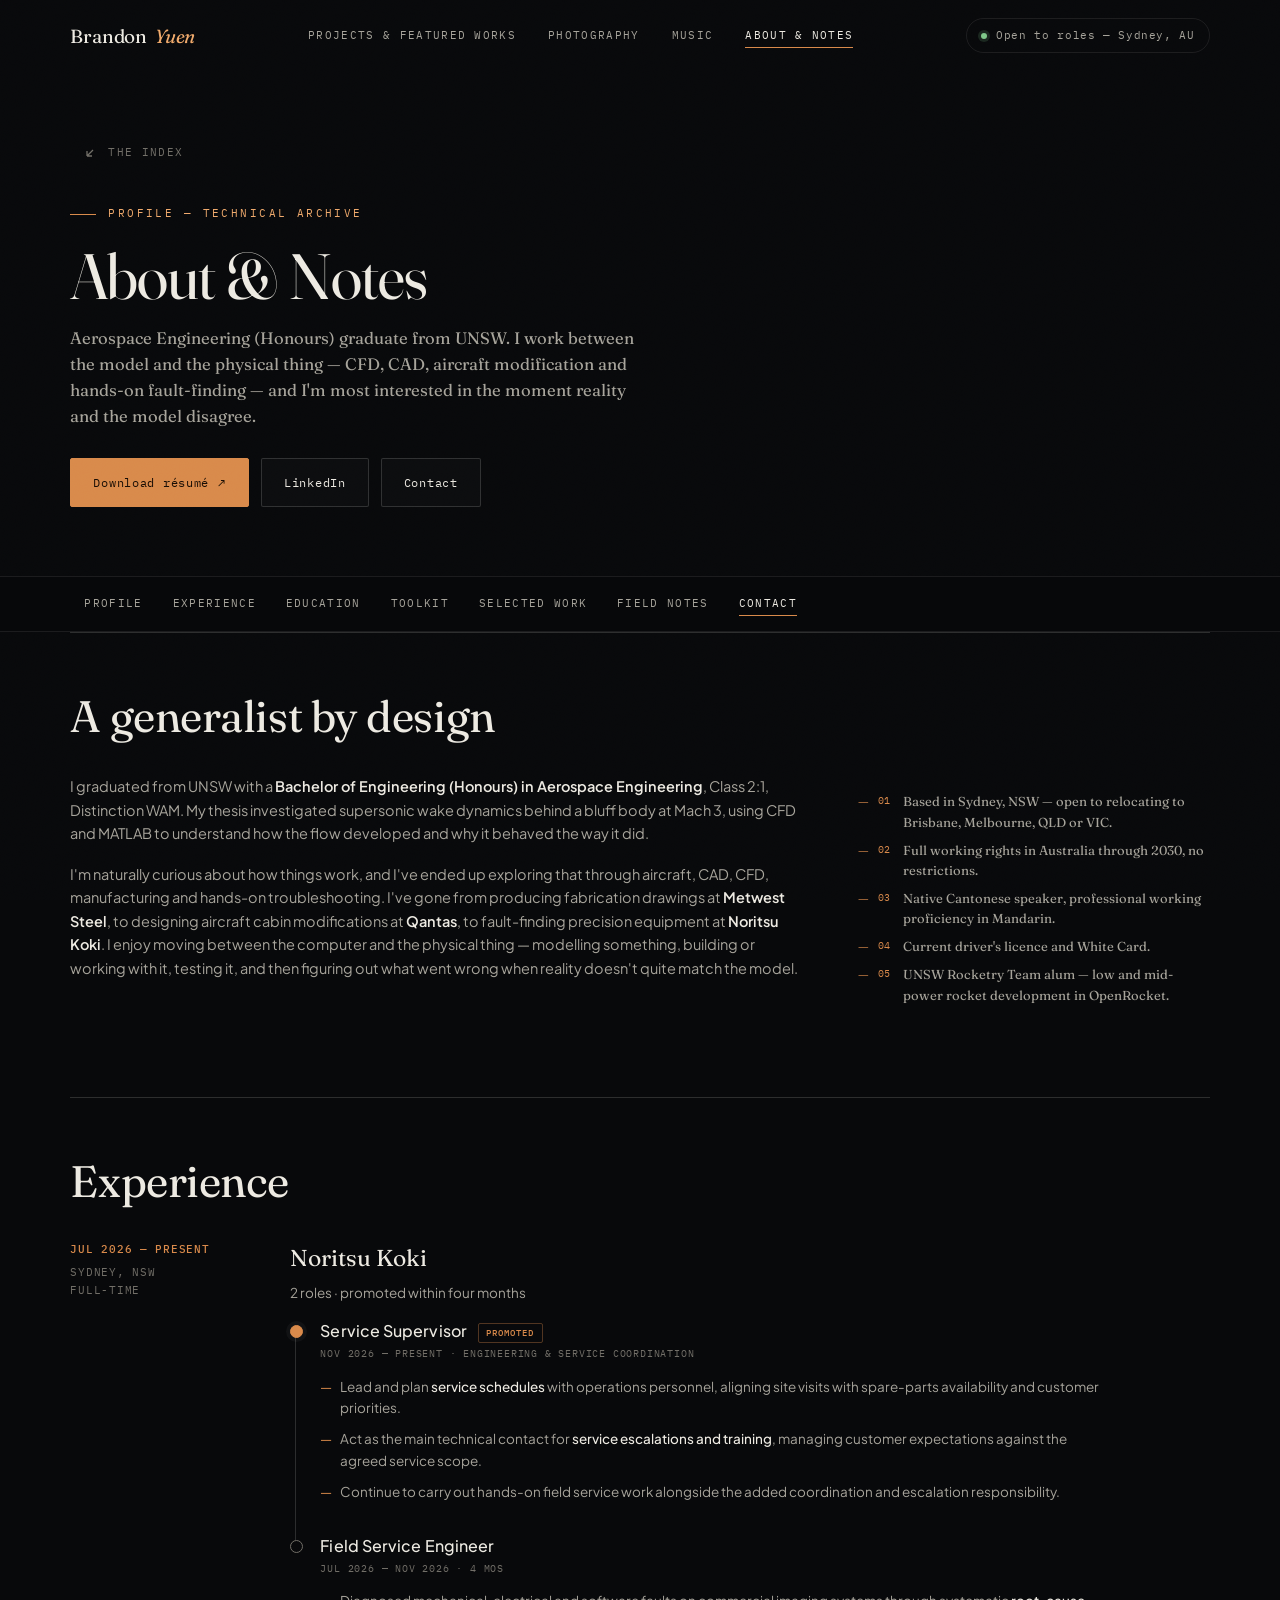
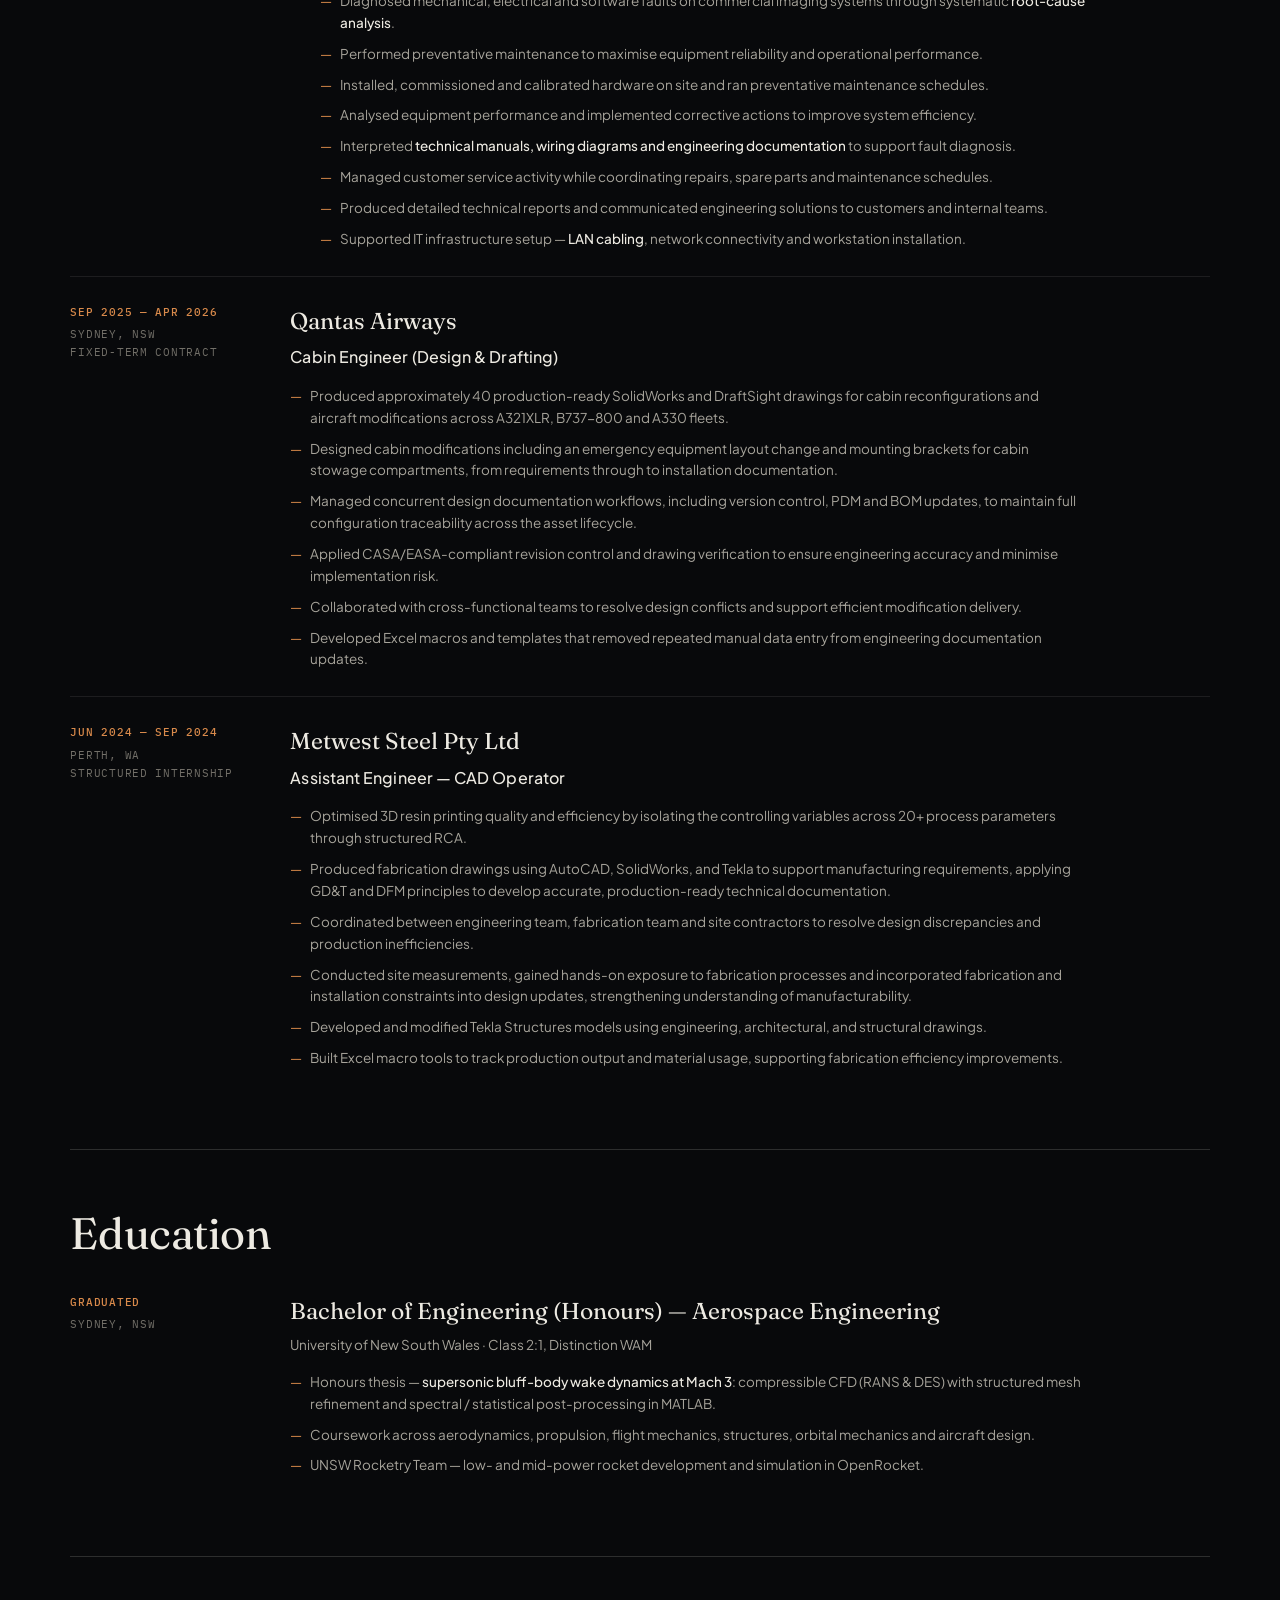
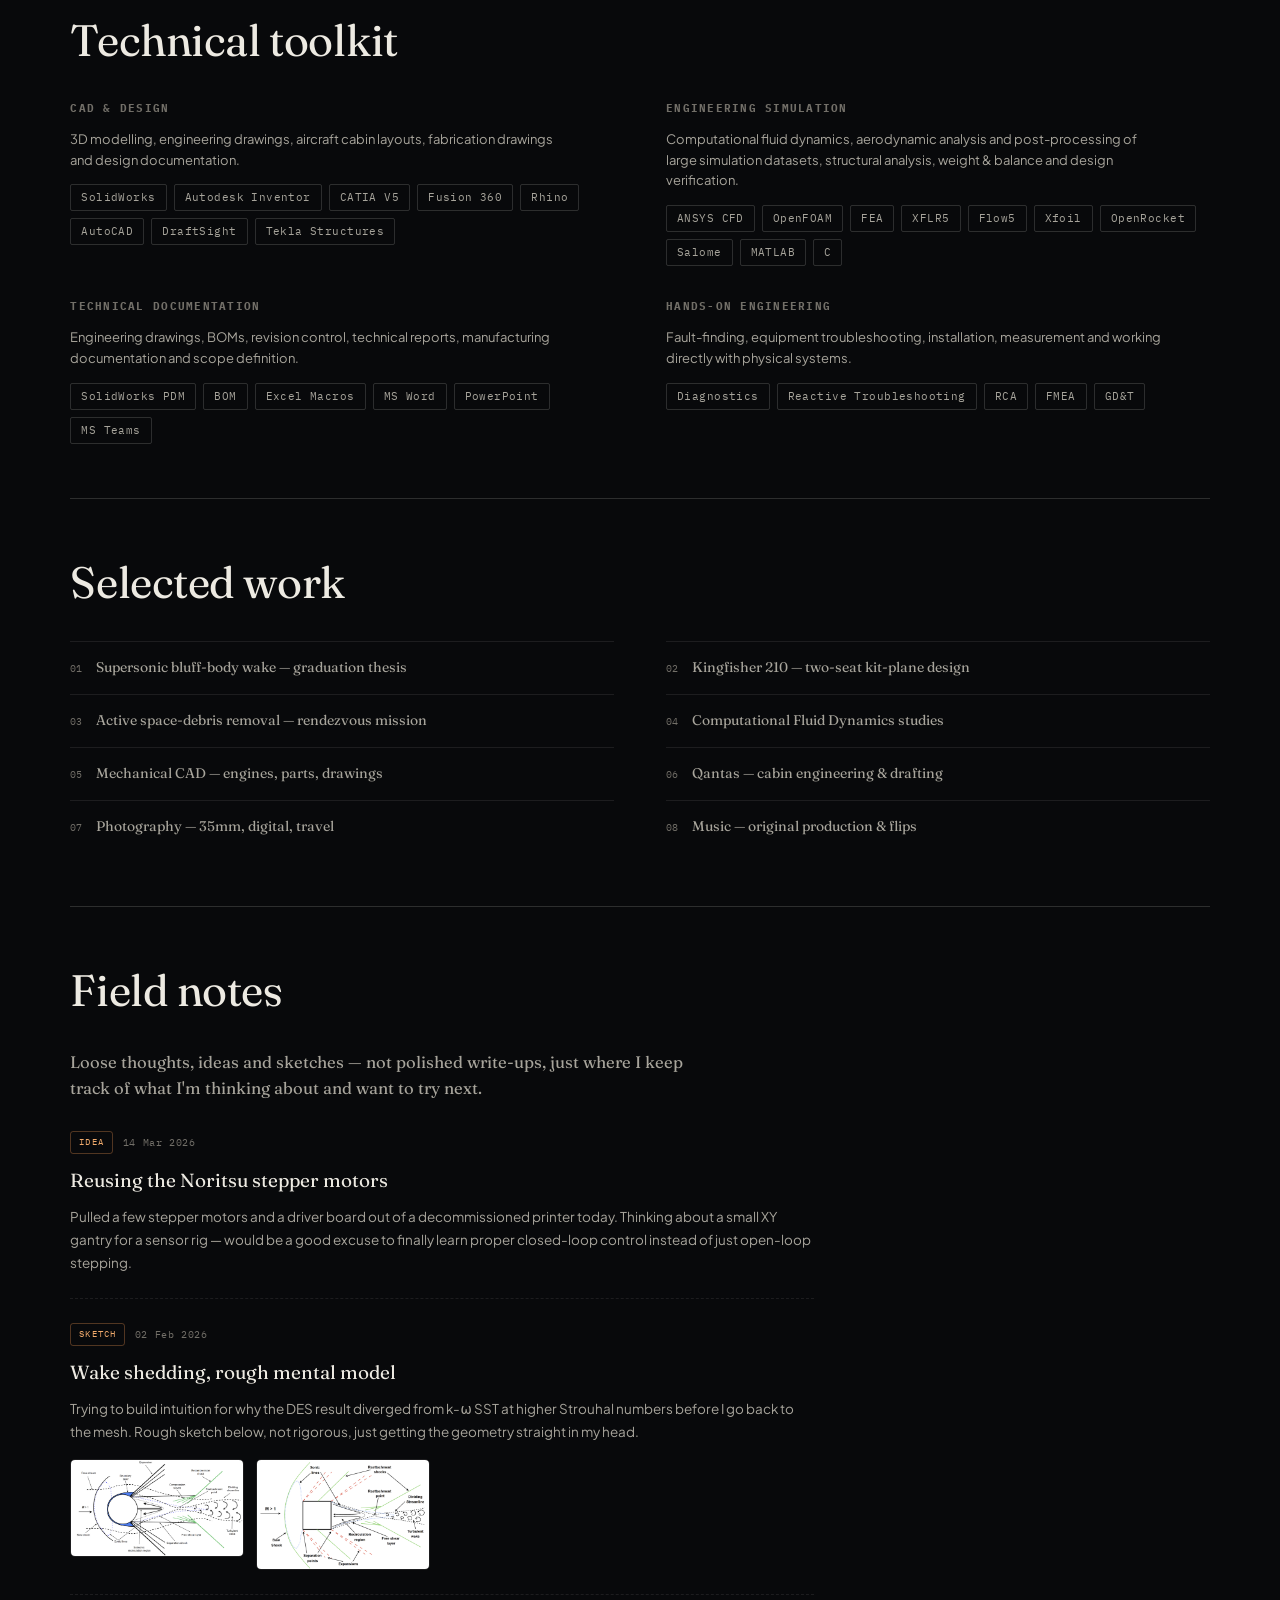
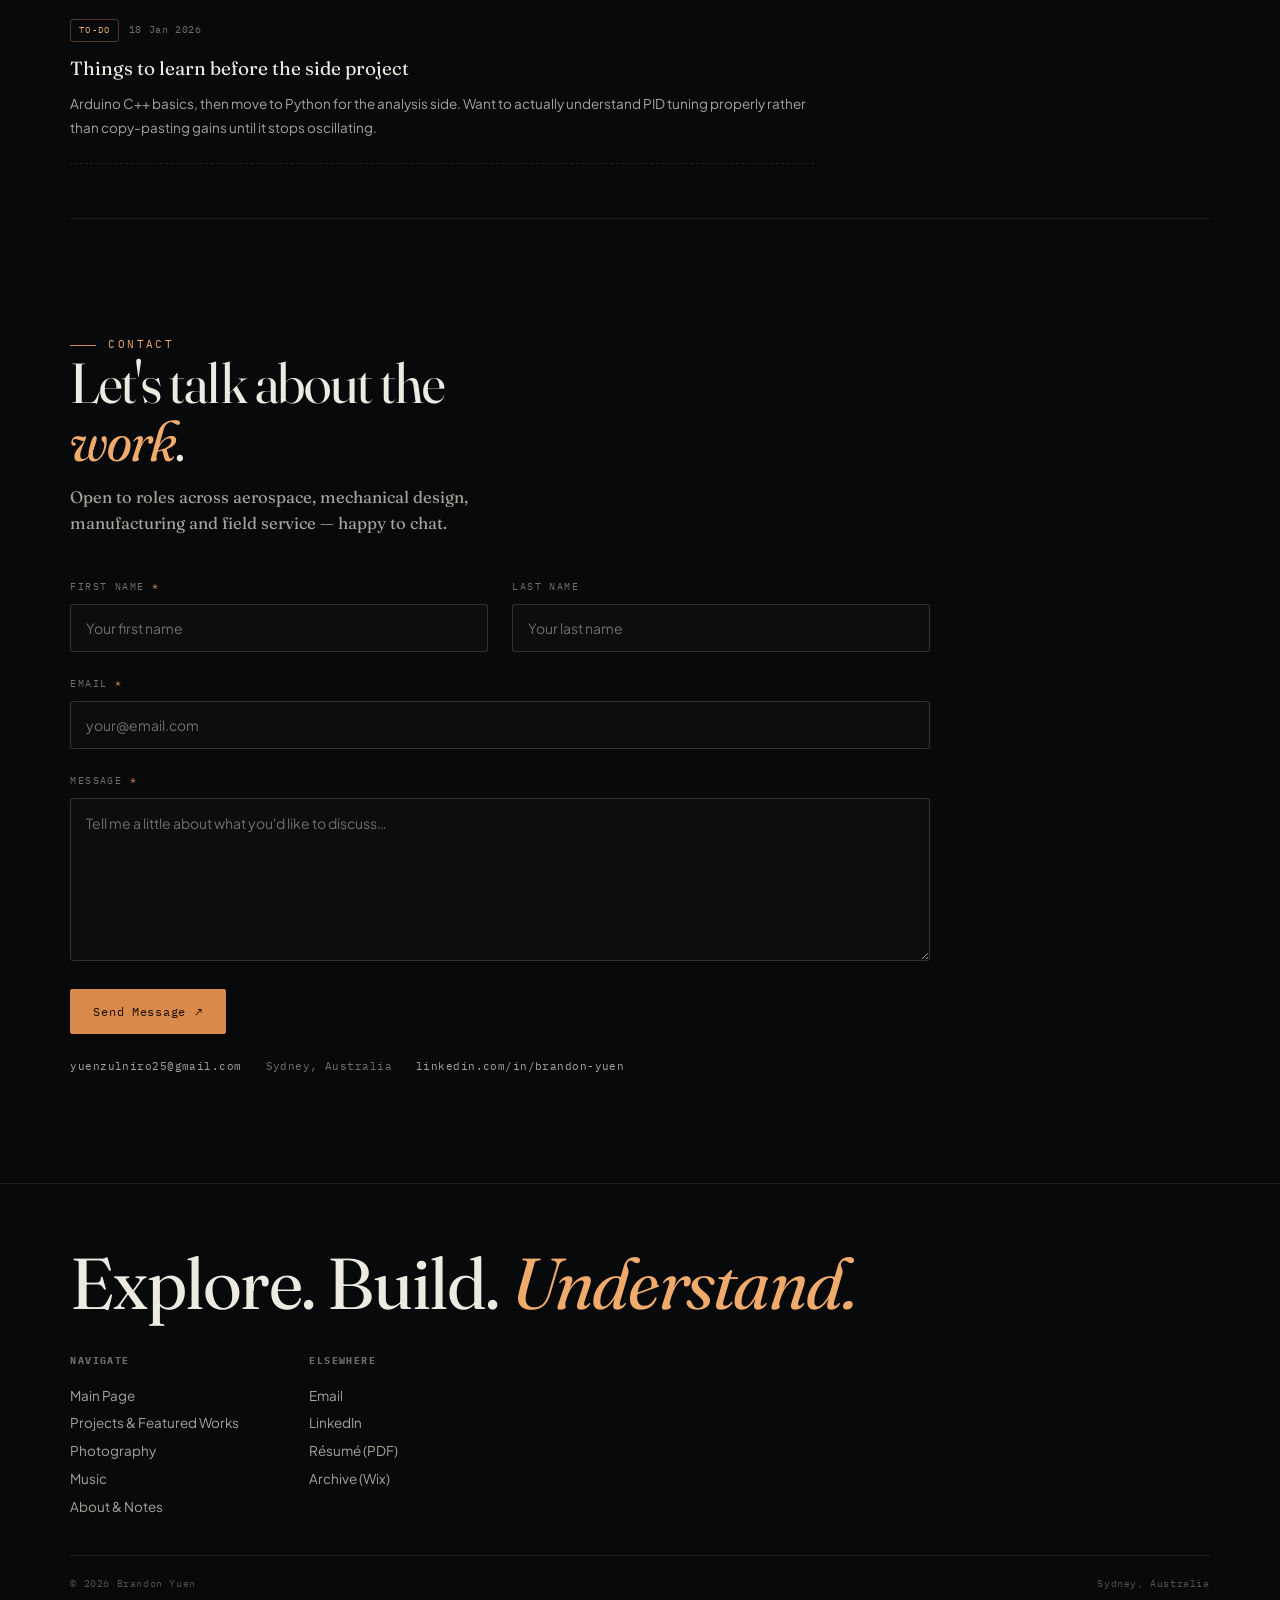
==== commit 42af301f: "message" ====
--- a/about.html
+++ b/about.html
@@ -352,7 +352,7 @@
   <div class="foot-cols">
     <div class="foot-col">
       <h4>Navigate</h4>
-      <a href="index.html">The Index</a>
+      <a href="index.html">Main Page</a>
       <a href="work.html">Projects &amp; Featured Works</a>
       <a href="photography.html">Photography</a>
       <a href="music.html">Music</a>
--- a/redesign-assets/css/core.css
+++ b/redesign-assets/css/core.css
@@ -955,6 +955,24 @@
   font-family:var(--font-mono); font-size:9px; letter-spacing:.12em; text-transform:uppercase; color:var(--amber);
 }
 
+/* ---- project case file: Problem / Approach / Where I lost marks / Result / Learnt ---- */
+.casefile{ margin:clamp(30px,5vh,52px) 0 clamp(8px,2vh,20px); border-top:1px solid var(--hairline-strong); padding-top:20px; }
+.casefile__title{ font-family:var(--font-mono); font-weight:400; font-size:10.5px; letter-spacing:.16em; text-transform:uppercase; color:var(--amber); margin-bottom:6px; }
+.casefile__row{ display:grid; grid-template-columns:1fr; gap:8px 44px; padding:18px 0; border-top:1px solid var(--hairline); }
+.casefile__row:first-of-type{ border-top:none; }
+@media (min-width:760px){ .casefile__row{ grid-template-columns:172px 1fr; gap:0 48px; } }
+.casefile__label{ font-family:var(--font-mono); font-size:10.5px; letter-spacing:.09em; text-transform:uppercase; color:var(--text-tertiary); line-height:1.6; }
+/* numbered by CSS so hidden (unwritten) rows never leave a gap */
+.casefile{ counter-reset:cf; }
+.casefile__row{ counter-increment:cf; }
+.casefile__label::before{ content:counter(cf, decimal-leading-zero); color:var(--amber); margin-right:10px; }
+.casefile__body{ max-width:66ch; font-size:14px; line-height:1.7; color:var(--text-secondary); }
+.casefile__body p + p{ margin-top:10px; }
+.casefile__body b{ color:var(--text-primary); font-weight:500; }
+/* rows nobody has written yet stay hidden, so the page never shows an empty heading */
+.casefile__row:has(.casefile__body:empty){ display:none; }
+.casefile:not(:has(.casefile__body:not(:empty))){ display:none; }
+
 .cv-facts{ list-style:none; display:flex; flex-direction:column; gap:12px; }
 @media (max-width:899px){ .cv-facts{ margin-top:22px; padding-top:22px; border-top:1px solid var(--hairline); } }
 .cv-facts li{ display:flex; gap:13px; font-size:13px; color:var(--text-secondary); line-height:1.55; }
@@ -970,6 +988,11 @@
 .cv-index a{ display:flex; align-items:baseline; gap:14px; padding:15px 0; border-top:1px solid var(--hairline); font-size:14px; color:var(--text-secondary); transition:color .3s var(--ease-out); }
 .cv-index a:hover{ color:var(--amber-bright); }
 .cv-index a .n{ font-family:var(--font-mono); font-size:10px; color:var(--text-tertiary); }
+/* the generic ".article > ul li" dash bullet must not apply here: it floated above each row */
+.article > ul.cv-index{ display:grid; grid-template-columns:1fr; gap:0; max-width:none; margin:0; }
+@media (min-width:720px){ .article > ul.cv-index{ grid-template-columns:1fr 1fr; column-gap:52px; } }
+.article > ul.cv-index li{ padding-left:0; }
+.article > ul.cv-index li::before{ content:none; }
 
 .note-log{ display:flex; flex-direction:column; }
 .note-log__entry{ padding:24px 0; border-bottom:1px dashed var(--hairline); max-width:62ch; }
@@ -1103,6 +1126,8 @@
 }
 .hall__cap .n{ font-family:var(--font-mono); font-size:10.5px; letter-spacing:.2em; color:var(--amber); }
 .hall__cap .t{ font-family:var(--font-display); font-size:clamp(19px,2.8vw,32px); color:#fff; }
+.hall__cap .note{ flex:0 0 100%; text-align:center; max-width:60ch; margin-inline:auto; font-size:clamp(11.5px,1.1vw,13.5px); line-height:1.5; color:rgba(255,255,255,.66); text-shadow:0 1px 8px rgba(0,0,0,.7); }
+.hall__cap .note:empty{ display:none; }
 .hall__hint{
   position:absolute; left:0; right:0; bottom:7px; text-align:center;
   font-family:var(--font-mono); font-size:9px; letter-spacing:.34em; text-transform:uppercase;
@@ -1174,6 +1199,9 @@
 .viewer__nav:active{ transform:translateY(-50%) scale(.93); }
 .viewer__nav--prev{ left:max(6px,-4vw); }
 .viewer__nav--next{ right:max(6px,-4vw); }
+.viewer__note{ position:absolute; left:50%; transform:translateX(-50%); top:calc(100% + 42px); width:min(62ch,92vw); text-align:center; font-size:13.5px; line-height:1.6; color:var(--text-secondary); }
+.viewer__note:empty{ display:none; }
+.viewer.has-note .viewer__img{ max-height:72vh; }
 .viewer__meta{
   position:absolute; left:0; right:0; bottom:-34px;
   display:flex; gap:18px; justify-content:center;
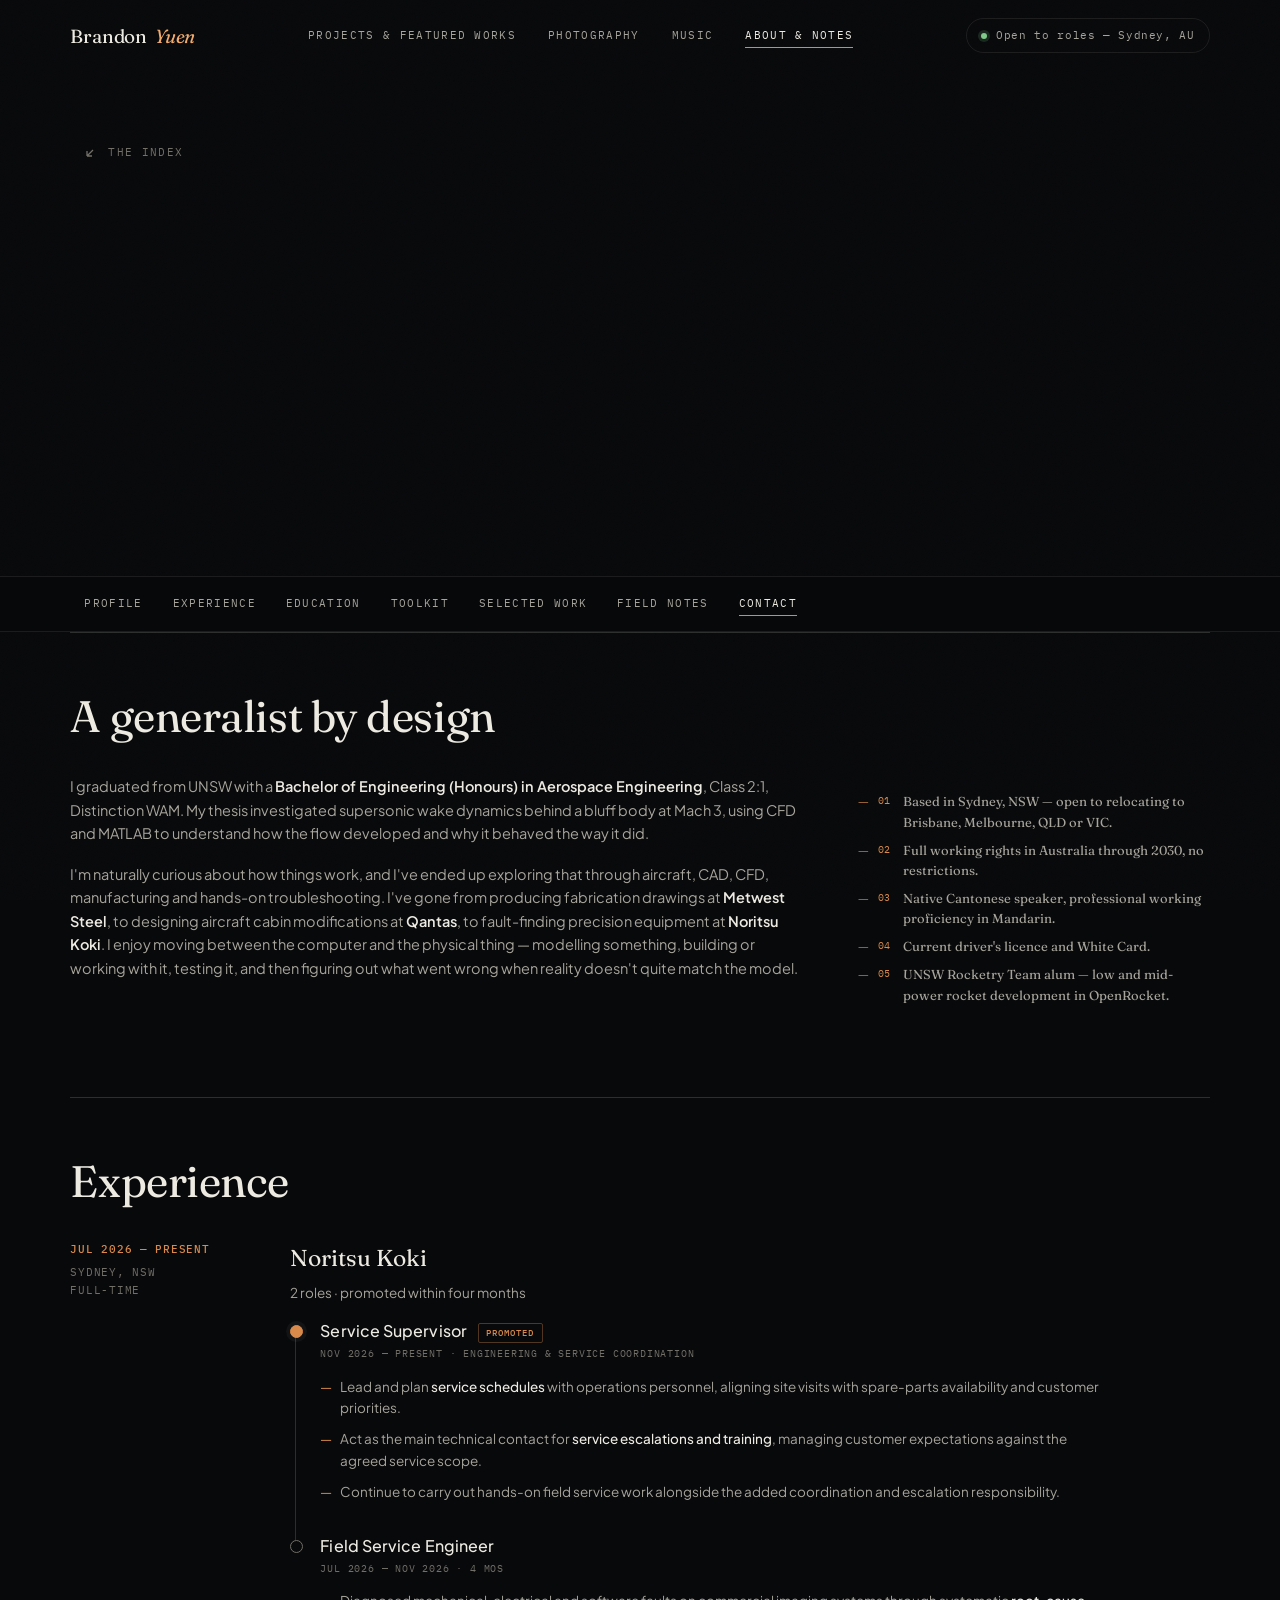
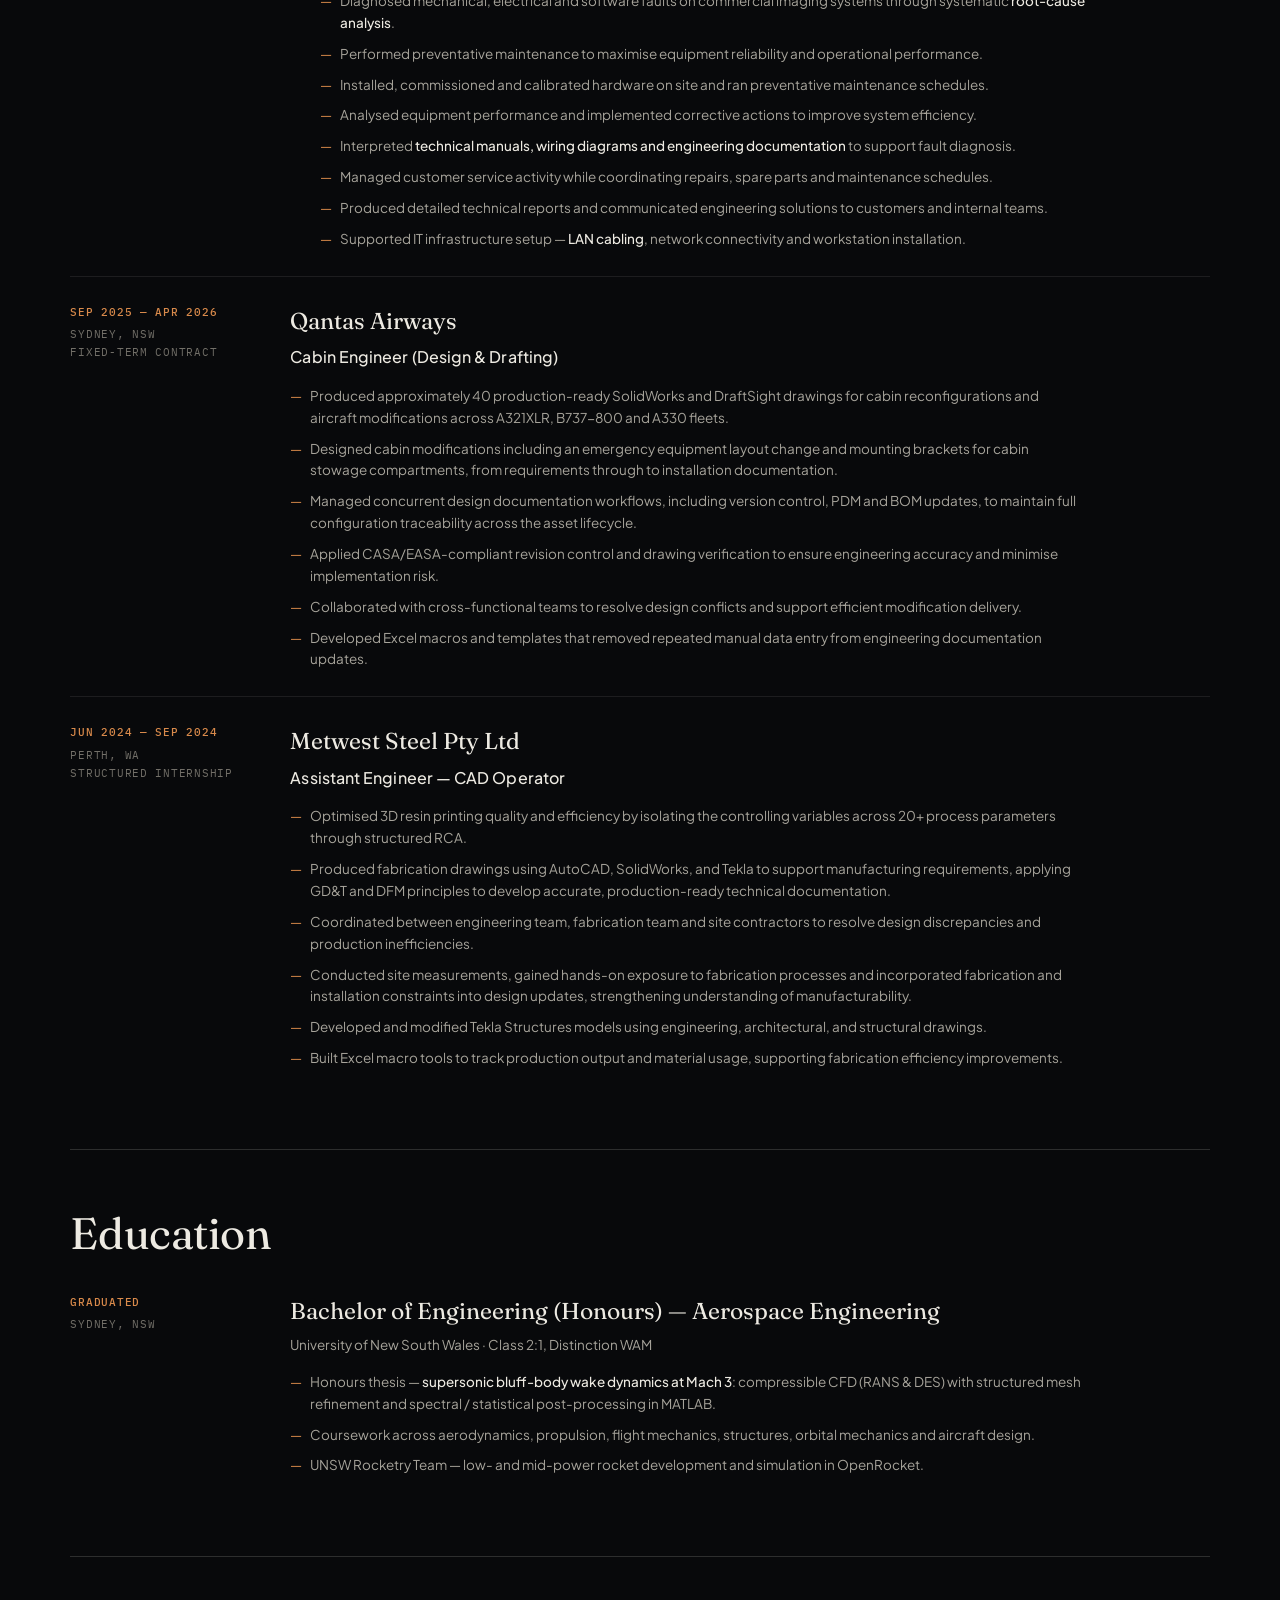
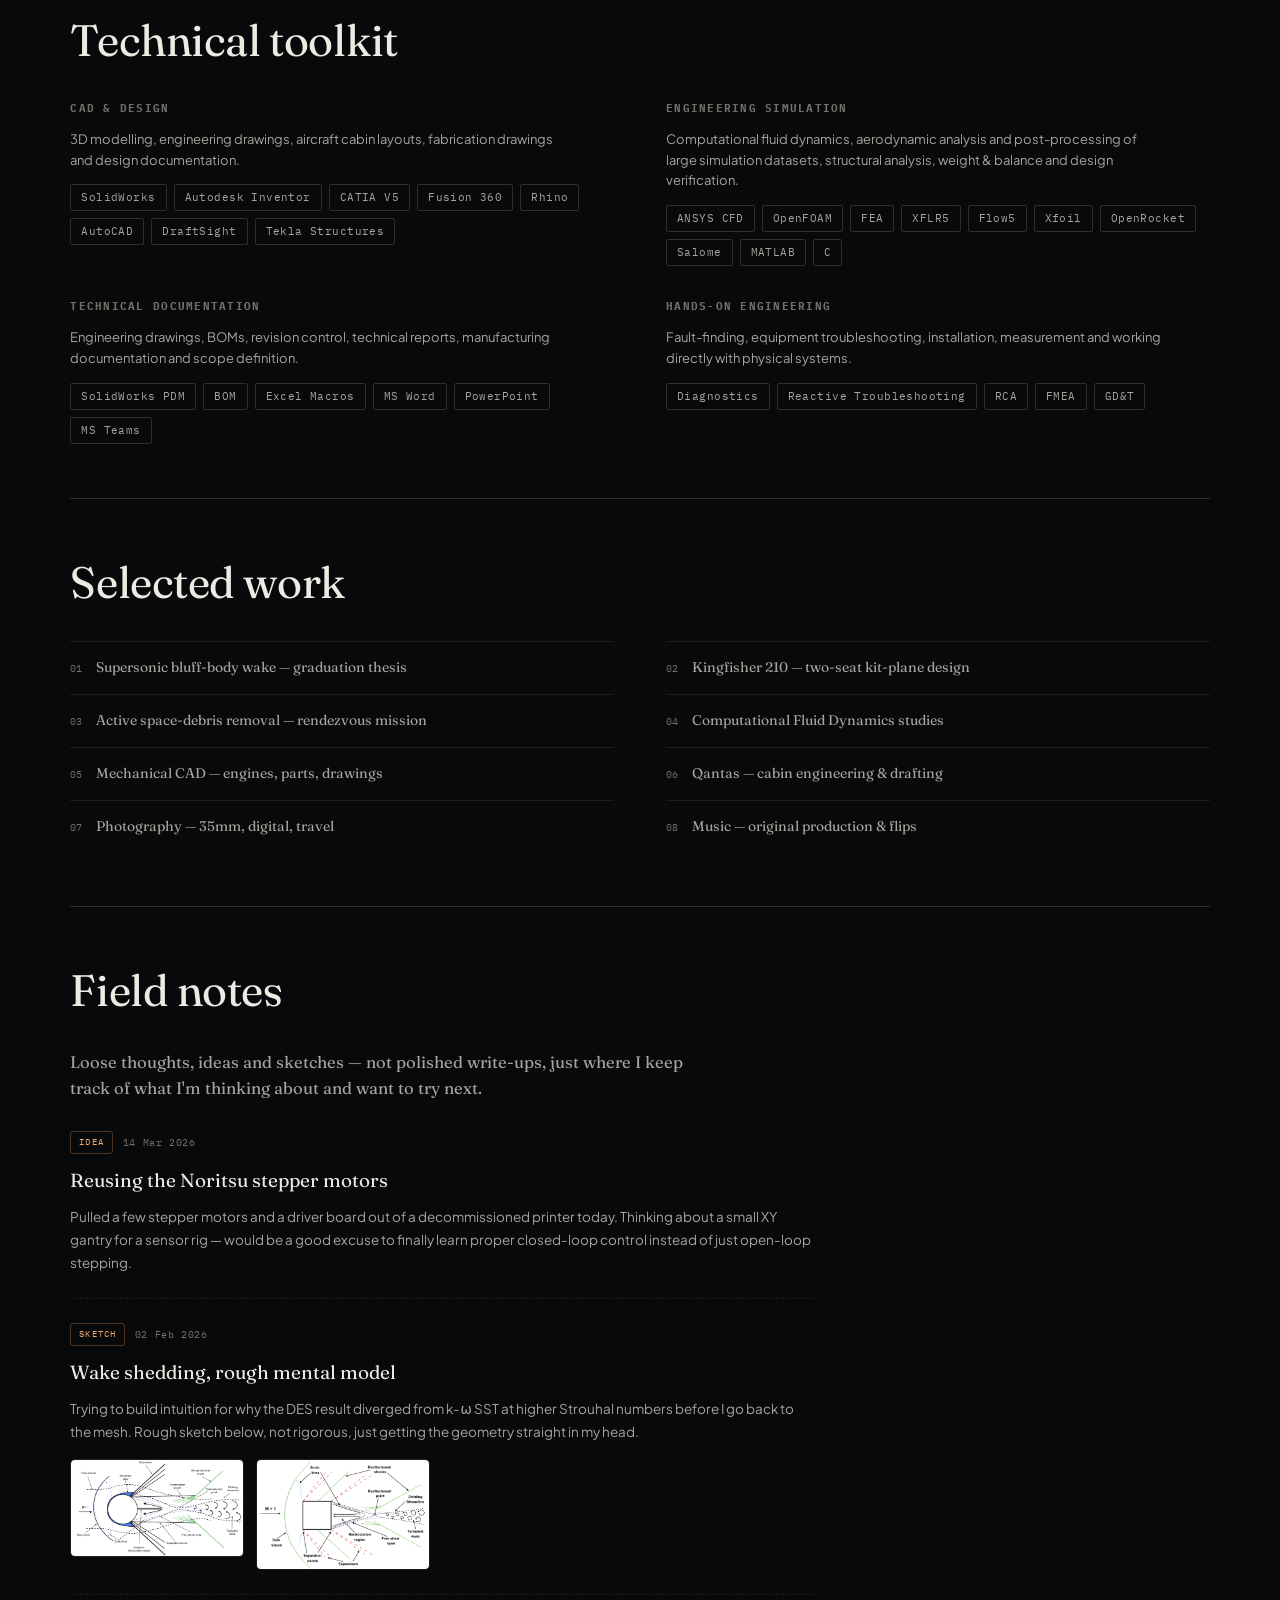
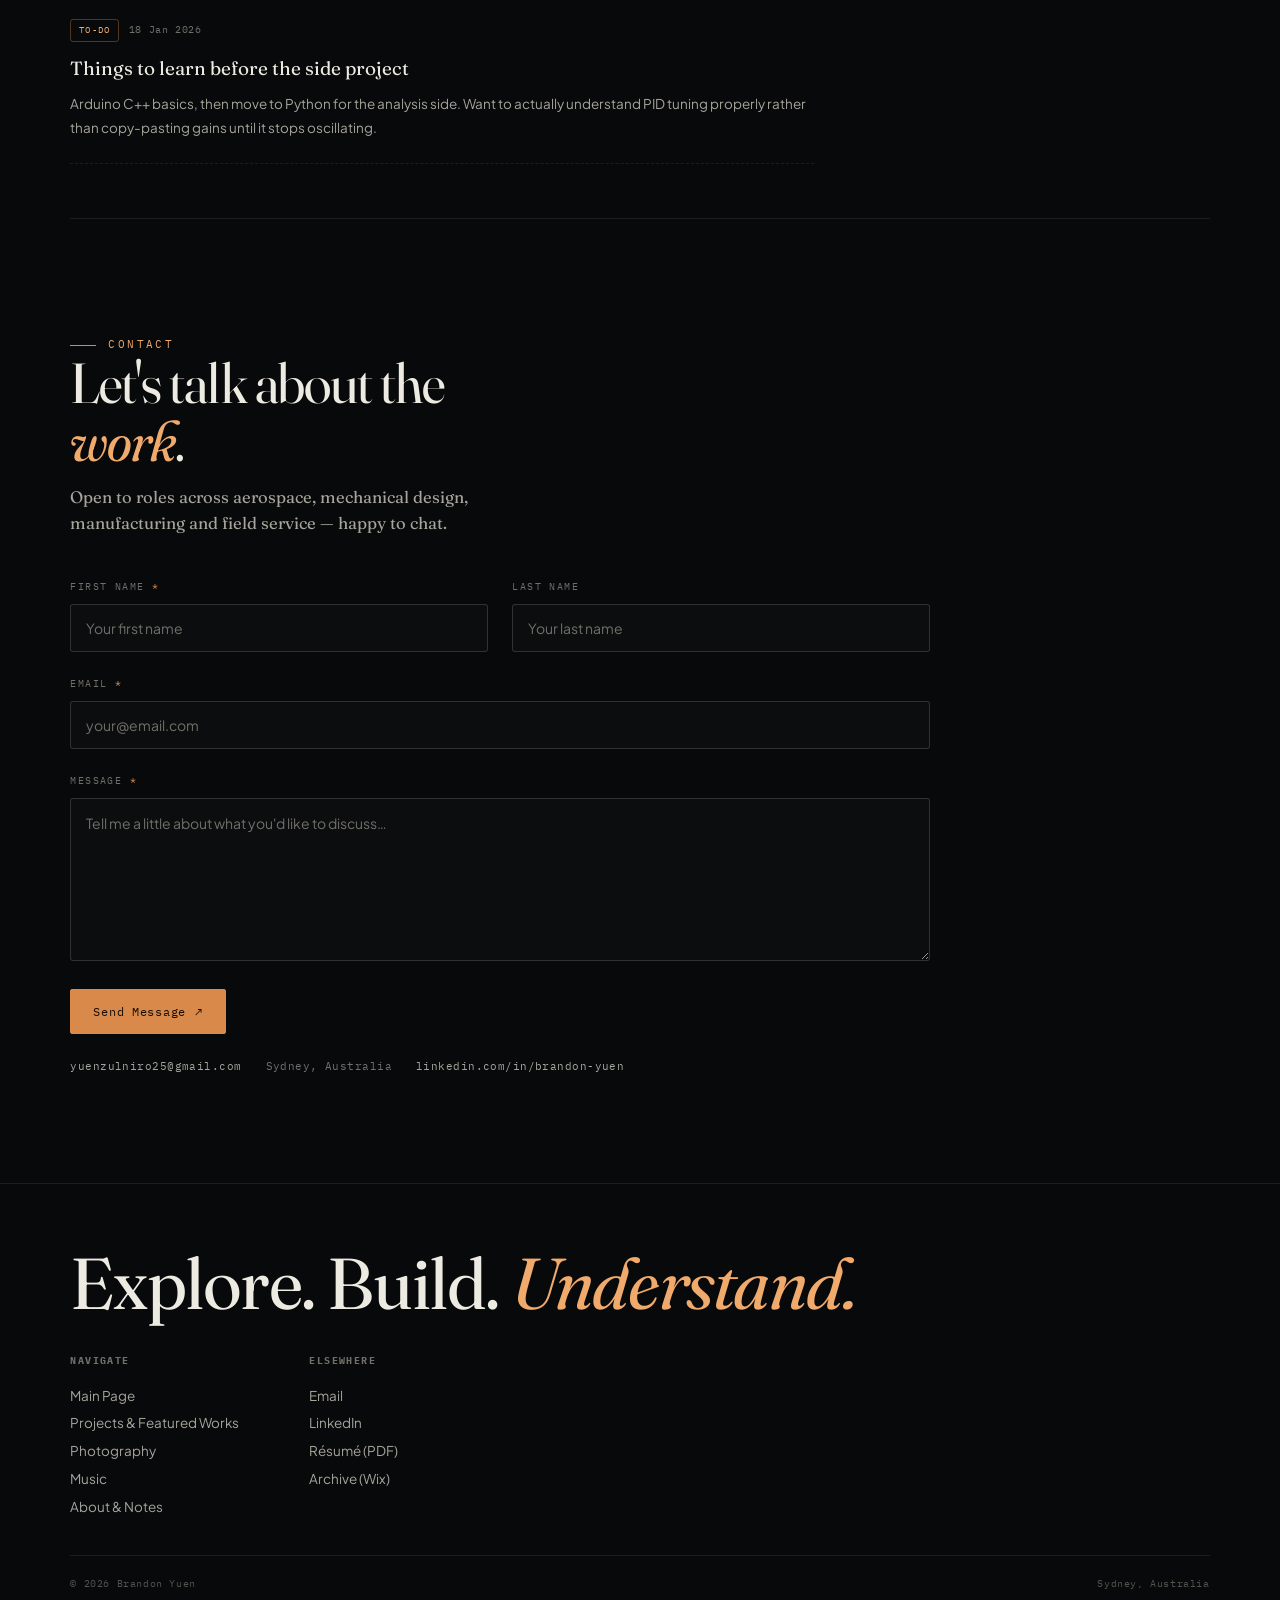
==== commit 1c4cc060: "message" ====
--- a/about.html
+++ b/about.html
@@ -88,7 +88,7 @@
     <p class="standfirst stage">Aerospace Engineering (Honours) graduate from UNSW. I work between the model and the physical thing — CFD, CAD, aircraft modification and hands-on fault-finding — and I'm most interested in the moment reality and the model disagree.</p>
     <div class="btn-row about-actions stage">
       <a class="btn primary" href="resume.pdf" target="_blank" rel="noopener">Download résumé <span aria-hidden="true">↗</span></a>
-      <a class="btn" href="https://www.linkedin.com/in/tsan-hoi-zulniro-brandon-yuen-83b472233" target="_blank" rel="noopener">LinkedIn</a>
+      <a class="btn" href="https://www.linkedin.com/in/brandon-yuen-engineer" target="_blank" rel="noopener">LinkedIn</a>
       <a class="btn" href="#contact">Contact</a>
     </div>
   </section>
@@ -341,7 +341,7 @@
     <div class="contact-direct reveal">
       <a href="mailto:yuenzulniro25@gmail.com">yuenzulniro25@gmail.com</a>
       <span>Sydney, Australia</span>
-      <a href="https://www.linkedin.com/in/tsan-hoi-zulniro-brandon-yuen-83b472233" target="_blank" rel="noopener">linkedin.com/in/brandon-yuen</a>
+      <a href="https://www.linkedin.com/in/brandon-yuen-engineer" target="_blank" rel="noopener">linkedin.com/in/brandon-yuen</a>
     </div>
   </section>
 
@@ -361,7 +361,7 @@
     <div class="foot-col">
       <h4>Elsewhere</h4>
       <a href="mailto:yuenzulniro25@gmail.com">Email</a>
-      <a href="https://www.linkedin.com/in/tsan-hoi-zulniro-brandon-yuen-83b472233" target="_blank" rel="noopener">LinkedIn</a>
+      <a href="https://www.linkedin.com/in/brandon-yuen-engineer" target="_blank" rel="noopener">LinkedIn</a>
       <a href="resume.pdf" target="_blank" rel="noopener">Résumé (PDF)</a>
       <a href="https://brand0nyuen.wixsite.com/portfolio" target="_blank" rel="noopener">Archive (Wix)</a>
     </div>
--- a/redesign-assets/css/core.css
+++ b/redesign-assets/css/core.css
@@ -1661,3 +1661,43 @@
   color:#180D04; background:var(--amber-bright);
   padding:3px 6px; border-radius:2px;
 }
+
+/* ============================================================
+   WORK IN PROGRESS NOTICE  (used on unfinished project articles)
+   ============================================================ */
+.wip-note{
+  position:relative; display:flex; gap:18px; align-items:flex-start;
+  margin:clamp(24px,4vh,40px) 0 0; padding:20px 24px 20px 26px;
+  background:rgba(217,138,75,0.07);
+  border:1px solid var(--hairline-amber);
+  border-left:3px solid var(--amber);
+  border-radius:3px; overflow:hidden;
+}
+.wip-note::before{ /* hazard-stripe edge */
+  content:""; position:absolute; left:0; right:0; top:0; height:4px;
+  background:repeating-linear-gradient(-45deg, var(--amber) 0 10px, transparent 10px 20px);
+  opacity:.55;
+}
+.wip-note__icon{
+  flex:none; width:34px; height:34px; margin-top:4px;
+  display:grid; place-items:center; border-radius:50%;
+  border:1px solid var(--amber); color:var(--amber-bright);
+}
+.wip-note__icon svg{ width:18px; height:18px; animation:wip-spin 8s linear infinite; }
+.wip-note__tag{
+  display:inline-flex; align-items:center; gap:8px; margin-bottom:6px;
+  font-family:var(--font-mono); font-size:10.5px; letter-spacing:.16em;
+  text-transform:uppercase; color:var(--amber-bright);
+}
+.wip-note__tag::before{
+  content:""; width:7px; height:7px; border-radius:50%; background:var(--amber-bright);
+  animation:wip-pulse 1.8s ease-in-out infinite;
+}
+.wip-note__title{ font-family:var(--font-display); font-weight:400; font-size:clamp(18px,2.2vw,22px); color:var(--text-primary); margin-bottom:6px; }
+.wip-note__text{ max-width:66ch; font-size:14px; line-height:1.7; color:var(--text-secondary); }
+@keyframes wip-spin{ to{ transform:rotate(360deg); } }
+@keyframes wip-pulse{ 0%,100%{ opacity:1; } 50%{ opacity:.25; } }
+@media (prefers-reduced-motion: reduce){
+  .wip-note__icon svg, .wip-note__tag::before{ animation:none; }
+}
+@media (max-width:520px){ .wip-note{ flex-direction:column; gap:12px; padding:20px 18px; } }
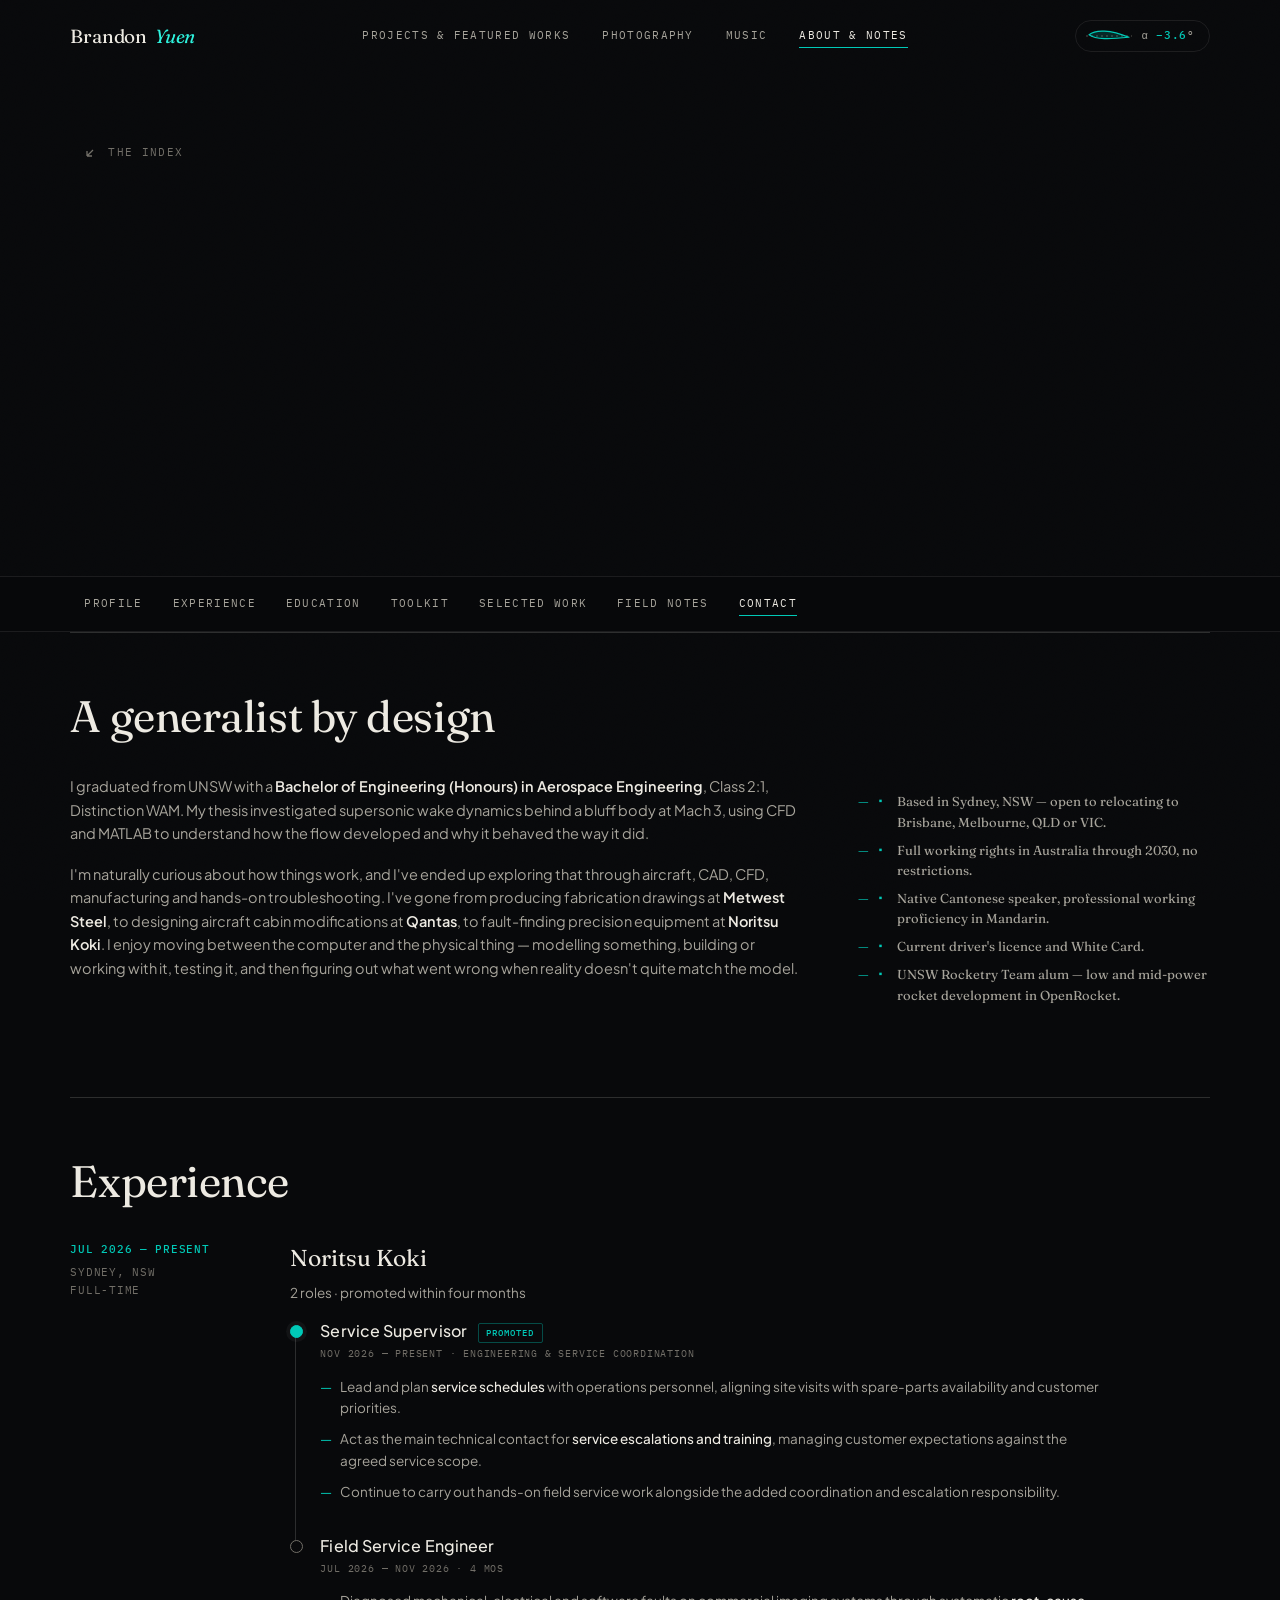
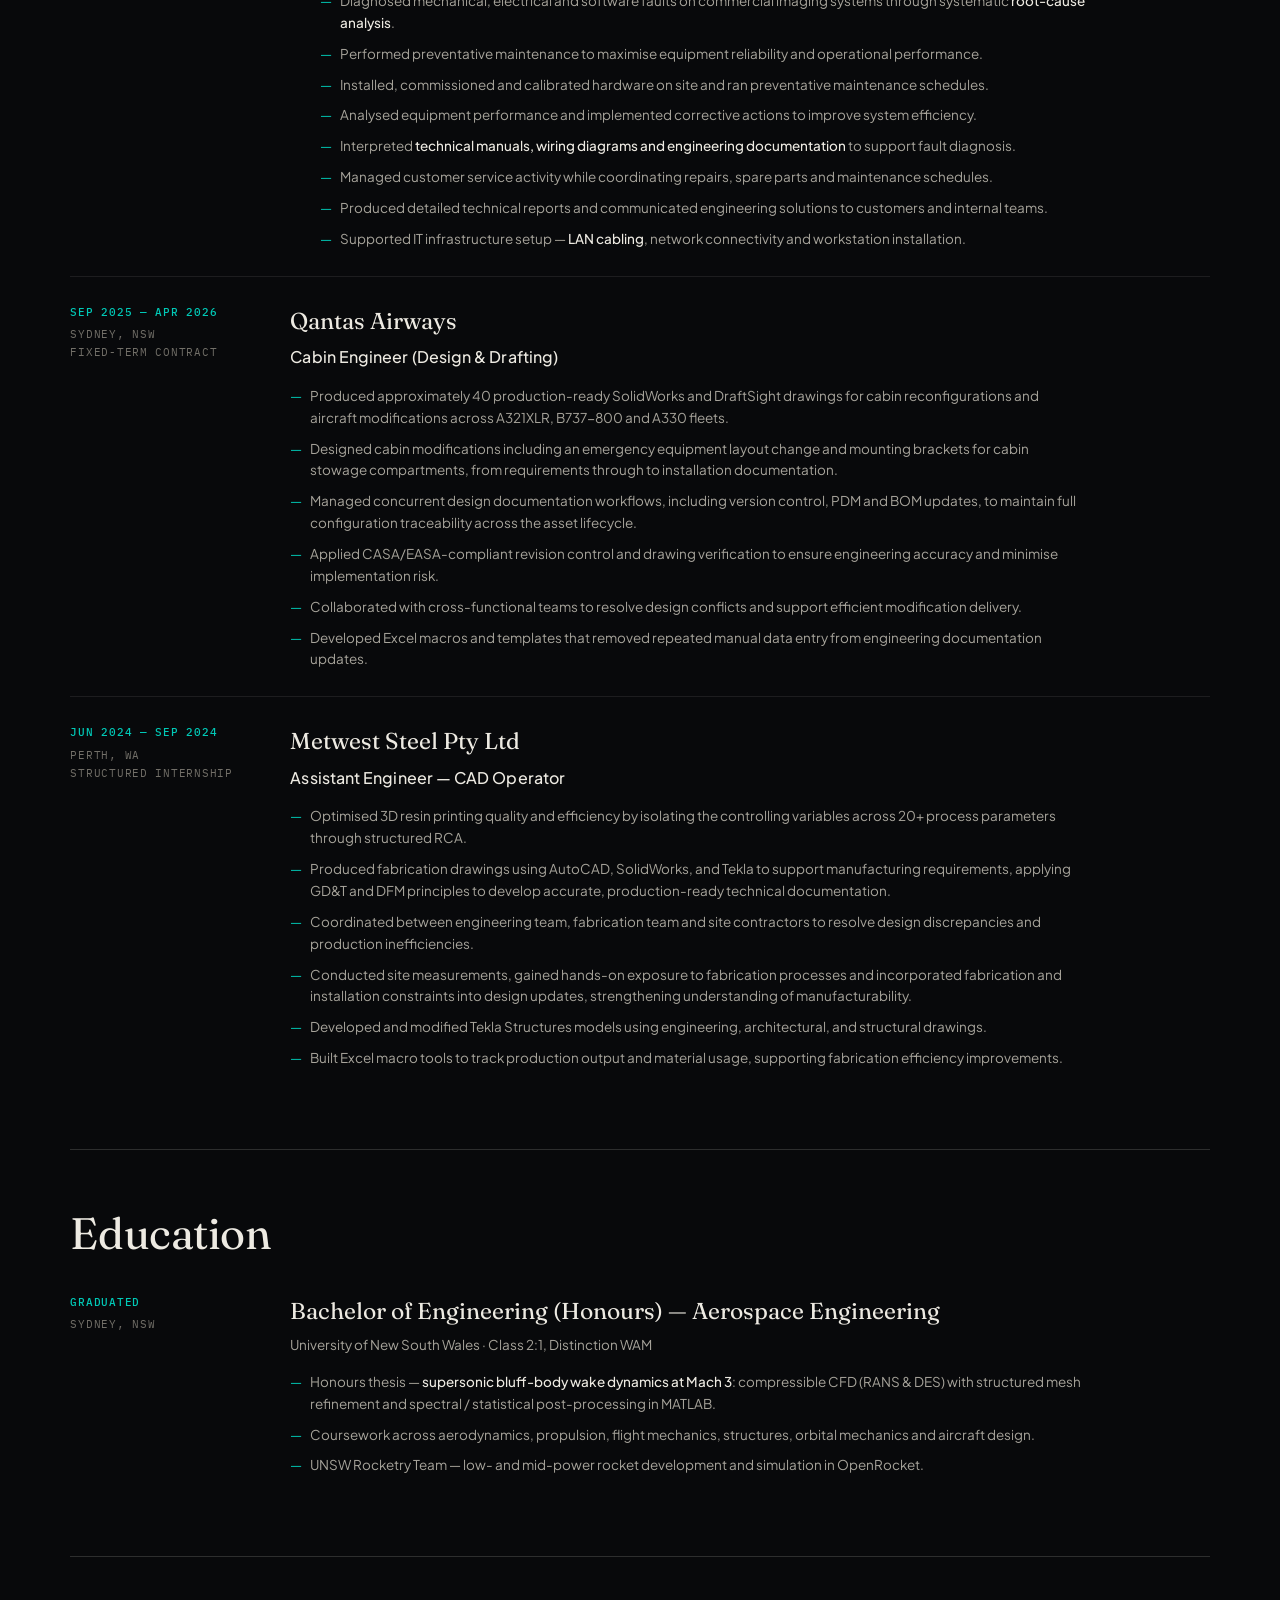
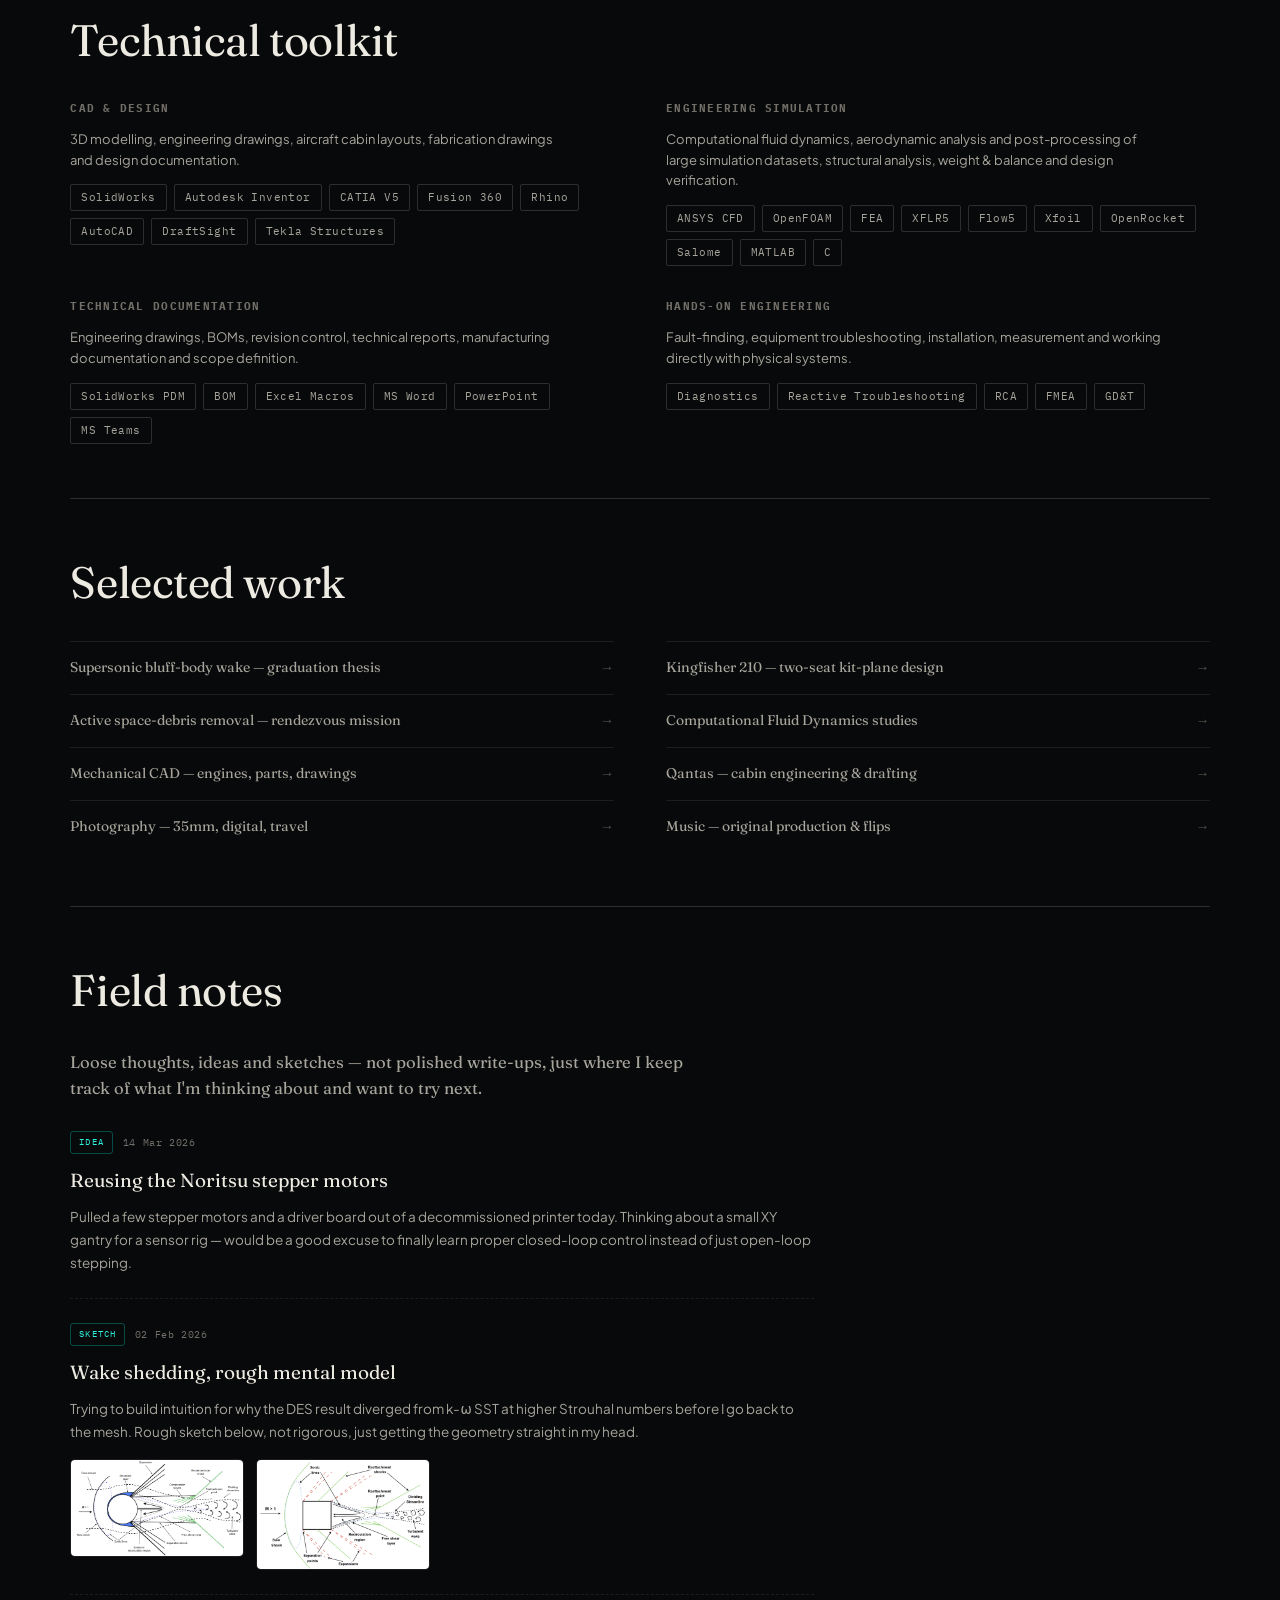
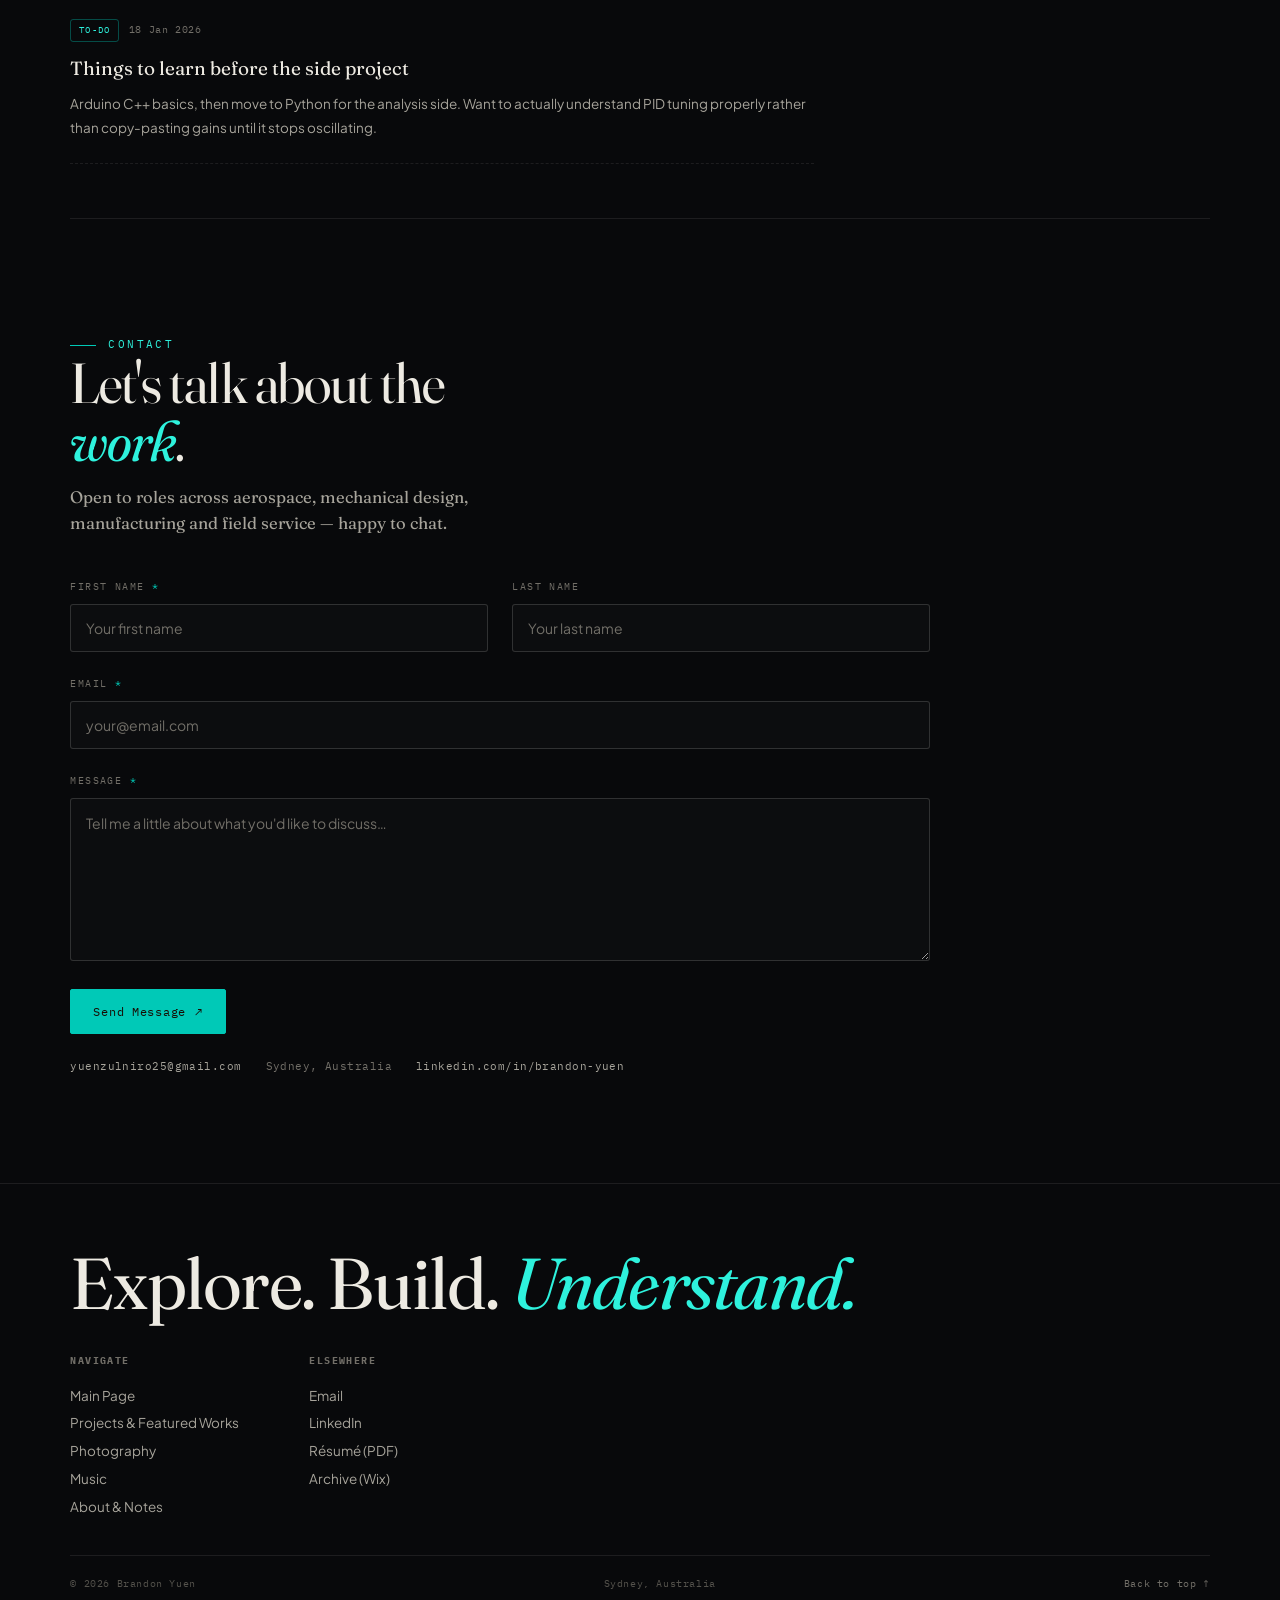
==== commit 53b9ed61: "Restyle: vibrant teal accent, trimmed numbering, airfoil angle-of-attack gauge, back-to-top links Co" ====
--- a/about.html
+++ b/about.html
@@ -64,7 +64,7 @@
     <a href="music.html">Music</a>
     <a href="about.html">About &amp; Notes</a>
   </nav>
-  <span class="avail"><i aria-hidden="true"></i><span>Open to roles — Sydney, AU</span></span>
+  <span class="aoa" aria-hidden="true" title="Angle of attack: the wing pitches with how fast you scroll"><svg viewBox="0 0 46 18" width="46" height="18"><line class="aoa__wind" x1="0" y1="9" x2="46" y2="9"/><g class="aoa__foil"><path d="M3 9 C9 3.2 24 2.6 43 9 C24 12.2 10 13.6 3 9Z"/></g></svg><span class="aoa__txt">&alpha; <b>+0.0</b>&deg;</span></span>
   <button class="hmenu" aria-expanded="false" aria-label="Open menu">
     <span class="hmenu__label hmenu__label--open">Menu</span>
     <span class="hmenu__label hmenu__label--close">Close</span>
@@ -115,11 +115,11 @@
       </div>
       <div>
         <ul class="cv-facts">
-          <li><i>01</i>Based in Sydney, NSW — open to relocating to Brisbane, Melbourne, QLD or VIC.</li>
-          <li><i>02</i>Full working rights in Australia through 2030, no restrictions.</li>
-          <li><i>03</i>Native Cantonese speaker, professional working proficiency in Mandarin.</li>
-          <li><i>04</i>Current driver's licence and White Card.</li>
-          <li><i>05</i>UNSW Rocketry Team alum — low and mid-power rocket development in OpenRocket.</li>
+          <li><i>&#9642;</i>Based in Sydney, NSW — open to relocating to Brisbane, Melbourne, QLD or VIC.</li>
+          <li><i>&#9642;</i>Full working rights in Australia through 2030, no restrictions.</li>
+          <li><i>&#9642;</i>Native Cantonese speaker, professional working proficiency in Mandarin.</li>
+          <li><i>&#9642;</i>Current driver's licence and White Card.</li>
+          <li><i>&#9642;</i>UNSW Rocketry Team alum — low and mid-power rocket development in OpenRocket.</li>
         </ul>
       </div>
     </div>
@@ -262,14 +262,14 @@
   <article class="article article--cv" id="selected-work" data-spy>
     <h2 class="reveal">Selected work</h2>
     <ul class="cv-index reveal">
-      <li><a href="work.html#research-thesis"><span class="n">01</span> Supersonic bluff-body wake — graduation thesis</a></li>
-      <li><a href="work.html#aero4110"><span class="n">02</span> Kingfisher 210 — two-seat kit-plane design</a></li>
-      <li><a href="work.html#space-debris"><span class="n">03</span> Active space-debris removal — rendezvous mission</a></li>
-      <li><a href="work.html#cfd"><span class="n">04</span> Computational Fluid Dynamics studies</a></li>
-      <li><a href="work.html#cad"><span class="n">05</span> Mechanical CAD — engines, parts, drawings</a></li>
-      <li><a href="work.html#qantas"><span class="n">06</span> Qantas — cabin engineering &amp; drafting</a></li>
-      <li><a href="photography.html"><span class="n">07</span> Photography — 35mm, digital, travel</a></li>
-      <li><a href="music.html"><span class="n">08</span> Music — original production &amp; flips</a></li>
+      <li><a href="work.html#research-thesis">Supersonic bluff-body wake — graduation thesis</a></li>
+      <li><a href="work.html#aero4110">Kingfisher 210 — two-seat kit-plane design</a></li>
+      <li><a href="work.html#space-debris">Active space-debris removal — rendezvous mission</a></li>
+      <li><a href="work.html#cfd">Computational Fluid Dynamics studies</a></li>
+      <li><a href="work.html#cad">Mechanical CAD — engines, parts, drawings</a></li>
+      <li><a href="work.html#qantas">Qantas — cabin engineering &amp; drafting</a></li>
+      <li><a href="photography.html">Photography — 35mm, digital, travel</a></li>
+      <li><a href="music.html">Music — original production &amp; flips</a></li>
     </ul>
   </article>
 
@@ -366,7 +366,7 @@
       <a href="https://brand0nyuen.wixsite.com/portfolio" target="_blank" rel="noopener">Archive (Wix)</a>
     </div>
   </div>
-  <div class="foot-fine"><span>© 2026 Brandon Yuen</span><span>Sydney, Australia</span></div>
+  <div class="foot-fine"><span>© 2026 Brandon Yuen</span><span>Sydney, Australia</span><a class="totop" href="#top">Back to top &uarr;</a></div>
 </footer>
 
 <script src="redesign-assets/vendor/gsap.min.js"></script>
--- a/redesign-assets/css/core.css
+++ b/redesign-assets/css/core.css
@@ -19,15 +19,15 @@
   --text-quiet:#54524C;
 
   /* ---- accent ---- */
-  --amber:#D98A4B;
-  --amber-bright:#F0AA6C;
-  --amber-deep:#8A5222;
+  --amber:#00C9B7;
+  --amber-bright:#2EF2DD;
+  --amber-deep:#006B63;
   --ice:#6FA3C7;
 
   /* ---- lines ---- */
   --hairline:rgba(237,234,226,0.09);
   --hairline-strong:rgba(237,234,226,0.16);
-  --hairline-amber:rgba(217,138,75,0.35);
+  --hairline-amber:rgba(0,201,183,0.35);
 
   /* ---- type ---- */
   --font-display:'Fraunces', 'Times New Roman', serif;
@@ -246,7 +246,7 @@
 .loader__bar{
   position:absolute; left:0; bottom:0; height:2px; width:0%;
   background:linear-gradient(90deg, var(--amber-deep), var(--amber-bright));
-  box-shadow:0 0 16px 0 rgba(240,170,108,.5);
+  box-shadow:0 0 16px 0 rgba(46,242,221,.5);
 }
 .loader__status{ font-family:var(--font-mono); font-size:11px; letter-spacing:.14em; color:var(--text-tertiary); text-transform:uppercase; text-align:right; min-width:12ch; }
 body.loading{ overflow:hidden; height:100vh; }
@@ -308,17 +308,20 @@
 .hnav a:hover, .hnav a:focus-visible, .hnav a[aria-current]{ color:var(--text-primary); }
 .hnav a:hover::after, .hnav a[aria-current]::after{ transform:scaleX(1); }
 
-.avail{
-  display:inline-flex; align-items:center; gap:9px;
-  font-family:var(--font-mono); font-size:10.5px; letter-spacing:.06em;
-  color:var(--text-secondary);
-  border:1px solid var(--hairline); border-radius:999px; padding:8px 14px; white-space:nowrap;
-}
-.avail i{ width:6px; height:6px; border-radius:50%; background:#7FC98A; box-shadow:0 0 0 3px rgba(127,201,138,.16); animation:pdot 2.6s ease-in-out infinite; }
-@keyframes pdot{}
+/* angle-of-attack gauge: a small airfoil whose pitch follows how fast you scroll (see initAoA in app.js) */
+.aoa{
+  display:inline-flex; align-items:center; gap:10px;
+  font-family:var(--font-mono); font-size:10.5px; letter-spacing:.06em; color:var(--text-secondary);
+  border:1px solid var(--hairline); border-radius:999px; padding:6px 14px 6px 10px; white-space:nowrap;
+}
+.aoa svg{ display:block; overflow:visible; }
+.aoa__wind{ stroke:var(--text-quiet); stroke-width:1; stroke-dasharray:2 3; }
+.aoa__foil{ transform-origin:23px 9px; }
+.aoa__foil path{ fill:rgba(0,201,183,.16); stroke:var(--amber); stroke-width:1.2; stroke-linejoin:round; }
+.aoa__txt b{ display:inline-block; min-width:4.4ch; text-align:right; font-weight:500; color:var(--amber); }
 @keyframes dot{ 0%,100%{opacity:1;} 50%{opacity:.4;} }
 
-@media (max-width:1200px){ .avail span{ display:none; } }   /* "Projects & Featured Works" needs the room first */
+@media (max-width:1200px){ .aoa__txt{ display:none; } }   /* gauge icon stays; label gives way to the nav */   /* "Projects & Featured Works" needs the room first */
 @media (max-width:1080px){ .hnav a{ padding:9px 9px; font-size:10px; letter-spacing:.09em; } }
 @media (max-width:720px){
   .hnav{ display:none; }
@@ -394,7 +397,7 @@
 }
 .ring-shader span:nth-child(1){
   width:56vw; height:56vw; left:6%; top:0%;
-  background:radial-gradient(circle at 50% 50%, rgba(217,138,75,.62), rgba(217,138,75,0) 62%);
+  background:radial-gradient(circle at 50% 50%, rgba(0,201,183,.62), rgba(0,201,183,0) 62%);
   animation:blob-a 26s ease-in-out infinite;
 }
 .ring-shader span:nth-child(2){
@@ -404,7 +407,7 @@
 }
 .ring-shader span:nth-child(3){
   width:44vw; height:44vw; left:24%; bottom:-8%;
-  background:radial-gradient(circle at 50% 50%, rgba(240,170,108,.44), rgba(240,170,108,0) 60%);
+  background:radial-gradient(circle at 50% 50%, rgba(46,242,221,.44), rgba(46,242,221,0) 60%);
   animation:blob-c 38s ease-in-out infinite;
 }
 .ring-shader span:nth-child(4){
@@ -517,7 +520,7 @@
 }
 .ring__item.is-front .ring__card{
   border-color:var(--hairline-amber);
-  box-shadow:inset 0 1px 1px rgba(255,255,255,.10), 0 0 0 1px rgba(217,138,75,.10), 0 30px 80px -30px rgba(217,138,75,.30);
+  box-shadow:inset 0 1px 1px rgba(255,255,255,.10), 0 0 0 1px rgba(0,201,183,.10), 0 30px 80px -30px rgba(0,201,183,.30);
 }
 .ring__item.is-front .ring__media img,
 .ring__item.is-front .ring__media video{ filter:grayscale(0) contrast(1.06) brightness(1); }
@@ -525,14 +528,14 @@
 /* a faint tint marks every card that's currently reachable (clickable) —
    not just the loud hover/centred states — so the wider "in range" zone
    reads as a group even before you touch it */
-.ring__item.is-near .ring__card{ border-color:rgba(217,138,75,.28); }
+.ring__item.is-near .ring__card{ border-color:rgba(0,201,183,.28); }
 
 /* hover: a vivid pulsing glow + the image brightens and zooms slightly —
    lives on the image/border, never on .ring__card's own transform, so it
    never fights the per-frame frontness scale driven from JS */
 @keyframes ring-pulse{
-  0%,100%{ box-shadow:inset 0 1px 1px rgba(255,255,255,.10), 0 0 0 1px rgba(217,138,75,.22), 0 30px 70px -28px rgba(217,138,75,.45); }
-  50%{ box-shadow:inset 0 1px 1px rgba(255,255,255,.16), 0 0 0 2px rgba(240,170,108,.45), 0 40px 95px -26px rgba(240,170,108,.7); }
+  0%,100%{ box-shadow:inset 0 1px 1px rgba(255,255,255,.10), 0 0 0 1px rgba(0,201,183,.22), 0 30px 70px -28px rgba(0,201,183,.45); }
+  50%{ box-shadow:inset 0 1px 1px rgba(255,255,255,.16), 0 0 0 2px rgba(46,242,221,.45), 0 40px 95px -26px rgba(46,242,221,.7); }
 }
 .ring__item.is-hover .ring__card{ border-color:var(--amber-bright); animation:ring-pulse 1.5s ease-in-out infinite; }
 .ring__item.is-hover .ring__media img,
@@ -706,7 +709,7 @@
 .form-field textarea{ min-height:158px; resize:vertical; line-height:1.6; }
 .form-field input::placeholder, .form-field textarea::placeholder{ color:var(--text-tertiary); }
 .form-field input:focus, .form-field textarea:focus{
-  border-color:var(--amber); background:rgba(255,255,255,.035); box-shadow:0 0 0 2px rgba(217,138,75,.10);
+  border-color:var(--amber); background:rgba(255,255,255,.035); box-shadow:0 0 0 2px rgba(0,201,183,.10);
 }
 .form-submit{ cursor:pointer; margin-top:4px; }
 @media (max-width:640px){
@@ -774,7 +777,7 @@
 
 /* progress rail on section pages */
 .railtrack{ position:fixed; top:0; left:0; height:2px; width:100%; z-index:130; background:transparent; }
-.railtrack i{ display:block; height:100%; width:0%; background:linear-gradient(90deg,var(--amber-deep),var(--amber-bright)); box-shadow:0 0 12px rgba(240,170,108,.4); }
+.railtrack i{ display:block; height:100%; width:0%; background:linear-gradient(90deg,var(--amber-deep),var(--amber-bright)); box-shadow:0 0 12px rgba(46,242,221,.4); }
 
 .article{
   padding-block:clamp(44px,7vh,88px);
@@ -802,7 +805,7 @@
    smaller than the full column, so it doesn't dominate the page */
 .article > .figure:not(.figure--wide){ max-width:640px; margin-inline:auto; }
 @media (hover:hover) and (pointer:fine){
-  .figure:hover{ border-color:var(--hairline-amber); box-shadow:0 26px 60px -30px rgba(217,138,75,.32); }
+  .figure:hover{ border-color:var(--hairline-amber); box-shadow:0 26px 60px -30px rgba(0,201,183,.32); }
   .figure:hover img, .figure:hover video{ transform:scale(1.035); }
 }
 .figure figcaption{ padding:16px 20px 24px; border-top:1px solid var(--hairline); }
@@ -888,6 +891,8 @@
 .foot-col h4{ font-family:var(--font-mono); font-size:10px; letter-spacing:.14em; text-transform:uppercase; color:var(--text-tertiary); margin-bottom:12px; }
 .foot-col a{ display:block; font-size:13.5px; color:var(--text-secondary); padding:3px 0; }
 .foot-col a:hover{ color:var(--amber-bright); }
+.totop{ color:var(--text-tertiary); transition:color .3s var(--ease-out); }
+.totop:hover, .totop:focus-visible{ color:var(--amber-bright); }
 .foot-fine{ font-family:var(--font-mono); font-size:10px; letter-spacing:.06em; color:var(--text-quiet); display:flex; justify-content:space-between; flex-wrap:wrap; gap:10px; border-top:1px solid var(--hairline); padding-top:20px; }
 
 /* ============================================================
@@ -962,10 +967,6 @@
 .casefile__row:first-of-type{ border-top:none; }
 @media (min-width:760px){ .casefile__row{ grid-template-columns:172px 1fr; gap:0 48px; } }
 .casefile__label{ font-family:var(--font-mono); font-size:10.5px; letter-spacing:.09em; text-transform:uppercase; color:var(--text-tertiary); line-height:1.6; }
-/* numbered by CSS so hidden (unwritten) rows never leave a gap */
-.casefile{ counter-reset:cf; }
-.casefile__row{ counter-increment:cf; }
-.casefile__label::before{ content:counter(cf, decimal-leading-zero); color:var(--amber); margin-right:10px; }
 .casefile__body{ max-width:66ch; font-size:14px; line-height:1.7; color:var(--text-secondary); }
 .casefile__body p + p{ margin-top:10px; }
 .casefile__body b{ color:var(--text-primary); font-weight:500; }
@@ -987,6 +988,8 @@
 @media (min-width:720px){ .cv-index{ grid-template-columns:1fr 1fr; column-gap:52px; } }
 .cv-index a{ display:flex; align-items:baseline; gap:14px; padding:15px 0; border-top:1px solid var(--hairline); font-size:14px; color:var(--text-secondary); transition:color .3s var(--ease-out); }
 .cv-index a:hover{ color:var(--amber-bright); }
+.cv-index a::after{ content:"\2192"; margin-left:auto; color:var(--text-quiet); transition:color .3s var(--ease-out), transform .3s var(--ease-out); }
+.cv-index a:hover::after{ color:var(--amber-bright); transform:translateX(3px); }
 .cv-index a .n{ font-family:var(--font-mono); font-size:10px; color:var(--text-tertiary); }
 /* the generic ".article > ul li" dash bullet must not apply here: it floated above each row */
 .article > ul.cv-index{ display:grid; grid-template-columns:1fr; gap:0; max-width:none; margin:0; }
@@ -1029,7 +1032,7 @@
 .hall::before{
   content:""; position:absolute; inset:-25%; z-index:0; pointer-events:none;
   background:
-    radial-gradient(40% 44% at 24% 18%, rgba(217,138,75,.22), transparent 70%),
+    radial-gradient(40% 44% at 24% 18%, rgba(0,201,183,.22), transparent 70%),
     radial-gradient(48% 50% at 82% 86%, rgba(111,163,199,.16), transparent 72%),
     radial-gradient(135% 125% at 50% 44%, transparent 62%, rgba(0,0,0,.42));
   will-change:transform, opacity;
@@ -1066,9 +1069,9 @@
 .hall__floor::before, .hall__ceil::before{
   content:""; position:absolute; left:0; right:0; top:-242px; height:calc(100% + 484px);
   background:
-    repeating-linear-gradient(90deg, transparent 0 117px, rgba(217,138,75,.66) 117px 121px),
+    repeating-linear-gradient(90deg, transparent 0 117px, rgba(0,201,183,.66) 117px 121px),
     repeating-linear-gradient(0deg,  transparent 0 117px, rgba(237,234,226,.32) 117px 121px),
-    radial-gradient(60% 40% at 50% 0%, rgba(217,138,75,.10), transparent 70%);
+    radial-gradient(60% 40% at 50% 0%, rgba(0,201,183,.10), transparent 70%);
   transform:translate3d(0, var(--flow, 0px), 0);
   will-change:transform;
 }
@@ -1097,7 +1100,7 @@
   width:100%; height:100%; object-fit:cover; display:block;
   transition:transform .6s var(--ease-out), filter .5s var(--ease-out);
 }
-.hframe.is-hot .hframe__media{ border-color:var(--amber); box-shadow:0 50px 130px -30px rgba(217,138,75,.42); }
+.hframe.is-hot .hframe__media{ border-color:var(--amber); box-shadow:0 50px 130px -30px rgba(0,201,183,.42); }
 .hframe.is-hot .hframe__media img{ transform:scale(1.05); filter:brightness(1.06) saturate(1.06); }
 .hframe__num{
   position:absolute; top:11px; left:13px; z-index:2;
@@ -1376,7 +1379,7 @@
   transition:transform .16s var(--ease-out), background .2s, box-shadow .3s;
 }
 .mx-vol input[type=range]::-moz-range-thumb{ width:13px; height:13px; border:0; border-radius:999px; background:var(--amber); }
-.mx-vol input[type=range]:hover::-webkit-slider-thumb{ background:var(--amber-bright); transform:scale(1.18); box-shadow:0 0 0 6px rgba(217,138,75,.14); }
+.mx-vol input[type=range]:hover::-webkit-slider-thumb{ background:var(--amber-bright); transform:scale(1.18); box-shadow:0 0 0 6px rgba(0,201,183,.14); }
 .mx-vol__pct{ color:var(--text-secondary); min-width:3.5ch; }
 .mx-vol__mute{
   margin-left:auto; background:none; border:0; cursor:pointer; font:inherit;
@@ -1397,9 +1400,9 @@
 @keyframes mxPulse{ 0%,100%{ opacity:1; } 50%{ opacity:.4; } }
 .mx-play.is-playing{ animation:mxRing 2.8s ease-out infinite; }
 @keyframes mxRing{
-  0%  { box-shadow:0 0 0 0 rgba(217,138,75,.45); }
-  70% { box-shadow:0 0 0 13px rgba(217,138,75,0); }
-  100%{ box-shadow:0 0 0 0 rgba(217,138,75,0); }
+  0%  { box-shadow:0 0 0 0 rgba(0,201,183,.45); }
+  70% { box-shadow:0 0 0 13px rgba(0,201,183,0); }
+  100%{ box-shadow:0 0 0 0 rgba(0,201,183,0); }
 }
 
 @media (prefers-reduced-motion: reduce){
@@ -1668,7 +1671,7 @@
 .wip-note{
   position:relative; display:flex; gap:18px; align-items:flex-start;
   margin:clamp(24px,4vh,40px) 0 0; padding:20px 24px 20px 26px;
-  background:rgba(217,138,75,0.07);
+  background:rgba(0,201,183,0.07);
   border:1px solid var(--hairline-amber);
   border-left:3px solid var(--amber);
   border-radius:3px; overflow:hidden;
